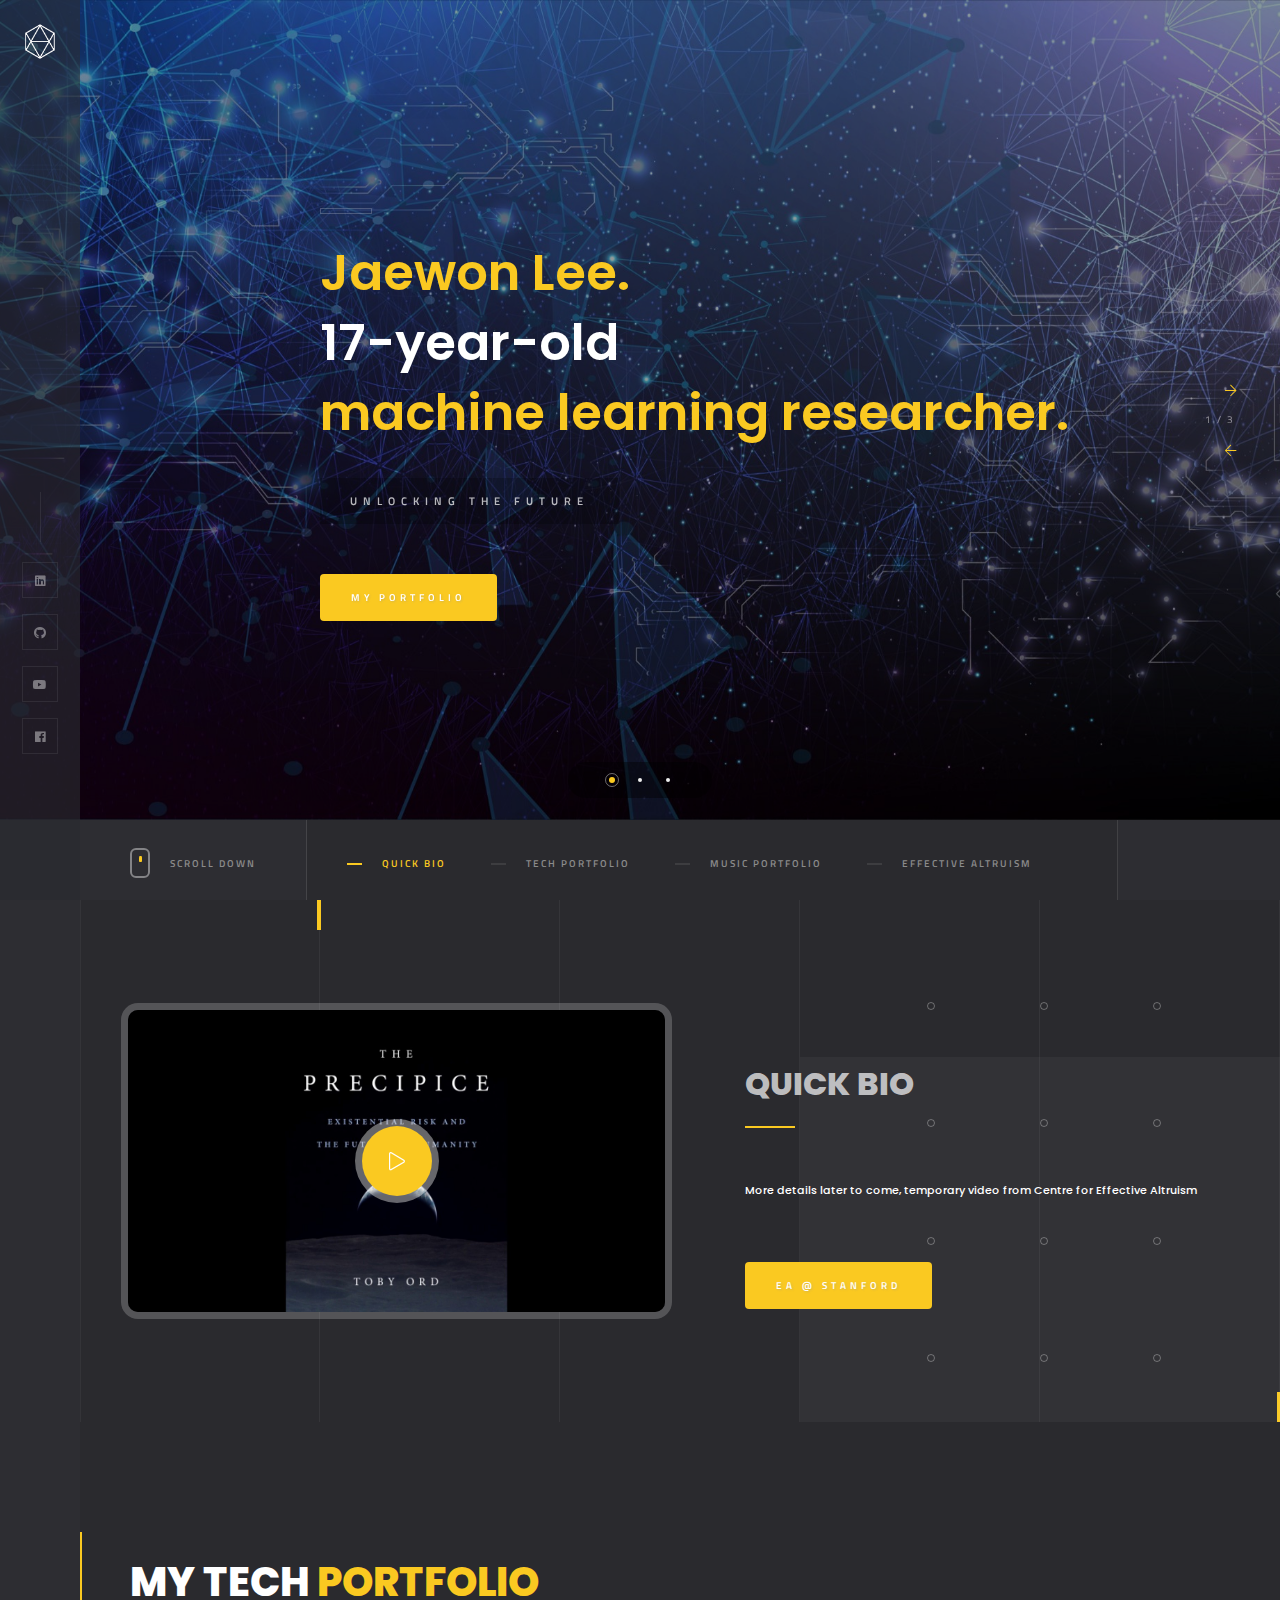
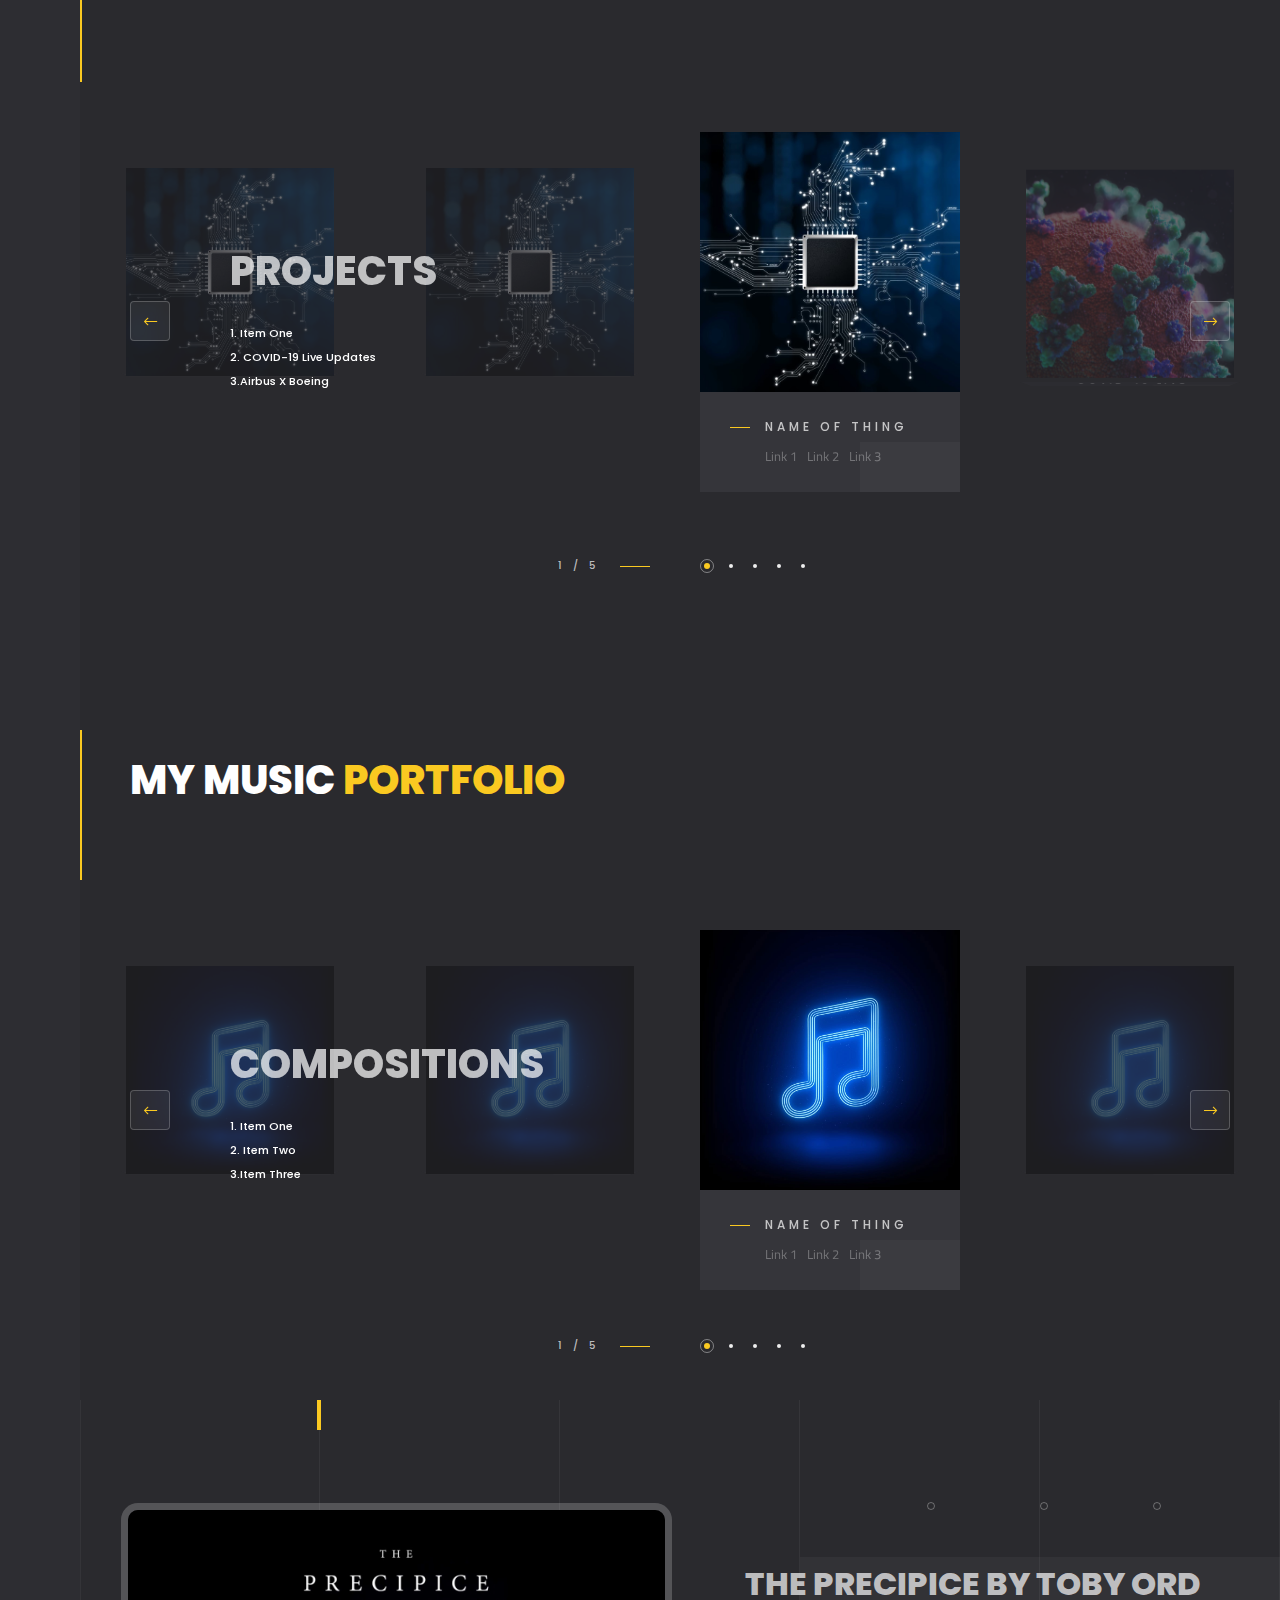
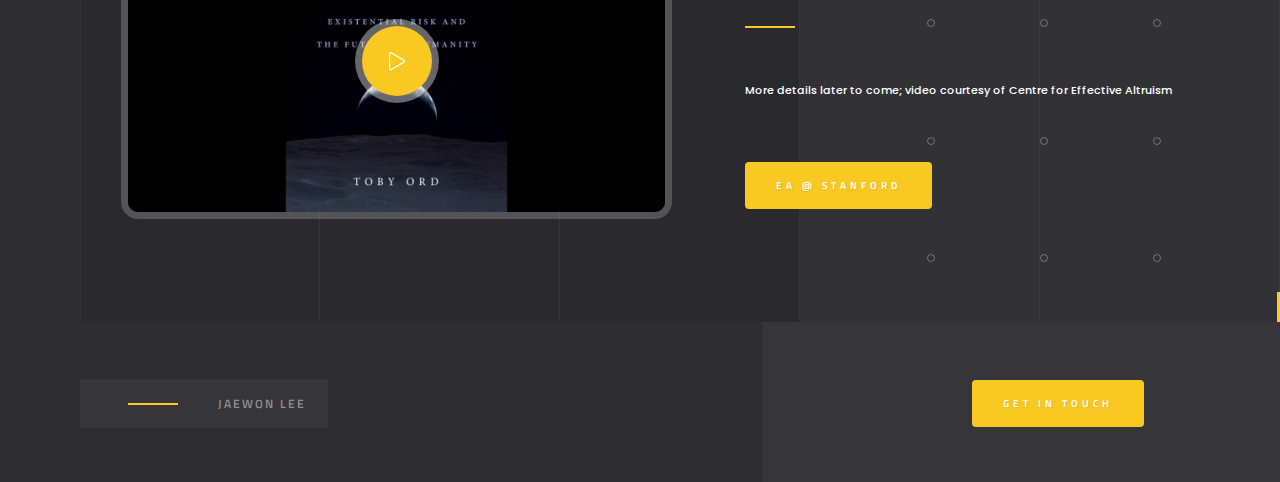
==== index.html @ a970dbee "todo" ====
<!-- todo: 
1. change href
2. organize sections
3. overhaul
-->

<!DOCTYPE HTML>
<html lang="en">

<head>
    <!--=============== Init  ===============-->
    <meta charset="UTF-8">
    <title> Jaewon Lee </title>
    <meta name="viewport"
        content="width=device-width, initial-scale=1.0, minimum-scale=1.0, maximum-scale=1.0, user-scalable=no">
    <meta name="robots" content="index, follow" />
    <meta name="keywords" content="" />
    <meta name="description" content="" />
    <!--=============== CSS  ===============-->
    <link type="text/css" rel="stylesheet" href="css/reset.css">
    <link type="text/css" rel="stylesheet" href="css/plugins.css">
    <link type="text/css" rel="stylesheet" href="css/style.css">
    <link type="text/css" rel="stylesheet" href="css/color.css">
    <!--=============== Favicon ===============-->
    <link rel="shortcut icon" href="images/favicon3.jpg">
</head>

<!--
<script type="text/javascript">
    function zoom() {
        document.body.style.zoom = "100%"
    }
</script>

<body onload="zoom()">
</body>
-->

<body>
    <!--loader-->
    <div class="loader-wrap">
        <div class="pin"></div>
    </div>
    <!--loader end-->
    <!-- Main  -->
    <div id="main">
        <!-- header-->
        <header class="main-header">
            <a class="logo-holder" href="index.html">
                <img src="images/logo.png" alt="">
            </a>

            <div class="header-social">
                <ul>
                    <li><a href="http://linkedin.com/in/joyjwlee" target="_blank"><i class="fab fa-linkedin"></i></a>
                    </li>
                    <li><a href="https://github.com/joyjwlee" target="_blank"><i class="fab fa-github"></i></a>
                    </li>
                    <li><a href="https://www.youtube.com/channel/UCq-hazDDgW7Ij4cKW0rawsw?view_as=subscriber"
                            target="_blank"><i class="fab fa-youtube"></i></a></li>
                    <li><a href="https://www.facebook.com/joyjwlee" target="_blank"><i class="fab fa-facebook"></i></a>
                    </li>

                </ul>
            </div>

        </header>
        <!--  header end -->

        <!-- wrapper-->
        <div id="wrapper">
            <!-- scroll-nav-wrap-->
            <div class="scroll-nav-wrap fl-wrap">
                <div class="scroll-down-wrap">
                    <div class="mousey">
                        <div class="scroller"></div>
                    </div>
                    <span>Scroll Down</span>
                </div>
                <nav class="scroll-nav scroll-init">
                    <ul>

                        <li><a class="scroll-link" href="#sec5">Quick Bio</a></li>
                        <li><a class="scroll-link" href="#sec6">Tech Portfolio</a></li>
                        <li><a class="scroll-link" href="#sec7">Music Portfolio</a></li>
                        <li><a class="scroll-link" href="#sec8">Effective Altruism</a></li>

                    </ul>
                </nav>
            </div>
            <!-- scroll-nav-wrap end-->
            <!-- hero-wrap-->
            <div class="hero-wrap" id="sec1" data-scrollax-parent="true">
                <!-- hero-inner-->
                <!-- fullscreen-slider-wrap-->
                <div class="slider-carousel-wrap full-height fullscreen-slider-wrap">
                    <div class="fullscreen-slider full-height cur_carousel-slider-container fl-wrap"
                        data-slick='{"autoplay": true, "autoplaySpeed": 4000 , "pauseOnHover": false}'>
                        <!-- fullscreen-slider-item-->
                        <div class="fullscreen-slider-item full-height fl-wrap">
                            <div class="bg par-elem" data-bg="images/bg/1.jpg"></div>
                            <div class="overlay"></div>
                            <div class="half-hero-wrap">
                                <h1><span>Jaewon Lee.</span><br>17-year-old<br><span>machine learning researcher.
                                    </span></h1>

                                <h4>Unlocking the future</h4>

                                <div class="clearfix"></div>
                                <a href="#sec6" class="custom-scroll-link btn float-btn flat-btn color-btn mar-top">My
                                    portfolio</a>
                            </div>
                        </div>
                        <!-- fullscreen-slider-item end-->
                        <!-- fullscreen-slider-item-->
                        <div class="fullscreen-slider-item full-height fl-wrap">
                            <div class="bg par-elem" data-bg="images/bg/2.jpg"></div>
                            <div class="overlay"></div>
                            <div class="half-hero-wrap">
                                <h1><span>Jaewon Lee.</span><br>17-year-old<br> <span>composer and arranger.</span></h1>
                                <h4>Originals and covers</h4>
                                <div class="clearfix"></div>

                                <a href="#sec7" class="custom-scroll-link btn float-btn flat-btn color-btn mar-top">See
                                    my compositions</a>
                            </div>
                        </div>
                        <!-- fullscreen-slider-item end-->
                        <!-- fullscreen-slider-item-->
                        <div class="fullscreen-slider-item full-height fl-wrap">
                            <div class="half-hero-wrap">
                                <h1><span>Jaewon Lee.</span><br>17-year-old<br><span>effective altruist.</span></h1>
                                <h4>The most good you can do</h4>

                                <div class="clearfix"></div>

                                <a href="#sec8"
                                    class="custom-scroll-link btn float-btn flat-btn color-btn mar-top">Watch a
                                    video</a>
                            </div>
                            <div class="bg par-elem" data-bg="images/bg/3.jpg"></div>
                            <div class="overlay"></div>
                        </div>
                        <!-- fullscreen-slider-item end-->
                    </div>
                    <div class="sp-cont   sp-cont-prev"><i class="fal fa-arrow-left"></i></div>
                    <div class="sp-cont   sp-cont-next"><i class="fal fa-arrow-right"></i></div>
                    <div class="fullscreenslider-counter"></div>
                </div>
                <!-- fullscreen-slider-wrap end-->

            </div>
            <!-- hero-wrap end-->
            <!-- Content-->
            <div class="content">
                <!-- section  -->
                <section class="dark-bg sinsec-dec sinsec-dec2" id="sec5">
                    <div class="container">
                        <div class="row">
                            <div class="col-md-6">
                                <div class="video-box fl-wrap">
                                    <img src="images/all/thumbnail.jpg" class="respimg" alt="">
                                    <a class="video-box-btn color-bg "
                                        href="https://www.youtube.com/watch?v=CrMIEz_mSJM" target="_blank"><i
                                            class="fal fa-play" aria-hidden="true"></i></a>

                                </div>
                            </div>
                            <div class="col-md-6">
                                <div class="video-promo-text fl-wrap mar-top">
                                    <h3>Quick Bio</h3>
                                    <p>More details later to come, temporary video from Centre for Effective Altruism
                                    </p>
                                    <a href="https://web.stanford.edu/group/ea/" target="_blank"
                                        class="btn float-btn flat-btn color-btn mar-top">EA @ Stanford</a>
                                </div>
                            </div>
                        </div>
                    </div>
                    <div class="half-bg-dec single-half-bg-dec" data-ran="12"></div>
                    <div class="sec-lines"></div>
                </section>
                <!-- section end -->

                <!--section -->
                <section class="dark-bg" id="sec6">
                    <!-- section-title -->
                    <div class="section-title fl-wrap">

                        <h2>My Tech<span> Portfolio</span></h2>

                    </div>
                    <div class="fet_pr-carousel-title">
                        <div class="fet_pr-carousel-title-item">
                            <h3><br><br><br>Projects</h3>
                            <p> 1. Item One <br> 2. COVID-19 Live Updates <br> 3.Airbus X Boeing </p>
                        </div>
                    </div>
                    <!--slider-carousel-wrap -->
                    <div class="slider-carousel-wrap fl-wrap">
                        <!--fet_pr-carousel -->
                        <div class="fet_pr-carousel cur_carousel-slider-container fl-wrap">
                            <!--slick-item -->
                            <div class="slick-item">
                                <div class="fet_pr-carousel-box">
                                    <div class="fet_pr-carousel-box-media fl-wrap">
                                        <img src="images/folio/web/slider/cpu.jpg" class="respimg" alt="">
                                    </div>
                                    <div class="fet_pr-carousel-box-text fl-wrap">
                                        <h3><a href="https://www.google.com/" target="_blank">Name of Thing</a></h3>

                                        <div class="fet_pr-carousel-cat"><a href="https://www.google.com/"
                                                target="_blank">Link 1</a> <a href="https://www.google.com/"
                                                target="_blank">Link 2</a> <a href="https://www.google.com/"
                                                target="_blank">Link 3</a></div>
                                    </div>
                                </div>
                            </div>
                            <!--slick-item end -->

                            <!--slick-item -->
                            <div class="slick-item">
                                <div class="fet_pr-carousel-box">
                                    <div class="fet_pr-carousel-box-media fl-wrap">
                                        <img src="images/folio/web/slider/virus.jpg" class="respimg" alt="">
                                    </div>
                                    <div class="fet_pr-carousel-box-text fl-wrap">
                                        <h3><a href="https://covid-19-live.ml/" target="_blank">COVID-19 Live
                                                Updates</a>
                                        </h3>

                                        <div class="fet_pr-carousel-cat"><a
                                                href="https://github.com/joyjwlee/covid-19-stats/"
                                                target="_blank">Source Code</a></div>
                                    </div>
                                </div>
                            </div>
                            <!--slick-item end -->

                            <!--slick-item -->
                            <div class="slick-item">
                                <div class="fet_pr-carousel-box">
                                    <div class="fet_pr-carousel-box-media fl-wrap">
                                        <img src="images/folio/web/slider/plane.jpg" class="respimg" alt="">
                                    </div>
                                    <div class="fet_pr-carousel-box-text fl-wrap">
                                        <h3><a href="https://www.airbusxboeing.ga/" target="_blank">Airbus X Boeing</a>
                                        </h3>

                                        <div class="fet_pr-carousel-cat"><a href="https://github.com/joyjwlee/j2"
                                                target="_blank">Source Code</a></div>
                                    </div>
                                </div>
                            </div>
                            <!--slick-item end -->

                            <!--slick-item -->
                            <div class="slick-item">
                                <div class="fet_pr-carousel-box">
                                    <div class="fet_pr-carousel-box-media fl-wrap">
                                        <img src="images/folio/web/slider/cpu.jpg" class="respimg" alt="">
                                    </div>
                                    <div class="fet_pr-carousel-box-text fl-wrap">
                                        <h3><a href="https://www.google.com/" target="_blank">Name of Thing</a></h3>

                                        <div class="fet_pr-carousel-cat"><a href="https://www.google.com/"
                                                target="_blank">Link 1</a> <a href="https://www.google.com/"
                                                target="_blank">Link 2</a> <a href="https://www.google.com/"
                                                target="_blank">Link 3</a></div>
                                    </div>
                                </div>
                            </div>
                            <!--slick-item end -->

                            <!--slick-item -->
                            <div class="slick-item">
                                <div class="fet_pr-carousel-box">
                                    <div class="fet_pr-carousel-box-media fl-wrap">
                                        <img src="images/folio/web/slider/cpu.jpg" class="respimg" alt="">
                                    </div>
                                    <div class="fet_pr-carousel-box-text fl-wrap">
                                        <h3><a href="https://www.google.com/" target="_blank">Name of Thing</a></h3>

                                        <div class="fet_pr-carousel-cat"><a href="https://www.google.com/"
                                                target="_blank">Link 1</a> <a href="https://www.google.com/"
                                                target="_blank">Link 2</a> <a href="https://www.google.com/"
                                                target="_blank">Link 3</a></div>
                                    </div>
                                </div>
                            </div>
                            <!--slick-item end -->
                        </div>
                        <!--fet_pr-carousel end -->
                        <div class="sp-cont sp-arr sp-cont-prev"><i class="fal fa-long-arrow-left"></i></div>
                        <div class="sp-cont sp-arr sp-cont-next"><i class="fal fa-long-arrow-right"></i></div>
                    </div>
                    <!--slider-carousel-wrap end-->
                    <div class="fet_pr-carousel-counter"></div>
                </section>
                <!-- section end -->

                <!--section -->
                <section class="dark-bg" id="sec7">
                    <!-- section-title -->
                    <div class="section-title fl-wrap">

                        <h2>My Music<span> Portfolio</span></h2>

                    </div>
                    <div class="fet_pr-carousel-title">
                        <div class="fet_pr-carousel-title-item">
                            <h3><br><br><br>Compositions</h3>
                            <p> 1. Item One <br> 2. Item Two <br> 3.Item Three </p>
                        </div>
                    </div>
                    <!--slider-carousel-wrap -->
                    <div class="slider-carousel-wrap fl-wrap">
                        <!--fet_pr-carousel -->
                        <div class="fet_pr-carousel cur_carousel-slider-container fl-wrap">
                            <!--slick-item -->
                            <div class="slick-item">
                                <div class="fet_pr-carousel-box">
                                    <div class="fet_pr-carousel-box-media fl-wrap">
                                        <img src="images/folio/web/slider/music.jpg" class="respimg" alt="">
                                    </div>
                                    <div class="fet_pr-carousel-box-text fl-wrap">
                                        <h3><a href="https://www.google.com/" target="_blank">Name of Thing</a></h3>

                                        <div class="fet_pr-carousel-cat"><a href="https://www.google.com/"
                                                target="_blank">Link 1</a> <a href="https://www.google.com/"
                                                target="_blank">Link 2</a> <a href="https://www.google.com/"
                                                target="_blank">Link 3</a></div>
                                    </div>
                                </div>
                            </div>
                            <!--slick-item end -->

                            <!--slick-item -->
                            <div class="slick-item">
                                <div class="fet_pr-carousel-box">
                                    <div class="fet_pr-carousel-box-media fl-wrap">
                                        <img src="images/folio/web/slider/music.jpg" class="respimg" alt="">
                                    </div>
                                    <div class="fet_pr-carousel-box-text fl-wrap">
                                        <h3><a href="https://www.google.com/" target="_blank">Name of Thing</a></h3>

                                        <div class="fet_pr-carousel-cat"><a href="https://www.google.com/"
                                                target="_blank">Link 1</a> <a href="https://www.google.com/"
                                                target="_blank">Link 2</a> <a href="https://www.google.com/"
                                                target="_blank">Link 3</a></div>
                                    </div>
                                </div>
                            </div>
                            <!--slick-item end -->

                            <!--slick-item -->
                            <div class="slick-item">
                                <div class="fet_pr-carousel-box">
                                    <div class="fet_pr-carousel-box-media fl-wrap">
                                        <img src="images/folio/web/slider/music.jpg" class="respimg" alt="">
                                    </div>
                                    <div class="fet_pr-carousel-box-text fl-wrap">
                                        <h3><a href="https://www.google.com/" target="_blank">Name of Thing</a></h3>

                                        <div class="fet_pr-carousel-cat"><a href="https://www.google.com/"
                                                target="_blank">Link 1</a> <a href="https://www.google.com/"
                                                target="_blank">Link 2</a> <a href="https://www.google.com/"
                                                target="_blank">Link 3</a></div>
                                    </div>
                                </div>
                            </div>
                            <!--slick-item end -->

                            <!--slick-item -->
                            <div class="slick-item">
                                <div class="fet_pr-carousel-box">
                                    <div class="fet_pr-carousel-box-media fl-wrap">
                                        <img src="images/folio/web/slider/music.jpg" class="respimg" alt="">
                                    </div>
                                    <div class="fet_pr-carousel-box-text fl-wrap">
                                        <h3><a href="https://www.google.com/" target="_blank">Name of Thing</a></h3>

                                        <div class="fet_pr-carousel-cat"><a href="https://www.google.com/"
                                                target="_blank">Link 1</a> <a href="https://www.google.com/"
                                                target="_blank">Link 2</a> <a href="https://www.google.com/"
                                                target="_blank">Link 3</a></div>
                                    </div>
                                </div>
                            </div>
                            <!--slick-item end -->

                            <!--slick-item -->
                            <div class="slick-item">
                                <div class="fet_pr-carousel-box">
                                    <div class="fet_pr-carousel-box-media fl-wrap">
                                        <img src="images/folio/web/slider/music.jpg" class="respimg" alt="">
                                    </div>
                                    <div class="fet_pr-carousel-box-text fl-wrap">
                                        <h3><a href="https://www.google.com/" target="_blank">Name of Thing</a></h3>

                                        <div class="fet_pr-carousel-cat"><a href="https://www.google.com/"
                                                target="_blank">Link 1</a> <a href="https://www.google.com/"
                                                target="_blank">Link 2</a> <a href="https://www.google.com/"
                                                target="_blank">Link 3</a></div>
                                    </div>
                                </div>
                            </div>
                            <!--slick-item end -->
                        </div>
                        <!--fet_pr-carousel end -->
                        <div class="sp-cont sp-arr sp-cont-prev"><i class="fal fa-long-arrow-left"></i></div>
                        <div class="sp-cont sp-arr sp-cont-next"><i class="fal fa-long-arrow-right"></i></div>
                    </div>
                    <!--slider-carousel-wrap end-->
                    <div class="fet_pr-carousel-counter"></div>
                </section>
                <!-- section end -->

                <!-- section  -->
                <section class="dark-bg sinsec-dec sinsec-dec2" id="sec8">
                    <div class="container">
                        <div class="row">
                            <div class="col-md-6">
                                <div class="video-box fl-wrap">
                                    <img src="images/all/thumbnail.jpg" class="respimg" alt="">
                                    <a class="video-box-btn color-bg "
                                        href="https://www.youtube.com/watch?v=CrMIEz_mSJM" target="_blank"><i
                                            class="fal fa-play" aria-hidden="true"></i></a>

                                </div>
                            </div>
                            <div class="col-md-6">
                                <div class="video-promo-text fl-wrap mar-top">
                                    <h3>The Precipice by Toby Ord</h3>
                                    <p>More details later to come; video courtesy of Centre for Effective Altruism</p>
                                    <a href="https://web.stanford.edu/group/ea/" target="_blank"
                                        class="btn float-btn flat-btn color-btn mar-top">EA @ Stanford</a>
                                </div>
                            </div>
                        </div>
                    </div>
                    <div class="half-bg-dec single-half-bg-dec" data-ran="12"></div>
                    <div class="sec-lines"></div>
                </section>
                <!-- section end -->


                <!-- section-->
                <section class="dark-bg2 small-padding order-wrap">
                    <div class="container">
                        <div class="row">
                            <div class="col-md-8">
                                <h3>Jaewon Lee</h3>
                            </div>
                            <div class="col-md-4"><a href="mailto:joyjwlee@gmail.com" class="btn flat-btn color-btn">Get
                                    In Touch</a> </div>
                        </div>
                    </div>
                </section>
                <!-- section end-->
            </div>
            <!-- Content end -->

            <!-- share-wrapper -->
            <div class="share-wrapper isShare">
                <div class="share-title"><span>Share</span></div>
                <div class="close-share soa"><span>Close</span><i class="fal fa-times"></i></div>
                <div class="share-inner soa">
                    <div class="share-container"></div>
                </div>
            </div>
            <!-- share-wrapper end -->
        </div>
        <!-- Main end -->
        <!--=============== scripts  ===============-->
        <script type="text/javascript" src="js/jquery.min.js"></script>
        <script type="text/javascript" src="js/plugins.js"></script>
        <script type="text/javascript" src="js/scripts.js"></script>
</body>

<!-- Mirrored from www.gracelynshi.com/ by HTTrack Website Copier/3.x [XR&CO'2014], Wed, 01 Jul 2020 01:32:41 GMT -->

</html>
---- css/style.css ----
@charset "utf-8";

/*======================================
 [ -Main Stylesheet-Solonick
++ Fonts ++
++ General Style ++
++ Loader++
++ Header ++
++ Navigation ++
++ Footer ++
++ Section ++
++ Portfolio ++
++ Contacts ++
++ Blog ++
++ 404 ++
++ Responsive ++

 
/*-------------Fonts---------------------------------------*/

@import url('https://fonts.googleapis.com/css?family=Montserrat:400,500,600,700,800,900|Poppins:400,500,600,700,800,900|Titillium+Web:400,600,700&amp;subset=cyrillic,cyrillic-ext,devanagari,latin-ext,vietnamese');

/*-------------General Style---------------------------------------*/

html {
	overflow-x: hidden !important;
	height: 100%;
}
body {
	margin: 0;
	padding: 0;
	font-weight: 400;
	font-size: 13px;
	height: 100%;
	text-align: center;
	background: #2D2D32;
	color: #000;
	font-family: 'Titillium Web', sans-serif;
}
@-o-viewport {
	width: device-width;
}
@-ms-viewport {
	width: device-width;
}
@viewport {
	width: device-width;
}
/* ---------Page preload--------------------------------------*/

.loader-wrap {
	position: fixed;
	width: 100%;
	height: 100%;
	z-index: 200;
	background: #2A2A2E;
	top: 0;
	overflow: hidden;
	left: 0;
	-webkit-transform: translate3d(0, 0, 0);
}
.pin {
	position: absolute;
	top: 50%;
	left: 30%;
	margin-left: 50px;
	width: 200px;
	height: 40px;
	text-transform: uppercase;
	letter-spacing: 10px;
	font-size: 12px;
	font-weight: 400;
	margin-top: -20px;
	color: rgba(255, 255, 255, 0.31);
	font-family: 'Poppins', sans-serif;
	text-align: left;
}
.pin:after {
	content: "Jaewon Lee : ";
	position: absolute;
	left: -100%;
	color: rgba(255, 255, 255, 0.51);
}
.pin:before {
	content: "Loading";
	position: absolute;
	overflow: hidden;
	max-width: 0;
	text-align: left;
	animation: pinanim 2.2s ease-out infinite;
}
@keyframes pinanim {
	0% {
		max-width: 0;
	}
	100% {
		max-width: 100%;
	}
}
@keyframes pinanim {
	0% {
		max-width: 0;
	}
	100% {
		max-width: 100%;
	}
}
/*--------------Typography--------------------------------------*/
p {
	font-size: 11px;
	line-height: 24px;
	padding-bottom: 10px;
	font-weight: 500;
	color: #878C9F;
	font-family: 'Poppins', sans-serif;
}
blockquote {
	float: left;
	padding: 10px 20px;
	margin: 0 0 20px;
	font-size: 17.5px;
	border-left: 15px solid #eee;
	position: relative;
}
blockquote:before {
	font-family: Font Awesome\ 5 Pro;
	content: "\f10e";
	position: absolute;
	color: #ccc;
	bottom: 3px;
	font-size: 43px;
	right: 6px;
	opacity: 0.4
}
blockquote p {
	font-family: Georgia, "Times New Roman", Times, serif;
	font-style: italic;
	color: #666;
}
.bold-title {
	margin: 15px 0;
	font-size: 24px;
	text-align: left;
	font-weight: 600;
}
/*--------------General--------------------------------------*/
#main {
	height: 100%;
	width: 100%;
	position: absolute;
	top: 0;
	left: 0;
	z-index: 2;
	opacity: 0;
}
.fl-wrap {
	float: left;
	width: 100%;
	position: relative;
}
.hero-section {
	padding: 250px 0 450px;
}
.content {
	float: left;
	width: 100%;
	position: relative;
	padding-left: 80px;
	z-index: 5;
}
.content.full-height {
	z-index: 6;
}
.container {
	max-width: 1224px;
	width: 92%;
	margin: 0 auto;
	position: relative;
	z-index: 5;
}
#wrapper {
	position: absolute;
	top: 0;
	left: 0;
	right: 0;
	bottom: 0;
	z-index: 3;
}
.single-page-wrap {
	padding-top: 80px;
}
.single-page-decor {
	position: fixed;
	top: 0;
	left: 80px;
	right: 0;
	height: 80px;
	z-index: 14;
	background: #2D2D32;
	-webkit-transform: translate3d(0, 0, 0);
}
.single-page-fixed-row {
	position: fixed;
	top: 0;
	left: 80px;
	right: 0;
	height: 80px;
	z-index: 14;
	-webkit-transform: translate3d(0, 0, 0);
}
.single-page-fixed-row-link {
	float: left;
	margin-left: 50px;
	text-align: left;
	top: 32px;
}
.single-page-fixed-row-link i {
	padding-right: 20px;
}
.single-page-fixed-row-link span {
	font-weight: 600;
	text-transform: uppercase;
	font-size: 10px;
	letter-spacing: 2px;
	color: #8B8B8B;
	position: relative;
}
.single-page-fixed-row-link span:before {
	content: '';
	position: absolute;
	left: 70%;
	right: -80px;
	top: -12px;
	bottom: -12px;
	background: rgba(255, 255, 255, 0.081);
	-webkit-transition: all 0.2s ease-in-out;
	transition: all 0.2s ease-in-out;
}
.single-page-fixed-row-link:hover span:before {
	left: 20%;
}
.respimg {
	width: 100%;
	height: auto;
}
.bg {
	position: absolute;
	top: 0;
	left: 0;
	width: 100%;
	height: 100%;
	z-index: 1;
	background-size: cover;
	background-attachment: scroll;
	background-position: center;
	background-repeat: repeat;
	background-origin: content-box;
}
.overlay {
	position: absolute;
	top: 0;
	left: 0;
	width: 100%;
	height: 100%;
	background: #000;
	opacity: 0.4;
	z-index: 3;
}
/* ------header------------------------------------------------------------ */
.main-header {
	position: fixed;
	top: 0;
	left: 0;
	width: 80px;
	height: 100%;
	z-index: 100;
	-webkit-transform: translate3d(0, 0, 0);
}
.main-header:before {
	content: '';
	position: absolute;
	top: 0;
	left: 0;
	width: 100%;
	height: 100%;
	background: #2C2D32;
	opacity: 0.6;
}
.logo-holder {
	float: left;
	width: 80px;
	height: 80px;
	line-height: 80px;
}
.logo-holder img {
	width: 30px;
	height: auto;
}
.nav-button {
	width: 28px;
	height: 50px;
	display: inline-block;
	cursor: pointer;
	position: relative;
	margin-top: 30px;
}
.nav-button span {
	width: 100%;
	float: left;
	margin-bottom: 6px;
	height: 2px;
	background: #fff;
	position: relative;
	-webkit-transition: all 0.2s ease-in-out;
	transition: all 0.2s ease-in-out;
}
.nav-button .ncs {
	width: 70%;
}
.nav-button .nbs,
.nav-button.cmenu:hover .nbs {
	width: 0;
}
.nav-button:hover .ncs,
.nav-button:hover .nbs {
	width: 100%;
}
.nav-button.cmenu .nos {
	-webkit-transform: rotate(-45deg);
	-moz-transform: rotate(-45deg);
	-o-transform: rotate(-45deg);
	-ms-transform: rotate(-45deg);
	transform: rotate(-45deg);
	margin-bottom: 0;
	top: 8.5px;
}
.nav-button.cmenu .ncs {
	-webkit-transform: rotate(45deg);
	-moz-transform: rotate(45deg);
	-o-transform: rotate(45deg);
	-ms-transform: rotate(45deg);
	transform: rotate(45deg);
	margin-bottom: 0;
	top: 6px;
	width: 100%;
}
.nav-button:hover .menu-button-text {
	color: #fff;
}
.menu-button-text {
	position: absolute;
	left: 0;
	width: 100%;
	bottom: -1px;
	color: rgba(255, 255, 255, 0.41);
	font-size: 10px;
	font-weight: 400;
	text-transform: uppercase;
	letter-spacing: 2px;
}
.nav-button.cmenu .menu-button-text {
	margin-top: 16px;
}
.header-social {
	position: absolute;
	bottom: 130px;
	width: 100%;
	left: 0;
}
.header-social:before {
	content: '';
	position: absolute;
	top: -70px;
	width: 1px;
	height: 50px;
	left: 50%;
	background: rgba(255, 255, 255, 0.08);
}
.header-social li {
	float: left;
	width: 100%;
	margin-bottom: 16px;
}
.header-social li a {
	display: inline-block;
	width: 36px;
	height: 36px;
	line-height: 36px;
	color: rgba(255, 255, 255, 0.41);
	font-size: 12px;
	border: 1px solid rgba(255, 255, 255, 0.08);
	-webkit-transition: all 300ms linear;
	transition: all 300ms linear;
}
.header-social li a:hover {
	border-radius: 100%;
	color: #fff;
}
.contact-btn {
	position: fixed;
	top: 0;
	right: 0;
	font-size: 18px;
	color: #fff;
	width: 80px;
	text-align: center;
	z-index: 52;
	cursor: pointer;
	height: 80px;
	line-height: 80px;
	-webkit-transform: translate3d(0, 0, 0);
}
#mc_embed_signup{background:#fff; clear:left; font:14px Helvetica,Arial,sans-serif; }

/*------ navigation  ------------------------------------------------*/

.header-logo {
	float: left;
	position: absolute;
	top: 110px;
	left: 170px;
}
.header-logo:before {
	content: '';
	position: absolute;
	right: -100px;
	left: 90px;
	top: -10px;
	bottom: -13px;
	background: rgba(255, 255, 255, 0.031);
	z-index: -1;
	-webkit-transition: all 300ms linear;
	transition: all 300ms linear;
}
.header-logo:hover:before {
	left: calc(100% + 100px);
}
.header-logo img {
	height: 18px;
	width: auto;
}
.nav-holder {
	position: fixed;
	top: 0;
	left: -1064px;
	bottom: 0;
	z-index: 99;
	width: 600px;
	background: #252425;
	overflow: auto;
	padding: 35px 30px 35px 160px;
	opacity: 0;
	-webkit-transform: translate3d(0, 0, 0);
}
.nav-holder:after {
	content: '';
	position: absolute;
	right: 0;
	bottom: 0;
	width: 60%;
	height: 100px;
	background: rgba(255, 255, 255, 0.031);
	z-index: -1;
}
.nav-title {
	position: absolute;
	bottom: 0;
	left: 120px;
	z-index: 2;
	right: 0;
}
.nav-title span {
	float: left;
	position: relative;
	opacity: 0.2;
	top: 150px;
	min-height: 200px;
	text-transform: uppercase;
	font-weight: bold;
	font-size: 94px;
	color: #fff;
	letter-spacing: 4px;
	-webkit-transform: rotate(-90deg);
	-moz-transform: rotate(-90deg);
	-o-transform: rotate(-90deg);
	-ms-transform: rotate(-90deg);
	transform: rotate(-90deg);
	-webkit-transform-origin: left top;
	-ms-transform-origin: left top;
	-moz-transform-origin: left top;
	-o-transform-origin: left top;
	transform-origin: left top;
}
.nav-inner-wrap {
	float: left;
	width: 350px;
	position: relative;
	z-index: 10;
	top: 180px;
}
.nav-overlay {
	position: fixed;
	top: 0;
	left: 0;
	bottom: 0;
	z-index: 98;
	width: 100%;
	background: rgba(37, 36, 37, 0.71);
	cursor: none;
	display: none;
	-webkit-transform: translate3d(0, 0, 0);
}
.nav-overlay .tooltip {
	width: 150px;
	height: 50px;
	line-height: 50px;
	font-weight: 600;
	color: #fff;
	text-transform: uppercase;
	letter-spacing: 2px;
	z-index: 100;
	font-size: 10px;
	display: none;
}
.nav-overlay:hover .tooltip {
	display: block;
	position: fixed;
	overflow: hidden;
}
nav.nav-inner {
	float: left;
	overflow: hidden;
	width: 100%;
	position: relative;
	background: #252425;
	z-index: 20;
}
.sliding-menu ul {
	margin: 0;
	float: left;
	width: 100%;
	overflow: hidden;
}
.sliding-menu li {
	margin: 0;
	position: relative;
	float: left;
	width: 100%;
}
.sliding-menu a {
	float: left;
	width: 100%;
	padding: 0 10px;
	height: 40px;
	line-height: 40px;
	position: relative;
	font-weight: 600;
	font-size: 12px;
	text-align: left;
	color: #fff;
	text-transform: uppercase;
	letter-spacing: 3px;
}
.sliding-menu a:after {
	content: '';
	position: absolute;
	top: 0;
	left: -10px;
	width: 0;
	-webkit-transition: all 300ms linear;
	transition: all 300ms linear;
	height: 100%;
	background: rgba(255, 255, 255, 0.071);
}
.sliding-menu a:hover:after {
	width: 100%;
}
.sliding-menu a i {
	float: left;
	width: 35px;
	color: #74829C;
	position: relative;
	top: 3px;
}
.sliding-menu a.back:before {
	font-family: Font Awesome\ 5 Pro;
	content: '\f104';
	color: #fff;
}
.submen-dec:before {
	font-family: Font Awesome\ 5 Pro;
	content: '\f105';
	position: absolute;
	right: 25px;
	width: 10px;
	height: 10px;
	top: 14px;
	z-index: 20;
}
.subcribe-form {
	margin-top: 28px;
}
.subcribe-form input.enteremail {
	float: left;
	width: 65%;
	border: none;
	background: rgba(255, 255, 255, 0.11);
	padding: 15px 20px;
	position: relative;
	z-index: 1;
	color: #fff;
}
.subcribe-form input.enteremail::-webkit-input-placeholder {
	color: #fff;
	font-weight: 400;
	font-size: 12px;
}
.subcribe-form .subscribe-button {
	position: absolute;
	top: 0;
	right: 0;
	width: 35%;
	z-index: 2;
	padding: 15px 0;
	color: #fff;
	border-top-right-radius: 4px;
	border-bottom-right-radius: 4px;
	border: none;
	cursor: pointer;
}
.subcribe-form .subscribe-button i {
	padding-right: 10px;
}
.subscribe-message {
	margin-top: 10px;
	text-align: left;
	color: #fff;
	float:left;
	width:100%;
}
.nav-footer {
	margin-top: 40px;
	padding-top: 30px;
	border-top: 1px dotted rgba(255, 255, 255, 0.09);
}
.scroll-nav-wrap {
	position: absolute;
	bottom: 0;
	height: 80px;
	left: 80px;
	right: 0;
	background: #2D2D32;
	z-index: 5;
	width: 100%;
}
.scroll-nav {
	float: left;
	padding: 23px 40px 0;
	height: 100%;
	border-right: 1px solid rgba(255, 255, 255, 0.11);
	background: #2A2A2E;
}
.scroll-nav li {
	float: left;
	margin-right: 10px;
}
.scroll-nav li a {
	float: left;
	padding: 13px 35px;
	color: #8B8B8B;
	font-weight: 600;
	font-size: 10px;
	text-transform: uppercase;
	letter-spacing: 2px;
	position: relative;
	-webkit-transition: all 300ms linear;
	transition: all 300ms linear;
}
.scroll-nav li a:after,
.scroll-nav li a:before,
.fsp-filter .gallery-filters a:before,
.fsp-filter .gallery-filters a:after {
	content: '';
	position: absolute;
	top: 50%;
	left: 0;
	width: 15px;
	height: 2px;
	margin-top: -1px;
}
.scroll-nav li a:before,
.fsp-filter .gallery-filters a:before {
	background: rgba(255, 255, 255, 0.091);
	z-index: 1;
}
.scroll-nav li a:after,
.fsp-filter .gallery-filters a:after {
	width: 0;
	z-index: 2;
	-webkit-transition: all 300ms linear;
	transition: all 300ms linear;
}
.scroll-nav a.act-scrlink:after,
.fsp-filter .gallery-filters a.gallery-filter-active:after {
	width: 15px;
}
.full-height {
	height: 100%;
}
/* ------footer------------------------------------------------------------ */

.main-footer {
	position: fixed;
	background: #2A2A2E;
	z-index: 2;
	left: 80px;
	bottom: 0;
	right: 0;
	z-index: 2;
	overflow: hidden;
	-webkit-transform: translate3d(0, 0, 0);
}
.height-emulator {
	z-index: 1;
}
.footer-inner {
	z-index: 3;
	padding: 110px 0 70px;
}
.partcile-dec {
	position: absolute;
	top: 0;
	left: -20%;
	width: 140%;
	height: 100%;
	z-index: -1;
}
.subfooter {
	background: #2D2D32;
	height: 80px;
	z-index: 3;
	padding: 0 90px;
}
.policy-box {
	color: rgba(255, 255, 255, 0.71);
	float: left;
	padding-top: 36px;
	font-family: 'Poppins', sans-serif;
	text-transform: uppercase;
	font-weight: 500;
	font-size: 10px;
	letter-spacing: 2px;
}
.to-top {
	position: absolute;
	top: -45px;
	right: 0;
	width: 40px;
	height: 90px;
	color: #fff;
	overflow: hidden;
	font-size: 24px;
	border: 1px solid rgba(255, 255, 255, 0.08);
	background: #2A2A2E;
}
.to-top-letter {
	position: relative;
	float: left;
	width: 100%;
	height: 30px;
	left: -40px;
	line-height: 10px;
	font-size: 11px;
	color: #292929;
	text-transform: uppercase;
	font-weight: 700;
	-webkit-transition: all .2s ease-in-out;
	transition: all .2s ease-in-out;
}
.to-top-letter:first-child {
	padding-top: 22px;
	-webkit-transition-delay: 0.4s;
	transition-delay: 0.4s;
}
.to-top-letter:nth-child(2) {
	padding-top: 10px;
	-webkit-transition-delay: 0.3s;
	transition-delay: 0.3s;
}
.to-top-letter:nth-child(3) {
	-webkit-transition-delay: 0.2s;
	transition-delay: 0.2s;
}
.to-top i {
	position: absolute;
	width: 100%;
	height: 100%;
	left: 0;
	z-index: 2;
	top: 0;
	line-height: 90px;
	-webkit-transition: all .2s ease-in-out;
	transition: all .2s ease-in-out;
}
.to-top:hover i {
	left: -40px;
}
.to-top:hover .to-top-letter {
	left: 0;
}
.footer-socilal {
	margin-top: 30px;
}
.footer-socilal li,
.order-wrap li {
	float: left;
	position: relative;
	margin-right: 20px;
}
.footer-socilal li a,
.order-wrap li a {
	float: left;
	width: 36px;
	height: 36px;
	line-height: 36px;
	color: rgba(255, 255, 255, 0.41);
	font-size: 12px;
	border: 1px solid rgba(255, 255, 255, 0.08);
	-webkit-transition: all 200ms linear;
	transition: all 200ms linear;
}
.footer-socilal li a:hover,
.order-wrap li a:hover {
	border-radius: 100%;
	color: #fff;
}
.footer-box p {
	text-align: left;
	color: rgba(255, 255, 255, 0.71);
	font-weight: 400;
}
.footer-header {
	text-align: left;
	color: #fff;
	font-size: 12px;
	font-weight: 600;
	margin-bottom: 20px;
	padding-bottom: 20px;
	text-transform: uppercase;
	letter-spacing: 2px;
	border-bottom: 1px dotted rgba(255, 255, 255, 0.11);
}
.footer-header span {
	padding-right: 10px;
}
.footer-contacts {
	margin-top: 20px;
	padding-top: 20px;
	border-top: 1px dotted rgba(255, 255, 255, 0.11);
}
.footer-contacts li {
	float: left;
	width: 100%;
	padding: 8px 0;
	text-transform: uppercase;
	letter-spacing: 2px;
	font-size: 11px;
	font-weight: 600;
}
.footer-contacts li a {
	float: left;
	text-align: left;
	color: #fff;
}
.footer-contacts li span {
	float: left;
	text-align: left;
	color: #999;
	padding-right: 12px;
}
.footer-contacts li:hover span {
	color: #fff;
}
.footer-contacts li i {
	float: left;
	padding-right: 12px;
	position: relative;
	top: 2px;
}
.footer-title span {
	position: absolute;
	left: -120px;
	opacity: 0.2;
	margin-top: 66%;
	text-transform: uppercase;
	font-weight: 900;
	font-size: 64px;
	letter-spacing: 6px;
	-webkit-transform: rotate(-90deg);
	-moz-transform: rotate(-90deg);
	-o-transform: rotate(-90deg);
	-ms-transform: rotate(-90deg);
	transform: rotate(-90deg);
	color: #fff;
}
.footer-title span:before {
	content: "";
	position: absolute;
	bottom: -20px;
	left: 50%;
	width: 100px;
	height: 1px;
	background: #fff;
	margin-left: -50px;
}

#twitts-container img,
p.interact,
#twitts-container div.user {
	display: none;
}
#twitts-container {
	text-align: left;
}
#twitts-container a {
	color: #fff;
}
#twitts-container p.tweet {
	font-size: 11px;
	color: rgba(255, 255, 255, 0.71);
	float: left;
	padding: 10px 18px;
	background: rgba(255, 255, 255, 0.031);
	border-radius: 4px;
	overflow: hidden;
	font-weight: 400;
	margin-bottom: 10px;
	box-shadow: 0px 0px 28px 1px rgba(51, 51, 51, 0.41);
}
#twitts-container ul li:hover p.tweet{
	background: rgba(255, 255, 255, 0.071);
}
#twitts-container ul li {
	float: left;
	width: 100%;
	margin-bottom: 15px;
	position: relative;
	padding-left: 12px;
	border-bottom: 1px dotted rgba(255, 255, 255, 0.151);
}
#twitts-container ul li:before {
	font-family: Font Awesome\ 5 Pro;
	content: '\f142';
	position: absolute;
	top: 45%;
	left: 0;
	height: 20px;
	margin-top: -20px;
	z-index: 1;
	font-size: 16px;
	font-weight: 300;
}
#twitts-container .timePosted a {
	color: rgba(255, 255, 255, 0.51);
	position: relative;
	float: left;
	margin-bottom: 10px;
	padding-left: 24px;
	font-weight: 500;
	font-size: 11px;
}
#twitts-container .timePosted a:hover {
	color: #fff;
}
#twitts-container .timePosted a:before {
	font-family: Font Awesome\ 5 Pro;
	content: "\f017";
	position: absolute;
	top: 0;
	left: 0;
	font-weight: 300;
	opacity: 1;
	font-size: 14px;
}
#twitts-container .timePosted a:after {
	top: -10px;
	left: 22px;
	border: solid transparent;
	content: " ";
	height: 0;
	width: 0;
	position: absolute;
	pointer-events: none;
}
#twitts-container .timePosted a:after {
	border-color: transparent;
	border-top-color: rgba(255, 255, 255, 0.041);
	border-width: 7px;
	margin-left: 7px;
}
.follow-twiit-button {
	position: absolute;
	width: 36px;
	height: 36px;
	background: rgba(255, 255, 255, 0.91);
	line-height: 36px;
	border-radius: 100%;
	z-index: 20;
	bottom: 40px;
	right: -15px;
	font-size: 12px;
	box-shadow: 0px 0px 0px 4px rgba(255, 255, 255, 0.1);
}
.follow-twiit-button span {
	position: absolute;
	right: 0;
	background: #fff;
	line-height: 0;
	padding: 16px 0;
	min-width: 150px;
	border-radius: 6px;
	color: #fff;
	visibility: hidden;
	opacity: 0;
	top: -30px;
	box-shadow: 0px 6px 15px -2px rgba(56, 137, 253, 0.81);
	-webkit-transition: all 300ms linear;
	transition: all 300ms linear;
}
.follow-twiit-button:hover span {
	opacity: 1;
	top: -40px;
	visibility: visible;
}
/*------Button ------------------------------------------------*/

.btn {
	padding: 15px 30px;
	position: relative;
	margin-top: 10px;
	font-size: 10px;
	font-weight: 600;
	letter-spacing: 4px;
	-webkit-transition: all 200ms linear;
	transition: all 200ms linear;
	text-transform: uppercase;
	border-radius: 4px;
	text-shadow: 1px 1px 2px rgba(150, 150, 150, 0.36);
}
.trsp-btn {
	border: 1px solid rgba(255, 255, 255, 0.09);
	color: #fff;
}
.trsp-btn:before,
.flat-btn:before {
	background: rgba(255, 255, 255, 0.29);
}
.flat-btn {
	border: 1px solid #000;
	color: #fff;
	background: #292929;
}
.float-btn {
	float: left;
}
.color-btn {
	color: #fff;
	border-color: transparent
}
.btn.color-btn:before {
	background: #fff;
}
.btn:before {
	content: '';
	position: absolute;
	top: 50%;
	left: 20px;
	height: 1px;
	width: 0;
	-webkit-transition: all 200ms linear;
	-moz-transition: all 200ms linear;
	-o-transition: all 200ms linear;
	-ms-transition: all 200ms linear;
	transition: all 200ms linear;
}
.btn:hover:before {
	width: 30px;
}
.btn:hover {
	padding-left: 60px;
}
.mar-top {
	margin-top: 50px;
}
.mar-top-sm {
	margin-top: 20px;
}
.mar-bottom {
	margin-bottom: 50px;
}
/*--------------hero--------------------------------------*/
.impulse-wrap {
	position: absolute;
	top: 0;
	left: 0;
	width: 100%;
	height: 100%;
	z-index: 4;
	-webkit-perspective: 1000;
}
.impulse-wrap .section-entry {
	-webkit-transform: translateZ(40px);
	transform: translateZ(40px);
}
.mm-parallax {
	position: absolute;
	top: 0;
	left: 0;
	right: 0;
	bottom: 0;
	transform-style: preserve-3d;
}
.hero-wrap {
	float: left;
	width: 100%;
	height: 100%;
	padding-bottom: 80px;
	overflow: hidden;
	position: relative;
	z-index: 4;
	background: #2A2A2E;
}
.slideshow-container {
	position: absolute;
	top: 0;
	left: 0;
	width: 100%;
	height: 100%;
	z-index: -1;
}
.fs-carousel-wrap {
	background: #2A2A2E;
}
.fs-carousel-item {
	float: left;
	position: relative;
	margin: 0 3px;
	overflow: hidden;
}
.fs-carousel-title {
	top: 36%;
	padding: 0 50px;
	z-index: 10;
}
.fs-carousel-title h3 {
	text-align: left;
	color: #fff;
	font-size: 34px;
	font-weight: 600;
	float: left;
	width: 100%;
}
.fs-carousel-title .btn {
	margin-top: 30px;
}
.fs-carousel-title h3 a {
	color: #fff;
}
.fs-carousel-titlecat {
	margin-bottom: 30px;
	background: rgba(0, 0, 0, 0.41);
	float: left;
	padding: 15px 30px;
}
.fs-carousel-titlecat a {
	float: left;
	text-transform: uppercase;
	letter-spacing: 2px;
	font-size: 10px;
	font-weight: 600;
	margin-right: 18px;
}
.fs-carousel-titlecat a:hover {
	color: rgba(255, 255, 255, 0.71);
}
.fs-carousel-link {
	float: left;
	color: #fff;
	position: relative;
	margin-top: 20px;
	letter-spacing: 2px;
	font-size: 11px;
	font-weight: 600;
	text-transform: uppercase;
}
.fs-carousel-link:after {
	font-family: Font Awesome\ 5 Pro;
	content: '\f324';
	position: absolute;
	bottom: -15px;
	right: -40px;
	font-weight: 300;
	color: rgba(255, 255, 255, 0.71);
	font-size: 12px;
}
.fs-carousel-link:before {
	content: '';
	position: absolute;
	bottom: -10px;
	left: 0;
	height: 1px;
	width: 100%;
	border-bottom: 1px dotted rgba(255, 255, 255, 0.41);
}
.fs-carousel-link:hover:after {
	right: -50px;
}
.fs-carousel-item .bg,
.fs-carousel-link:after {
	-webkit-transition: all .5s ease-in-out;
	transition: all .5s ease-in-out;
}
.bg.hov-rot {
	-webkit-transform: scale(1.1);
	-moz-transform: scale(1.1);
	transform: scale(1.1);
}
.fs-carousel-wrap {
	padding-left: 80px;
}
.carousle-item-number {
	position: absolute;
	bottom: -30px;
	font-size: 79px;
	color: rgba(255, 255, 255, 0.41);
	left: 20px;
	z-index: 3;
	font-weight: bold;
	font-family: 'Poppins', sans-serif;
}
.half-bg {
	float: right;
	width: 65%;
	position: relative;
	height: 100%;
	overflow: hidden;
	z-index: 2;
}
.impulse-wrap .half-bg {
	overflow: hidden;
	position: absolute;
	right: 0;
	top: 10%;
	height: 80%;
	width: 65%;
}
.half-slider-wrap {
	z-index: 10;
}
.half-slider-img-wrap {
	position: absolute;
	top: 0;
	right: 0;
	width: 65%;
	height: 100%;
	z-index: 1;
}
.half-slider-img-item {
	float: left;
	width: 100%;
	height: 100%;
	overflow: hidden;
	position: relative;
}
.half-bg-dec {
	position: absolute;
	top: 10%;
	left: 5.5%;
	width: 20%;
	height: 80%;
	padding-left: 80px;
}
.half-bg-dec.single-half-bg-dec {
	left: inherit;
	right: 5.5%;
	width: 35%;
	height: 90%;
	top: 9%;
}
.half-bg-dec-item {
	float: left;
	width: 33.3%;
	height: 25%;
	position: relative;
}
.half-bg-dec-item:before {
	content: '';
	position: absolute;
	top: 50%;
	left: 50%;
	width: 8px;
	height: 8px;
	margin: -4px 0 0 -4px;
	border-radius: 100%;
	border: 1px solid rgba(255, 255, 255, 0.31);
	box-sizing: border-box;
	-webkit-transition: all 500ms linear;

	transition: all 500ms linear;
	z-index: 3;
}
.half-bg-dec-item.half-bg-dec-vis:before {
	background: #fff;
}
.hero-inner {
	overflow: hidden;
}
.half-hero-wrap {
	position: absolute;
	left: 25%;
	z-index: 10;
	top: 29%;
}
.half-hero-wrap h1:before {
	content: '';
	position: absolute;
	top: -30px;
	left: 0;
	width: 50px;
	height: 4px;
	border: 1px solid rgba(255, 255, 255, 0.21);
}
.half-hero-wrap h1 {
	color: #fff;
	font-family: 'Poppins', sans-serif;
	font-size: 50px;
	text-align: left;
	font-weight: 600;
	line-height: 70px;
	padding-bottom: 30px;
	position: relative;
}
.half-hero-wrap h4 {
	padding: 15px 30px;
	background: rgba(0, 0, 0, 0.21);
	text-align: left;
	font-size: 11px;
	float: left;
	text-transform: uppercase;
	color: rgba(255, 255, 255, 0.71);
	letter-spacing: 6px;
	font-weight: 600;
}
.hero-line-dec {
	position: absolute;
	bottom: 50px;
	left: 35%;
	width: 60px;
	height: 1px;
	background: rgba(255, 255, 255, 0.41);
	z-index: 26;
	margin-left: -30px;
}
.hero-line-dec.imp-her-line {
	bottom: 130px;
}
.pattern-bg {
	position: absolute;
	bottom: 0;
	width: 50%;
	height: 30%;
	z-index: 3;
	right: 0;
	background: url(../images/pattern.png) repeat;
	opacity: 0.2;
}
.hero-decor-let {
	position: absolute;
	color: #fff;
	font-size: 10px;
	right: 53px;
	letter-spacing:10px;
	top: 43%;
	z-index: 20;
	font-weight: 500;
	text-transform:uppercase;
	-webkit-transform: rotate(90deg);
	transform: rotate(90deg);
	white-space:nowrap;
}
.hero-decor-let div{
	position:absolute;
	top:0;
	left:0;
}
.hero-decor-let span {
	color: rgba(255, 255, 255, 0.51);
}
.hero-decor-numb {
	position: absolute;
	z-index: 20;
	left: 40%;
	top: 40px;
	padding-left: 80px;
	cursor: pointer;
	overflow: hidden;
}
.hero-decor-numb:before {
	content: '';
	position: absolute;
	top: 50%;
	left: 20px;
	width: 20px;
	height: 1px;
}
.hero-decor-numb-tooltip {
	position: absolute;
	left: 80px;
	top: -40px;
	opacity: 0;
	visibility: hidden;
}
.hero-decor-numb span {
	float: left;
	margin-right: 60px;
	position: relative;
	top: 0;
}
.hero-decor-numb span,
.hero-decor-numb-tooltip {
	-webkit-transition: all 200ms linear;
	transition: all 200ms linear;
	color: rgba(255, 255, 255, 0.51);
	letter-spacing: 10px;
	font-size: 10px;
	text-transform: uppercase;
}
.hero-decor-numb:hover span {
	top: 50px;
	opacity: 0;
	visibility: hidden;
}
.hero-decor-numb:hover .hero-decor-numb-tooltip {
	top: 0;
	opacity: 1;
	visibility: visible;
}
.scroll-down-wrap {
	float: left;
	height: 100%;
	position: relative;
	margin-left: 50px;
	padding-right: 50px;
	padding-top: 28px;
	border-right: 1px solid rgba(255, 255, 255, 0.11);
}
.scroll-down-wrap span {
	float: left;
	margin-left: 20px;
	position: relative;
	top: 8px;
	color: #fff;
	font-weight: 600;
	text-transform: uppercase;
	font-size: 10px;
	letter-spacing: 2px;
	color: #8B8B8B;
}
.mousey {
	float: left;
	width: 20px;
	height: 30px;
	border-radius: 6px;
	padding: 0 6px;
	border: 2px solid rgba(255, 255, 255, 0.41);
	box-sizing: border-box;
}
.scroller {
	position: relative;
	left: 50%;
	top: 6px;
	margin-left: -1.5px;
	width: 3px;
	height: 6px;
	border-radius: 25%;
	background-color: #fff;
	animation-name: scroll;
	animation-duration: 2.2s;
	animation-timing-function: cubic-bezier(.15, .41, .69, .94);
	animation-iteration-count: infinite;
}
@keyframes scroll {
	0% {
		opacity: 0;
	}
	10% {
		transform: translateY(0);
		opacity: 1;
	}
	100% {
		transform: translateY(10px);
		opacity: 0;
	}
}
.sp-cont {
	position: absolute;
	z-index: 50;
	top: 50%;
	width: 40px;
	height: 40px;
	line-height: 40px;
	cursor: pointer;
	margin-top: -20px;
}
.sp-arr {
	font-size: 15px;
	border: 1px solid rgba(255, 255, 255, 0.21);
	background: rgba(255, 255, 255, 0.071);
	border-radius: 4px;
	-webkit-transition: all 200ms linear;
	transition: all 200ms linear;
}
.sp-arr:hover {
	border-radius: 100%;
	background: rgba(255, 255, 255, 0.21);
}
.sp-cont-prev {
	left: 50px;
}
.sp-cont-next {
	right: 50px;
}
.fet_pr-carousel .slick-dots {
	position: absolute;
	z-index: 10;
	width: 50%;
	bottom: -66px;
	right: 0;
	padding-left: 20px;
}
.fet_pr-carousel .slick-dots li {
	float: left;
	position: relative;
	margin-right: 10px;
}
.slick-dots li button {
	position: relative;
	width: 14px;
	height: 14px;
	text-indent: -9999px;
	line-height: 14px;
	border: none;
	cursor: pointer;
	position: relative;
	background: none;
	border-radius: 100%;
	border: 1px solid transparent;
}
.slick-dots li.slick-active button {
	border-color: rgba(255, 255, 255, 0.41);
}
.slick-dots li button:before {
	content: '';
	position: absolute;
	top: 4px;
	left: 4px;
	bottom: 4px;
	right: 4px;
	border-radius: 100%;
	background: #eee;
	-webkit-transition: all 200ms linear;
	transition: all 200ms linear;
}
.slick-dots li.slick-active button:before {
	-webkit-transform: scale(1.5);
	-moz-transform: scale(1.5);
	transform: scale(1.5);
}
.hero-start-link {
	position: absolute;
	z-index: 9;
	right: 60%;
	bottom: -130px;
	margin-right: 100px;
	text-transform: uppercase;
	color: rgba(255, 255, 255, 0.41);
	letter-spacing: 4px;
	font-size: 10px;
	font-weight: 500;
}
.hero-start-link i,
.hero-start-button i {
	padding-left: 20px;
	font-size: 14px;
}
.hero-start-link span {
	position: relative;
}
.hero-start-link span:before {
	content: "Let's Start";
	position: absolute;
	overflow: hidden;
	max-width: 0;
	white-space: nowrap;
	font-weight: 500;
	text-align: left;
	-webkit-transition: all 0.4s ease-in-out;
	transition: all 0.4s ease-in-out;
}
.hero-start-link:hover span:before {
	max-width: 100%;
}
.hero-start-button-wrap {
	position: absolute;
	bottom: 0;
	z-index: 9;
	left: 0;
	width: 100%;
}
.hero-start-button {
	float: left;
	padding: 15px 45px;
	background: #2A2A2E;
	font-weight: 600;
	text-transform: uppercase;
	font-size: 10px;
	letter-spacing: 2px;
	color: #8B8B8B;
	position: relative;
}
.hero-start-button:before {
	content: '';
	position: absolute;
	left: 40%;
	right: 35px;
	top: 10px;
	bottom: 10px;
	background: rgba(255, 255, 255, 0.081);
	-webkit-transition: all 0.2s ease-in-out;
	transition: all 0.2s ease-in-out;
}
.hero-start-button:hover:before {
	left: 67%;
}
.promo-link {
	position: absolute;
	bottom: 40px;
	left: 50px;
	padding: 16px 55px 16px 70px;
	color: #fff;
	letter-spacing: 2px;
	border-radius: 2px;
	font-size: 10px;
	text-transform: uppercase;
	font-weight: 600;
	box-shadow: 0px 0px 0px 7px rgba(255, 255, 255, 0.4);
	z-index: 10;
}
.promo-link i {
	position: absolute;
	left: 10px;
	top: 50%;
	height: 34px;
	width: 34px;
	line-height: 34px;
	color: #fff;
	font-size: 10px;
	border-radius: 100%;
	margin-top: -17px;
	background: #2D2D32;
	padding-left: 6px
}
.promo-link:hover i {
	background: #878C9F;
	color: #fff;
}
.single-media-container img {
	border-radius: 6px;
}
.single-slider img {
	width: 100%;
	height: auto;
	position: relative;
}
.single-slider .slick-dots,
.fullscreen-slider .slick-dots {
	bottom: 50px;
	position: relative;
	display: inline-block;
	padding: 0;
	margin: 0;
}
.single-slider .slick-dots:before,
.fullscreen-slider .slick-dots:before {
	content: '';
	position: absolute;
	left: -30px;
	right: -30px;
	bottom: -8px;
	top: -8px;
	border-radius: 25px;
	background: rgba(0, 0, 0, 0.4);
}
.single-slider .slick-dots li,
.fullscreen-slider .slick-dots li {
	display: inline-block;
	margin: 0 7px;
}
.single-slider-wrap .sp-cont {
	position: absolute;
	z-index: 10;
	width: 40px;
	height: 40px;
	top: 50%;
	margin-top: -20px;
	background: #2D2D32;
	border-radius: 4px;
	line-height: 40px;
	color: #fff;
}
.single-slider-wrap .sp-cont.sp-cont-prev {
	left: 30px;
}
.single-slider-wrap .sp-cont.sp-cont-next {
	right: 30px;
}
.fullscreen-slider-wrap .sp-cont {
	position: absolute;
	z-index: 10;
	width: 40px;
	height: 40px;
	top: 50%;
	margin-top: -20px;
	line-height: 40px;
	right: 30px;
	left: inherit;
}
.fullscreen-slider-wrap .sp-cont.sp-cont-next {
	margin-top: -80px;
}
.fullscreenslider-counter {
	position: absolute;
	z-index: 20;
	width: 60px;
	height: 40px;
	top: 50%;
	margin-top: -50px;
	line-height: 40px;
	right: 30px;
	color: rgba(255, 255, 255, 0.51);
	letter-spacing: 2px;
	font-size: 10px;
}
/*------section ------------------------------------------------*/
section {
	position: relative;
	float: left;
	width: 100%;
	padding: 110px 0;
	background: #fff;
	overflow: hidden;
}
section.no-hidden {
	overflow: inherit;
}
section.parallax-section {
	padding: 120px 0;
}
.small-padding {
	padding: 70px 0;
}
.dark-bg {
	background: #2A2A2E;
}
.dark-bg2 {
	background: #2D2D32;
}
.gray-bg {
	background: #FAFAFA;
}
section.parallax-section .bg {
	height: 120%;
	top: 0;
}
section.parallax-section.parallax-sec-half-right,
section.parallax-section.parallax-sec-half-left {
	padding: 120px 0 170px;
}
section.parallax-section.parallax-sec-half-right:before,
section.parallax-section.parallax-sec-half-left:before {
	content: '';
	position: absolute;
	bottom: 0;
	height: 80px;
	background: #fff;
	z-index: 4;
	width: 60%;
}
section.parallax-section.parallax-sec-half-right:after {
	content: '';
	position: absolute;
	bottom: 150px;
	right: 60%;
	height: 1px;
	background: rgba(255, 255, 255, 0.31);
	z-index: 14;
	width: 70px;
	margin-right: -35px;
}
section.parallax-section.sing-dark-bg:before {
	background: #2A2A2E;
}
section.parallax-section.parallax-sec-half-right:before {
	right: 0;
}
section.parallax-section.parallax-sec-half-left:before {
	left: 0;
}
section.parallax-section.parallax-sec-half-right .bg,
section.parallax-section.parallax-sec-half-right .overlay {
	left: inherit;
	right: 0;
	width: 60%;
}
section.parallax-section.parallax-sec-half-left .bg,
section.parallax-section.parallax-sec-half-left .overlay {
	left: 0;
	width: 60%;
}
.sec-half .pattern-bg {
	height: 40%;
}
.fw-parallax .section-title h2 {
	color: #fff;
}
.horizonral-subtitle {
	position: absolute;
	left: -290px;
	top: 20%;
}
.horizonral-subtitle span {
	position: absolute;
	left: 0;
	text-transform: uppercase;
	font-weight: 900;
	font-size: 84px;
	letter-spacing: 6px;
	-webkit-transform: rotate(-90deg);
	transform: rotate(-90deg);
	color: rgba(255, 255, 255, 0.11);
	top: 0;
	white-space: nowrap;
}
section.parallax-section.parallax-sec-half-left .horizonral-subtitle {
	left: inherit;
	right: 70px;
}
section.parallax-section.parallax-sec-half-left .horizonral-subtitle span {
	-webkit-transform: rotate(90deg);
	transform: rotate(90deg);
}
.section-title {
	padding: 20px 0 20px 50px;
	margin-bottom: 50px;
	text-align: left;
}
.section-title h2 {
	font-size: 40px;
	font-family: 'Poppins', sans-serif;
	text-transform: uppercase;
	font-weight: 800;
	color: rgb(50, 58, 69);
	position: relative;
	padding-bottom: 30px;
}
section.parallax-section.parallax-sec-half-left .section-title {
	text-align: right;
}
section.parallax-section.parallax-sec-half-left .section-title p {
	float: right;
}
section.parallax-section .section-title {
	padding-left: 0;
}
section.dark-bg .section-title h2 {
	color: #fff;
	padding-bottom: 50px;
}
section.parallax-section .section-title h2:before {
	content: '';
	position: absolute;
	left: 0;
	top: -50px;
	left: 0;
	width: 50px;
	height: 6px;
	background: rgba(255, 255, 255, 0.071);
	border: 1px solid rgba(255, 255, 255, 0.11);
}
section.parallax-section .section-title h2:after {
	content: '';
	position: absolute;
	bottom: 30px;
	left: 0;
	width: 50px;
	height: 1px;
	border-bottom: 1px dotted rgba(255, 255, 255, 0.21);
}
section.parallax-section.parallax-sec-half-left .section-title h2:before,
section.parallax-section.parallax-sec-half-left .section-title h2:after {
	left: inherit;
	right: 0;
}
section.parallax-section .section-title p {
	color: rgba(255, 255, 255, 0.71);
	max-width: 550px;
}
section .section-title p {
	max-width: 550px;
}
section.parallax-section .section-title:before {
	display: none;
}
.section-title h3 {
	position: relative;
	padding-bottom: 30px;
    text-align: left;
    font-weight: 600;
    font-size: 14px;
    position: relative;
	color: #999;
}
.section-title h3:before {
	content: '';
	position: absolute;
	bottom: 12px;
	left: 0;
	width: 50px;
	height: 1px;
	border-bottom: 1px dotted #666;
}
.section-subtitle {
	position: absolute;
	font-family: 'Poppins', sans-serif;
	text-transform: uppercase;
	font-weight: 900;
	top: 50px;
	left: 40px;
	color: #ccc;
	right: 0;
	opacity: 0.15;
	text-align: left;
}
.section-subtitle.right-pos {
	right: 80px;
	text-align: right;
}
.section-title:before {
	content: '';
	position: absolute;
	top: 0;
	left: -2px;
	width: 4px;
	height: 100%;
}
.pr-title {
	padding: 0 20px 0 30px;
}
.pr-title:before {
	content: '';
	position: absolute;
	top: -10px;
	left: -2px;
	bottom: -10px;
	width: 4px;
}
.pr-title h3 {
	float: left;
	font-size: 24px;
	text-align: left;
	font-weight: 700;
	font-family: 'Poppins', sans-serif;
	position: relative;
}
.pr-title span {
	float: left;
	width: 100%;
	padding-top: 10px;
	color: #999;
    font-size: 11px;
    line-height: 24px;
    padding-bottom: 10px;
    font-weight: 500;
    color: #878C9F;
    font-family: 'Poppins', sans-serif;
	text-align:left;
}
.sec-lines {
	position: absolute;
	top: 0;
	left: 0;
	width: 100%;
	height: 100%;
	z-index: 0;
	opacity: 1;
}
.line-item {
	float: left;
	width: 20%;
	height: 100%;
	box-sizing: border-box;
	border-right: 1px solid rgba(153, 153, 153, 0.1);
	height: 100%;
	position: relative;
}
.line-item:first-child:before {
	content: '';
	position: absolute;
	top: 0;
	right: -2px;
	width: 4px;
	height: 30px;
	animation: scroll3 8s ease-out infinite;
}
.line-item:last-child:before {
	content: '';
	position: absolute;
	bottom: 0;
	right: -2px;
	width: 4px;
	height: 30px;
	animation: scroll2 6s ease-out infinite;
}
.sec-lines .container {
	width:100%;
}
@keyframes scroll3 {
	0% {
		opacity: 1;
		top: 0
	}
	50% {
		top: 50%
	}
	100% {
		top: 100%;
		opacity: 0.5;
	}
}
@keyframes scroll2 {
	0% {
		opacity: 1;
		bottom: 0
	}
	50% {
		bottom: 50%
	}
	100% {
		bottom: 100%;
		opacity: 0.5;
	}
}
.line-item:first-child {
	border-left: 1px solid rgba(153, 153, 153, 0.09);
}
/*------about ------------------------------------------------*/
.collage-image {
	padding: 0 0 0 20px;
}
.collage-image img {
	position: relative;
	z-index: 2;
}
.collage-image-title {
	position: absolute;
	top: 80px;
	left: -20px;
	font-size: 12px;
	text-transform: uppercase;
	z-index: 3;
	color: rgba(255, 255, 255, 0.71);
	font-weight: 500;
	background: #2D2D32;
	padding: 15px 85px 15px 55px;
	letter-spacing: 15px;
}
.collage-image:before {
	content: '';
	position: absolute;
	top: 50px;
	left: -50px;
	right: 0;
	bottom: 50px;
	z-index: 1;
}
.main-about {
	padding-left: 30px;
}
.main-about h2 {
	text-align: left;
	font-weight: 700;
	font-size: 34px;
	color: #292929;
	font-family: 'Poppins', sans-serif;
	padding-bottom: 30px;
	position: relative;
}
.main-about h2 span {
	font-family: Georgia, "Times New Roman", Times, serif;
	font-style: italic;
	color: #666;
}
.main-about h2:before {
	content: '';
	position: absolute;
	bottom: 15px;
	left: 0;
	width: 50px;
	height: 2px;
}
.main-about h2 a {
	color: #999;
}
.main-about p,
.main-about h5 {
	text-align: left;
}
.main-about h5 {
    text-align: left;
    font-weight: 600;
    font-size: 16px;
    position: relative;
    color: #999;
	line-height:16px;
    position: relative;
	padding-bottom: 16px;
}
.main-about .features-box-container {
	margin: 10px 0 10px;
}
.main-about .pr-list ul {
	margin-top: 0 !important;
}
.main-about .pr-list {
	margin-top: 20px;
	margin-bottom: 20px;
}
.about-wrap {
	padding: 25px 30px;
	background: #FCFCFC;
	border: 1px solid #eee;
}
.about-wrap p {
	text-align: left;
}
.about-wrap h3 {
	text-align: left;
	font-size: 24px;
	font-weight: 700;
	padding-bottom: 15px;
}
.about-wrap h5 {
	text-align: left;
	padding-bottom: 20px;
	color: #666;
	letter-spacing: 2px;
	text-transform: uppercase;
	font-family: 'Poppins', sans-serif;
	font-size: 11px;
	font-weight: 600;
}
.pr-tags {

	padding: 22px 20px;
	border: 1px solid #eee;
	background: #f9f9f9;
}
.pr-tags span,
.pr-tags ul,
.pr-tags ul li {
	float: left;
}
.pr-tags span {
	font-family: 'Montserrat', sans-serif;
	text-align: left;
	padding-right: 20px;
	font-weight: 800;
	position: relative;
	top: 6px;
	border-right: 1px solid #ccc;
}
.pr-tags ul {
	padding-left: 20px;
}
.pr-tags ul li {
	margin-right: 10px;
	padding-top: 3px;
}
.pr-tags ul li a {
	color: #666;
	letter-spacing: 2px;
	text-transform: uppercase;
	font-family: 'Poppins', sans-serif;
	font-size: 10px;
	font-weight: 500;
}
.pr-tags ul li a:hover {
	color: #000;
}
/*------features------------------------------------------------*/

.features-box-container {
	margin-top: 80px;
}
.no-margin {
	margin-top: 0;
}
.features-box {
	padding: 15px 20px 15px 100px;
	position: relative;
}
.features-box a {
	float: left;
	width: 100%;
	margin-top: 20px;
	text-transform: uppercase;
	letter-spacing: 2px;
	font-weight: 800;
	font-size: 11px;
	position: relative;
	text-align: left;
	color: #666;
}
.features-box .time-line-icon {
	position: absolute;
	left: 40px;
	top: 20px;
}
.time-line-icon {
	position: relative;
}
.time-line-icon i {
	font-size: 34px;
}
.time-line-icon i:after {
	content: '';
	position: absolute;
	top: 50%;
	left: 50%;
	width: 100px;
	height: 46px;
	margin: -23px 0 0 -50px;
	opacity: 0.2;
	background: url(../images/clouds.png) no-repeat center;
	z-index: -1;
}
.features-box h3 {
	text-align: left;
	font-weight: 600;
	font-size: 18px;
	padding-bottom: 18px;
	position: relative;
	color: #999;
}
.features-box h3:before {
	content: '';
	position: absolute;
	bottom: 4px;
	left: 0;
	width: 30px;
	height: 2px;
}
.features-box p {
	text-align: left;
}
.features-box ul li {
	float: left;
	width: 100%;
	text-align: left;
	margin-top: 20px;
}
.features-box ul li a {
	color: #666;
}
/* --------- Skills --------------------------------------*/

.skill-container {
	margin-bottom: 50px;
}
.piechart-holder,
.custom-skillbar-holder {
	float: left;
	width: 100%;
	position: relative;
}
.piechart-holder h4 {
	font-size: 12px;
	padding: 12px 35px;
	border: 1px solid #eee;
	display: inline-block;
	background: #fff;
	min-width: 150px;
	font-weight: 600;
	color: #666;
}
.chart {
	position: relative;
	display: inline-block;
	width: 150px;
	height: 150px;
	border-radius: 100%;
	margin-bottom: 18px;
	text-align: center;
	background: #fff;
}
.chart canvas {
	position: absolute;
	top: 0;
	left: 0;
}
.piechart {
	position: relative;
	padding-bottom: 14px;
	float: left;
	width: 33.3%;
}
.percent {
	display: inline-block;
	font-size: 12px;
	line-height: 152px;
	z-index: 2;
	font-family: 'Poppins', sans-serif;
	font-weight: 700;
	color: #666;
}
.percent:after {
	content: '%';
	margin-left: 0.1em;
	font-size: 12px;
}
.angular {
	margin-top: 100px;
}
.angular .chart {
	margin-top: 0;
}
.skill-bar-percent {
	float: right;
	font-size: 12px;
	margin-top: 13px;
	padding-bottom: 6px;
	font-family: 'Poppins', sans-serif;
	font-weight: 700;
	color: #666;
	margin-right: 5%;
}
.skillbar-box {
	float: left;
	width: 100%;
	position: relative;
	margin-bottom: 50px;
}
.skillbar-bg {
	position: relative;
	display: block;
	float: left;
	width: 95%;
	height: 10px;
	overflow: hidden;
	background: #292929;
	border-radius: 2px;
}
.fw-skills .skillbar-bg {
	width: 100%;
}
.fw-skills .skill-bar-percent {
	margin-right: 0;
}
.custom-skillbar-title span {
	float: left;
	font-size: 13px;
	margin-top: 12px;
	padding-bottom: 6px;
	font-weight: 600;
	min-width:100px;
	text-align:left;
}
.custom-skillbar {
	height: 10px;
	width: 0px;
}
.bg-parallax-module {
	position: absolute;
	width: 150px;
	height: 70px;
	background: #ccc;
	opacity: 0.15;
	z-index: 1;
	-webkit-transition: all .8s ease-in-out;
	transition: all .8s ease-in-out;
}
/* ------facts------------------------------------------------------------ */

.facts-holder {
	z-index: 10;
}
.inline-facts-wrap {
	float: left;
	padding: 0 20px;
	position: relative;
	margin-right: 80px;
	text-align: left;
}
.inline-facts-wrap .num {
	font-size: 44px;
	font-weight: 700;
	color: #fff;
}
.inline-facts-wrap h6 {
	position: relative;
	margin-top: 6px;
	color: rgba(255, 255, 255, 0.51);
	font-size: 10px;
	font-weight: 500;
	letter-spacing: 2px;
	text-transform: uppercase;
	padding: 12px 30px;
	background: rgba(51, 51, 51, 0.31);
}
.inline-facts-wrap h6:before {
	content: '';
	position: absolute;
	top: 50%;
	left: -40px;
	width: 20px;
	height: 2px;
	margin-top: -1px;
}

/* ------Portfolio------------------------------------------------------------ */

.fsp-filter {
	position: fixed;
	left: 80px;
	top: 0;
	height: 80px;
	z-index: 15;
	-webkit-transform: translate3d(0, 0, 0);
}
.fsp-filter .filter-title {
	float: left;
	height: 100%;
	position: relative;
	margin-left: 50px;
	padding-right: 50px;
	padding-top: 28px;
	border-right: 1px solid rgba(255, 255, 255, 0.11);
}
.fsp-filter .filter-title span {
	float: left;
	margin-left: 20px;
	position: relative;
	top: 8px;
	color: #fff;
	font-weight: 600;
	text-transform: uppercase;
	font-size: 10px;
	letter-spacing: 2px;
	color: #8B8B8B;
}
.fsp-filter .filter-title i {
	float: left;
	color: #8B8B8B;
	position: relative;
	top: 8px;
}
.fsp-filter .gallery-filters {
	float: left;
	margin-left: 40px;
	position: relative;
	top: 22px;
}
.fsp-filter .gallery-filters a {
	float: left;
	padding: 13px 35px;
	color: #8B8B8B;
	font-weight: 600;
	font-size: 10px;
	text-transform: uppercase;
	letter-spacing: 2px;
	position: relative;
	-webkit-transition: all 300ms linear;
	transition: all 300ms linear;
}
.gallery-items {
	float: left;
	width: 100%;
	position: relative;
}
.grid-item-holder {
	float: left;
	width: 100%;
	height: auto;
	position: relative;
	overflow: hidden;
}
.spad .gallery-item {
	padding: 6px;
}
.min-pad .gallery-item {
	padding: 2px;
}
.hid-port-info .grid-item-holder {
	overflow: hidden;
}
.grid-big-pad .gallery-item {
	padding: 12px;
}
.gallery-item,
.grid-sizer {
	width: 33.3%;
	position: relative;
	float: left;
	overflow: hidden;
}
.gallery-item-second,
.grid-sizer-second {
	width: 66.6%;
}
.four-column .gallery-item {
	width: 25%;
}
.four-column .gallery-item.gallery-item-second {
	width: 50%;
}
.gallery-item img,
.grid-sizer img {
	width: 100%;
	height: auto;
	position: relative;
	z-index: 1;
	background: #292929;
	-webkit-transition: all 2000ms cubic-bezier(.19, 1, .22, 1) 0ms;
	-webkit-transform: translateZ(0);
	transition: all 2000ms cubic-bezier(.19, 1, .22, 1) 0ms;
}
.gallery-item:hover img {
	opacity: 0.7;
}
.fsp-filter .folio-counter {
	float: left;
	position: relative;
	font-weight: 600;
	text-transform: uppercase;
	font-size: 11px;
	letter-spacing: 2px;
	color: #8B8B8B;
	height: 80px;
	line-height: 80px;
	padding-top: 3px;
	border-left: 1px solid rgba(255, 255, 255, 0.11);
	padding-left: 30px;
	font-family: 'Poppins', sans-serif;
}
.fsp-filter .folio-counter div {
	float: left;
	margin-right: 20px;
	position: relative;
	width: 20px;
}
.fsp-filter .folio-counter div:first-child:before {
	content: '';
	position: absolute;
	top: 50%;
	right: -13px;
	width: 10px;
	height: 1px;
	background: rgba(255, 255, 255, 0.31);
}
.fsp-filter .all-album:before {
	display: none;
}
.box-item {
	float: left;
	width: 100%;
	position: relative;
	overflow: hidden;
}
.box-item img {
	width: 100%;
	height: auto;
	position: relative;
}
.vertical-gallery .box-item {
	margin-bottom: 10px;
}
.box-item.hd-box {
	position: absolute;
	width: 100%;
	height: 100%;
	left: -100%;
	top: 0;
	padding: 20px;
	z-index: 10;
}
.hd-box-wrap {
	position: absolute;
	bottom: 0;
	left: 0;
	width: 100%;
	padding: 20px 20px 10px;
	background: #35353A;
}
.vis-box-det .box-item.hd-box {
	left: 0;
	padding: 0;
	height: 100%;
	float: left;
	position: relative;
}
.vis-box-det .hd-box-wrap {
	position: relative;
	float: left;
}
.hd-box-wrap:before {
	content: '';
	position: absolute;
	bottom: 0;
	right: 0;
	width: 100px;
	height: 50px;
	z-index: 1;
	background: rgba(255, 255, 255, 0.061);
}
.hd-box-wrap h2,
.album-cover-title h3 {
	text-align: left;
	position: relative;
	color: #fff;
	font-size: 11px;
	text-transform: uppercase;
	font-weight: 500;
	font-family: 'Poppins', sans-serif;
	letter-spacing: 2px;
	padding-left: 35px;
}
.hd-box-wrap h2:before,
.album-cover-title h3:before {
	content: "";
	position: absolute;
	top: 50%;
	left: 0;
	width: 20px;
	height: 1px;
	background: #fff;
	z-index: 2;
}
.hd-box-wrap h2,
.hd-box-wrap h2:before,
.inline-filter .gallery-filters a:before,
.inline-transparent-filter a:before,
.album-cover-title h3:before,
.album-cover-title h3 {
	-webkit-transition: all 200ms linear;
	transition: all 200ms linear;
}
.hd-box-wrap h2:hover,
.album-cover-title h3:hover {
	padding-left: 55px;
}
.hd-box-wrap h2:hover:before,
.album-cover-title h3:hover:before {
	width: 30px;
}
.hd-box-wrap h2 a {
	color: rgba(255, 255, 255, 0.51);
}
.hd-box-wrap p {
	text-align: left;
	width: 100%;
	font-size: 10px;
	color: #fff;
	float: left;
	margin-top: 10px;
	padding-left: 35px;
}
.hd-box-wrap p a {
	padding-right: 6px;
}
.white-det .hd-box-wrap {
	background: #f9f9f9;
}
.white-det .hd-box-wrap h2 a {
	color: #292929;
	font-weight: 600;
	font-size: 12px;
}
.white-det .hd-box-wrap h2:before {
	height: 2px;
	margin-top: -1px;
}
.white-det .hd-box-wrap p a {
	color: #888;
}
.white-det .hd-box-wrap:before {
	background: rgba(153, 153, 153, 0.061);
}
.three-ver-columns .hd-box-wrap p {
	font-size: 11px;
}
.hd-box-wrap p a {
	color: rgba(255, 255, 255, 0.71);
}
.album-cover-title {
	position: absolute;
	z-index: 5;
	bottom: -100px;
	left: 0;
	width: 100%;
	padding: 30px 60px 30px 40px;
	background: #35353A;
}
.grid-item-holder:hover .album-cover-title {
	bottom: 0;
}
.album-cover-title h3 a {
	color: rgba(255, 255, 255, 0.51);
}
.album-cover-title h3:after {
	content: '';
	position: absolute;
	top: -8px;
	bottom: -8px;
	left: 50px;
	right: 30px;
	z-index: -1;
	background: rgba(255, 255, 255, 0.051);
}
.album-cover-datils {
	position: absolute;
	right: -60px;
	width: 60px;
	z-index: 6;
	background: #35353A;
	top: 0;
	height: 100%;
	padding-top: 30px;
}
.album-cover-datils ul {
	position: relative;
	float: left;
	width: 100%;
}
.album-cover-datils ul:before {
	content: '';
	position: absolute;
	width: 40px;
	height: 1px;
	left: 50%;
	margin-left: -20px;
	background: rgba(255, 255, 255, 0.11);
	bottom: -10px;
}
.grid-item-holder:hover .album-cover-datils {
	right: 0;
}
.album-cover-datils li {
	float: left;
	width: 100%;
	margin-bottom: 15px;
	position: relative;
	text-align: center;
	height: 30px;
	line-height: 30px;
	cursor: pointer;
}
.album-cover-datils li:hover i {
	color: #888;
}
.album-cover-datils li span {
	visibility: hidden;
	opacity: 0;
	position: absolute;
	left: -120px;
	width: 130px;
	height: 32px;
	line-height: 32px;
	top: 50%;
	margin-top: -10px;
	color: rgba(255, 255, 255, 0.61);
	font-size: 10px;
	text-transform: uppercase;
	letter-spacing: 2px;
	background: #2A2A2E;
}
.album-cover-datils li:hover span {
	opacity: 1;
	visibility: visible;
	margin-top: -16px;
}
.album-preview {
	width: 60px;
	height: 60px;
	position: absolute;
	line-height: 60px;
	color: #fff;
	z-index: 10;
	top: 0;
	left: -60px;
	cursor: pointer;
}
.grid-item-holder:hover .album-preview {
	left: 0;
}
.album-preview:before {
	content: '';
	position: absolute;
	width: 40px;
	height: 40px;
	top: 50%;
	left: 50%;
	margin: -20px 0 0 -20px;
	z-index: 1;
	border-radius: 100%;
	background: rgba(255, 255, 255, 0.21)
}
.album-preview:hover {
	color: #666;
}
@keyframes pulse {
	50% {
		box-shadow: 0 0 0 2px rgba(255, 255, 255, .1), 0 0 0 5px rgba(255, 255, 255, .2), 0 0 0 10px rgba(238, 238, 238, 0.3);
	}
}
.album-preview:hover:before {
	animation: pulse 1.1s infinite ease-in-out;
}
.preview-sound {
	display: none;
}
.album-cover-datils,
.album-cover-datils li span,
.album-cover-title,
.album-preview {
	-webkit-transition: all 300ms linear;
	transition: all 300ms linear;
}
.inline-filter .filter-button,
.inline-filter .gallery-filters,
.inline-filter .gallery-filters a {
	float: left;
}
.inline-filter .gallery-filters a {
	padding: 15px 20px 15px;
	position: relative;
	color: #666;
}
.inline-filter .filter-button,
.inline-filter .gallery-filters a {
	text-transform: uppercase;
	font-size: 10px;
	font-weight: 600;
	letter-spacing: 2px;
	font-family: 'Poppins', sans-serif;
}
.inline-filter .gallery-filters a:before {
	content: '';
	position: absolute;
	bottom: -2px;
	height: 2px;
	width: 0;
	left: 20px;
}
.inline-filter .gallery-filters a:hover {
	color: #000;
}
.inline-filter .gallery-filters a.gallery-filter-active:before {
	width: 30px;
}
.inline-filter .filter-button {
	color: #fff;
	background: #35353A;
	padding: 15px 30px;
	margin-right: 20px;
}
.inline-filter .filter-button i {
	margin-right: 12px;
}
.filter-mob-button {
	display: none;
}
.inline-filter .folio-counter {
	float: left;
	position: relative;
	font-weight: 600;
	text-transform: uppercase;
	font-size: 11px;
	letter-spacing: 2px;
	color: #666;
	margin-left: 30px;
	font-family: 'Poppins', sans-serif;
	padding: 15px 30px;
}
.inline-filter .folio-counter div {
	float: left;
	margin-right: 20px;
	position: relative;
	width: 12px;
}
.all-album:before {
	content: "/";
	position: absolute;
	left: -12px;
	top: 1px;
	color: #ccc;
	font-weight: 200;
}
.inline-filter .folio-counter:before {
	content: '';
	position: absolute;
	top: 50%;
	left: -20px;
	height: 2px;
	width: 20px;
	margin-top: -1px;
}
.paralax-sec-separator {
	height: 1px;
}
.paralax-sec-separator:before,
.paralax-sec-separator:after {
	content: '';
	position: absolute;
	top: 0;
	left: 50%;
	width: 20%;
	margin-left: -10%;
	height: 100%;
	border-top: 1px solid #eee;
}
.dark-bg .paralax-sec-separator:before,
.dark-bg .paralax-sec-separator:after {
	border-color: rgba(153, 153, 153, 0.1);
}
.paralax-sec-separator:after {
	left: 0;
	margin-left: 0;
}
.parallax-item {
	margin: 70px 0;
	padding: 20px 0;
}
.parallax-item img {
	width: 100%;
	height: auto;
	position: relative;
	z-index: 4;
	transform: translateZ(0);
}
.parallax-item-number {
	position: absolute;
	bottom: 32px;
	z-index: -1;
	font-size: 74px;
	font-weight: bold;
	line-height: 0;
	color: #D5D5D5;
	text-transform: uppercase;
	font-family: 'Poppins', sans-serif;
}
.dark-bg .parallax-item-number {
	color: #414145;
}
.rg-num {
	right: 0;
}
.lf-num {
	left: 0;
}
.parallax-text {
	position: absolute;
	bottom: 40%;
	z-index: 10;
}
.parallax-text.right-pos {
	right: 50%;
	margin-right: -200px;
}
.parallax-text.left-pos {
	margin-left: -200px;
	left: 50%;
}
.parallax-text h3 {
	font-size: 24px;
	font-weight: bold;
	text-transform: uppercase;
	font-family: 'Poppins', sans-serif;
	position: relative;
	text-align: left;
}
.parallax-text.right-pos h3 {
	text-align: right;
	float: right;
}
.parallax-text.left-pos h3 {
	text-align: left;
	float: left;
}
.parallax-text h3:before {
	content: '';
	position: absolute;
	top: 50%;
	margin-top: -1px;
	width: 60px;
	height: 2px;
	background: #292929;
}
.parallax-text.left-pos h3:before {
	left: -80px;
}
.parallax-text.right-pos h3:before {
	right: -80px;
}
.parallax-text h3:after {
	content: '';
	position: absolute;
	top: -5px;
	bottom: -10px;
	left: 100px;
	right: -100px;
	background: #fff;
	opacity: 0.3;
	z-index: 1;
}
.dark-bg .parallax-text h3:after {
	background: #292929;
	opacity: 0.5;
}
.parallax-text.left-pos h3:after {
	left: 100px;
	right: -100px;
}
.parallax-text.right-pos h3:after {
	left: -100px;
	right: 100px;
}
.parallax-text h3 a {
	position: relative;
	z-index: 10;
	color: rgba(51, 51, 51, 0.81);
}
.dark-bg .parallax-text h3 a {
	color: #fff;
}
.parallax-text h4 {
	text-align: left;
	color: #fff;
	text-transform: uppercase;
	float: left;
	width: 100%;
	margin: 20px 0;
	font-size: 10px;
	letter-spacing: 2px;
	position: relative;
}
.parallax-text h4 span {
	position: relative;
	float: left;
	padding: 15px 30px;
}
.parallax-text h4 span:before {
	content: '';
	position: absolute;
	top: 0;
	left: 0;
	width: 100%;
	height: 100%;
	background: #35353A;
	z-index: -1;
}
.parallax-text.left-pos h4 span {
	float: left;
}
.parallax-text.right-pos h4 span {
	float: right;
}
.parallax-text.right-pos .btn {
	float: right;
}
.album-thumbnails {
	position: absolute;
	top: 0;
	left: 0;
	width: 100%;
	height: 100%;
	z-index: 2;
}
.album-thumbnails div {
	position: absolute;
	width: 18%;
	left: 0;
	top: 0;
	opacity: 0.7;
}
.album-thumbnails div video {
	width: 100%;
	height: auto;
}
.parallax-header {
	margin-bottom: 20px;
	background: #35353A;
	padding: 15px 20px;
	float: left;
	position: relative;
	z-index: 20;
}
.right-parallax-header {
	float: right;
}
.parallax-header span,
.parallax-header a {
	float: left;
	margin-right: 20px;
	text-transform: uppercase;
	color: #fff;
	font-size: 10px;
	letter-spacing: 2px;
}
.content-nav {
	float: left;
	position: relative;
	width: 100%;
	padding: 0 30px;
	margin-top: 100px;
	background: #2D2D32;
}
.content-nav.blog-nav {
	margin-top: 50px;
}
.content-nav li {
	width: 33.3%;
	float: left;
	border-left: 1px solid rgba(255, 255, 255, 0.21);
	padding: 15px 0;
	overflow: hidden;
}
.content-nav li:first-child {
	border: none;
}
.content-nav li:first-child:before,
.content-nav li:last-child:before {
	content: '';
	position: absolute;
	top: 25%;
	left: 20px;
	width: 20%;
	height: 50%;
	z-index: 1;
	background: rgba(255, 255, 255, 0.11);
}
.content-nav li:last-child:before {
	left: inherit;
	right: 20px;
}
.content-nav li:hover:before {
	width: 50px;
}
.content-nav li a.ln,
.content-nav li a.rn {
	color: #fff;
	padding-top: 6px;
	font-size: 14px;
	position: relative;
	z-index: 2;
	width: 100%;
}
.content-nav li a.ln i,
.content-nav li a.rn i,
.customNavigation a i,
.content-nav li a span.tooltip,
.content-nav li:before,
.single-page-fixed-row-link i,
.sarr-contr,
.hidden-info-pagination i {
	-webkit-transition: all 300ms linear;
	transition: all 300ms linear;
}
.content-nav li a.ln:hover i,
.content-nav li a.rn:hover i,
.customNavigation a:hover i,
.single-page-fixed-row-link:hover i,
.sarr-contr:hover,
.hidden-info-pagination:hover i {
	-webkit-transform: rotateX(360deg);
	transform: rotateX(360deg);
}
.content-nav li a.ln {
	float: left;
	text-align: left;
}
.content-nav li a.rn {
	float: right;
	text-align: right;
}
.content-nav li a.ln span.tooltip,
.content-nav li a.rn span.tooltip {
	position: absolute;
	top: -10px;
	font-size: 10px;
	text-transform: uppercase;
	min-width: 150px;
	letter-spacing: 2px;
	visibility: hidden;
	font-weight: 500;
	opacity: 0;
	color: #fff;
	margin-top: 0;
	z-index: 20;
}
.content-nav li a.ln span.tooltip {
	left: 50px;
	margin-left: 20px;
	text-align: left;
}
.content-nav li a.rn span.tooltip {
	right: 50px;
	margin-right: 20px;
	text-align: right;
}
.content-nav li a:hover span.tooltip {
	top: 50%;
	opacity: 1;
	visibility: visible;
	margin-top: -4px;
}
.cur-page {
	font-size: 10px;
	text-transform: uppercase;
	letter-spacing: 2px;
	font-weight: 500;
	padding-top: 16px;
	float: left;
	width: 100%;
}
.cur-page span {
	color: rgba(255, 255, 255, 0.71);
	position: relative;
	top: -6px;
}
.single-project-title {
	margin: 40px 0;
	padding: 0 50px 0 120px;
}
.single-project-title-style-2 {
	position: absolute;
	bottom: -60px;
	margin: 0;
	padding: 0;
	z-index: 10;
	width: 100%;
}
.single-project-title-style-2:before {
	content: '';
	position: absolute;
	top: -15px;
	left: 50%;
	width: 50px;
	margin-left: -25px;
	height: 1px;
	background: #ccc;
}
.single-project-title h2 {
	float: left;
	text-align: left;
	font-size: 44px;
	font-weight: bold;
	height: 54px;
	line-height: 54px;
	font-family: 'Poppins', sans-serif;
	position: relative;
	color: rgba(255, 255, 255, 0.21);
}
.single-project-title-style-2 h2 {
	float: none;
	display: inline-block;
	color: #999;
	text-align: center;
	font-size: 12px;
	font-weight: 600;
	height: auto;
	text-transform:uppercase;
	letter-spacing:2px;
	font-family: 'Titillium Web', sans-serif;
	line-height: inherit;
}
.single-project-title-style-2 h2:before {
	display: none;
}
.single-project-title h2:before {
	content: '';
	position: absolute;
	left: -70px;
	height: 3px;
	width: 40px;
	top: 50%;
	margin-top: -1.5px;
	border: 1px solid rgba(255, 255, 255, 0.11);
}
.show-case-slider-wrap {
	position: relative;
	z-index: 6;
	float: left;
	width: 100%;
	height: 500px;
	padding: 50px 0;
	margin-bottom: 70px
}
.show-case-slider-wrap-style2 {
	margin-bottom: 0;
	padding: 0;
}
.show-case-wrapper {
	overflow: hidden;
}
.show-case-item img {
	width: auto;
	height: 100% !important;
	position: relative;
	z-index: 1;
}
.show-case-item {
	position: relative;
	padding: 0 20px;
	float: left;
	width:auto;
	height: 420px !important;
      display: -webkit-box;
      display: -ms-flexbox;
      display: -webkit-flex;
      display: flex;
      -webkit-box-pack: center;
      -ms-flex-pack: center;
      -webkit-justify-content: center;
      justify-content: center;
      -webkit-box-align: center;
      -ms-flex-align: center;
      -webkit-align-items: center;
      align-items: center;
}
.show-case-slider-wrap-style2 .show-case-item {
	padding: 0;
	height: 500px !important;
}
.show-case-slider-wrap .slick-dots {
	position: absolute;
	bottom: -80px;
	right: 40%;
	margin-right: 60px;
	z-index: 50;
}
.show-case-slider-wrap-style2 .slick-dots {
	bottom: 50px;
	right: inherit;
	margin-right: 0;
	position: relative;
	display: inline-block;
}
.show-case-slider-wrap .slick-dots li {
	float: left;
	margin-right: 10px;
}
.show-case-slider-wrap-style2 .slick-dots:before {
	content: '';
	position: absolute;
	left: -30px;
	right: -30px;
	bottom: -10px;
	top: -10px;
	border-radius: 25px;
	background: rgba(0, 0, 0, 0.4)
}
.show-case-slider-wrap-style2 .slick-dots li {
	float: none;
	display: inline-block;
	margin: 0 5px;
	position: relative;
	z-index: 2;
}
.sarr-contr {
	position: absolute;
	top: 0;
	left: 110px;
	z-index: 100;
}
.sarr-contr.sp-cont-next {
	margin-left: 50px;
}
.show-case-slider-wrap-style2 .sarr-contr {
	top: 50%;
	width: 40px;
	height: 40px;
	margin-top: -20px;
	background: rgba(0, 0, 0, 0.6);
	border-radius: 4px;
	color: #fff;
	font-size: 12px;
}
.show-case-slider-wrap-style2 .sarr-contr:hover {
	-webkit-transform: rotateX(0deg);
	transform: rotateX(0deg);
}
.show-case-slider-wrap-style2 .sarr-contr.sp-cont-next {
	margin-left: 0;
	left: inherit;
	right: 50px;
}
.show-case-slider-wrap-style2 .sarr-contr.sp-cont-prev {
	margin-left: 0;
	left: 50px;
}
.sinsec-dec:before {
	content: '';
	position: absolute;
	right: 0;
	width: 40%;
	height: 90%;
	bottom: 0;
	z-index: 2;
	background: rgba(255, 255, 255, 0.04);
}
.sinsec-dec.sinsec-dec2:before {
	height: 70%;
}
.details-wrap h4,
.details-wrap p,
.details-wrap h3 {
	text-align: left;
}
.details-wrap h3 {
	margin-bottom: 30px;
	font-size: 30px;
	font-family: 'Poppins', sans-serif;
	font-weight: 800;
	color: rgb(50, 58, 69);
	position: relative;
}
.details-wrap h3:before {
	content: '';
	position: absolute;
	left: -50px;
	width: 30px;
	height: 2px;
	top: 50%;
	margin-top: -1px;
}
.details-wrap h4 {
	font-size: 18px;
	color: #666;
	margin: 22px 0;
	font-weight: 600;
}
.pr-list {
	margin-top: 50px;
}
.pr-list.mu-det {
	padding: 15px 20px;
	background: #f9f9f9;
	border: 1px solid #eee;
}
.pr-list.mu-det ul {
	margin-top: 10px;
}
.pr-list li {
	float: left;
	text-align: left;
	width: 100%;
	margin-bottom: 12px;
	font-weight: 700;
	text-transform: uppercase;
	font-size: 11px;
	color: #999;
	font-family: 'Poppins', sans-serif;
}
.pr-list li span {
	float: left;
	font-weight: 500px;
	color: #999;
	min-width: 120px;
}
.pr-list-det {
	padding: 35px 35px;
	border: 1px solid #eee;
	background: #f9f9f9;
	text-align: left;
}
.pr-list-det h5 {
	padding-bottom: 15px;
	font-size: 15px;
	font-weight: 700;
}
.pr-list-det p {
	font-size: 12px;
	font-family: Georgia, "Times New Roman", Times, serif;
	font-style: italic;
	text-align: left;
}
.show-info {
	position: absolute;
	bottom: 0px;
	right: 0;
	width: 80%;
	z-index: 15;
}
.show-info span {
	text-transform: uppercase;
	font-size: 10px;
	color: #fff;
	cursor: pointer;
	letter-spacing: 2px;
	float: right;
	font-weight: 600;
	background: #2D2D32;
	padding: 10px 40px;
}
.tooltip-info {
	height: auto;
	line-height: 20px;
	padding: 15px 30px;
	font-size: 11px;
	color: #fff;
	text-align: center;
	text-indent: 0px;
	position: absolute;
	background: #35353A;
	bottom: 0;
	opacity: 0;
	right: 0;
	margin-bottom: 32px;
	visibility: hidden;
	pointer-events: none;
	text-align: left;
	z-index: 16;
	-webkit-transition: all 300ms linear;
	transition: all 300ms linear;
}
.tooltip-info:before {
	content: '';
	position: absolute;
	bottom: 0;
	right: 0;
	width: 40%;
	height: 70%;
	background: rgba(255, 255, 255, 0.021);
}
.tooltip-info p {
	font-size: 12px;
	color: #888;
	font-family: 'Poppins', sans-serif;
}
.tooltip-info h5 {
	font-size: 16px;
	margin-top: 12px;
	padding: 5px 0;
	position: relative;
	font-weight: 500;
	text-transform: uppercase;
	font-size: 12px;
	letter-spacing: 2px;
	color: #8B8B8B;
	font-family: 'Poppins', sans-serif;
}
.show-info:hover .tooltip-info {
	visibility: visible;
	opacity: 1;
	bottom: 0;
}
.fet_pr-carousel {
	z-index: 2;
}
.fet_pr-carousel .slick-item {
	opacity: 0.3;
	-webkit-transform: scale(0.8);
	-moz-transform: scale(0.8);
	transform: scale(0.8);
	padding: 0 20px;
}
.fet_pr-carousel .slick-item.slick-current {
	opacity: 1;
	-webkit-transform: scale(1.0);
	-moz-transform: scale(1.0);
	transform: scale(1.0);
}
.fet_pr-carousel-title {
	position: absolute;
	left: 100px;
	width: 50%;
	z-index: 11;
	top: 30%;
}
.fet_pr-carousel-title-item {
	max-width: 500px;
	margin: 0 auto;
}
.fet_pr-carousel-title-item h3 {
	font-size: 40px;
	font-family: 'Poppins', sans-serif;
	text-transform: uppercase;
	font-weight: 800;
	color: rgba(255, 255, 255, 0.71);
	position: relative;
	text-align: left;
	padding-bottom: 20px;
}
.fet_pr-carousel-title-item p {
	color: #fff;
	text-align: left;
}
.fet_pr-carousel-box-media {
	overflow: hidden;
	z-index: 2;
}
.fet_pr-carousel-box-text {
	background: #35353A;
	padding: 26px 30px;
	transform-style: preserve-3d;
	z-index: 1;
	-webkit-transform: perspective(1200px) rotateX(-90deg) translateZ(-51px);
	-moz-transform: perspective(1200px) rotateX(-90deg) translateZ(-51px);
	transform: perspective(1200px) rotateX(-90deg) translateZ(-51px);
}
.fet_pr-carousel .slick-item.slick-current .fet_pr-carousel-box-text {
	-webkit-transform: perspective(1200px) rotateX(0deg) translateZ(0px);
	-moz-transform: perspective(1200px) rotateX(0deg) translateZ(0px);
	transform: perspective(1200px) rotateX(0deg) translateZ(0px);
	transition-delay: 0.3s;
}
.fet_pr-carousel-box-media-zoom {
	position: absolute;
	top: 0;
	right: -70px;
	width: 70px;
	height: 60px;
	line-height: 60px;
	color: #fff;
	background: #35353A;
	z-index: 5;
}
.fullscreen-slider-item .fet_pr-carousel-box-media-zoom {
	width: 80px;
	height: 80px;
	line-height: 80px;
	right: -80px;
}
.fullscreen-slider-item {
	overflow: hidden;
}
.fet_pr-carousel-box-media-zoom:hover{
	color: #fff;
}
.fet_pr-carousel .slick-item.slick-current .fet_pr-carousel-box-media-zoom {
	transition-delay: 0.3s;
	right: 0;
}
.gallery-item:hover .fet_pr-carousel-box-media-zoom,
.show-case-wrapper:hover .fet_pr-carousel-box-media-zoom,
.fullscreen-slider-item:hover .fet_pr-carousel-box-media-zoom,
.box-item:hover .fet_pr-carousel-box-media-zoom {
	right: 0;
}
.gallery-item .fet_pr-carousel-box-media-zoom {
	z-index: 100;
}
.fet_pr-carousel-box-text h3 {
	text-align: left;
	position: relative;
	color: #fff;
	font-size: 12px;
	text-transform: uppercase;
	font-weight: 500;
	font-family: 'Poppins', sans-serif;
	letter-spacing: 4px;
	padding-left: 35px;
}
.fet_pr-carousel-box-media-zoom,
.fet_pr-carousel-box-text,
.fet_pr-carousel .slick-item {
	-webkit-transition: all 400ms linear;
	transition: all 400ms linear;
}
.fet_pr-carousel-box-text h3:before,
.fet_pr-carousel-box-text h3,
.gallery-item .fet_pr-carousel-box-media-zoom {
	-webkit-transition: all 200ms linear;
	transition: all 200ms linear;
}
.fet_pr-carousel-box-text h3:hover {
	padding-left: 60px;
}
.fet_pr-carousel-box-text h3:hover:before {
	width: 35px;
}
.fet_pr-carousel-box-text h3:before {
	content: '';
	position: absolute;
	top: 50%;
	left: 0;
	width: 20px;
	height: 1px;
}
.fet_pr-carousel-box-text:before {
	content: '';
	position: absolute;
	bottom: 0;
	right: 0;
	width: 100px;
	height: 50px;
	z-index: -1;
	background: rgba(255, 255, 255, 0.031);
}
.fet_pr-carousel-box-text h3 a {
	color: rgba(255, 255, 255, 0.71);
}
.fet_pr-carousel-cat {
	margin-top: 10px;
	padding-left: 35px;
	color: #fff;
}
.fet_pr-carousel-cat a {
	float: left;
	margin-right: 10px;
	color: rgba(255, 255, 255, 0.31);
}
.fet_pr-carousel-counter {
	position: absolute;
	right: 50%;
	z-index: 50;
	bottom: 46px;
	color: #fff;
	margin-right: 80px;
	font-size: 10px;
	color: rgba(255, 255, 255, 0.71);
	font-weight: 500;
	font-family: 'Poppins', sans-serif;
	letter-spacing: 4px;
}
.fet_pr-carousel-counter.show-case-slider-counter {
	right: inherit;
	left: 110px;
	bottom: -30px;
}
.fet_pr-carousel-counter:before {
	content: '';
	position: absolute;
	top: 50%;
	right: -50px;
	width: 30px;
	height: 1px;
}
.half-slider-wrap .slick-dots,
.fs-carousel-wrap .slick-dots {
	width: 20px;
	bottom: 50%;
	right: 50px;
	z-index: 20;
	position: absolute;
}
.half-slider-wrap .slick-dots:before,
.fs-carousel-wrap .slick-dots:before {
	content: '';
	position: absolute;
	left: -8px;
	right: -8px;
	bottom: -30px;
	top: -30px;
	border-radius: 25px;
	background: rgba(0, 0, 0, 0.4);
}
.half-slider-wrap .sarr-contr,
.fs-carousel-wrap .sarr-contr {
	top: inherit;
	left: inherit;
	right: 50px;
	bottom: 30px;
}
.half-slider-wrap .sarr-contr.sp-cont-prev,
.fs-carousel-wrap .sarr-contr.sp-cont-prev {
	margin-right: 70px;
}
.slider-nav-counter,
.fs-carousel-wrap .slider-nav-counter {
	position: absolute;
	right: 89px;
	bottom: 43px;
	z-index: 30;
	color: rgba(255, 255, 255, 0.51);
	letter-spacing: 2px;
	font-size: 10px;
	text-transform: uppercase;
}
.half-slider-item,
.fs-carousel-item {
	cursor: move;
}
/*-------------accordion---------------------------------------*/

.accordion {
	float: left;
	width: 100%;
	position: relative;
}
.accordion a.toggle {
	border: 1px solid #eee;
	padding: 18px 50px 18px 30px;
	float: left;
	width: 100%;
	position: relative;
	background: #f9f9f9;
	border-radius: 4px;
	box-sizing: border-box;
	text-align: left;
	font-weight: 600;
	text-transform: uppercase;
	font-size: 10px;
	letter-spacing: 4px;
	-webkit-transition: all 300ms linear;
	transition: all 300ms linear;
	margin-bottom: 15px;
}
.accordion a.toggle span {
	position: absolute;
	right: -1px;
	top: -1px;
	bottom: -1px;
	width: 60px;
	border-top-right-radius: 4px;
	border-bottom-right-radius: 4px;
}
.accordion a.toggle span:before,
.accordion a.toggle span:after {
	content: '';
	position: absolute;
	background: #fff;
	top: 50%;
	left: 50%;
	-webkit-transition: all 300ms linear;
	transition: all 300ms linear;
}
.accordion a.toggle span:before {
	width: 10px;
	height: 2px;
	margin-top: -1px;
	margin-left: -5px;
}
.accordion a.toggle span:after {
	width: 2px;
	height: 10px;
	margin-top: -5px;
	margin-left: -1px;
}
.accordion a.toggle.act-accordion {
	color: #fff;
	background: #35353A;
	border-color: transparent;
}
.accordion a.toggle.act-accordion span:after {
	height: 0;
}
.accordion-inner {
	display: none;
	float: left;
	width: 100%;
	position: relative;
	padding: 15px 30px;
	background: #fff;
	margin: 0 0 15px;
	text-align: left;
	border: 1px solid #eee;
}
.accordion-inner.visible {
	display: block;
}
/*------ Video ------------------------------------------------*/

.media-container {
	position: absolute;
	top: 0;
	left: 0;
	width: 100%;
	height: 100%;
	overflow: hidden;
	z-index: 1;
}
.hero-content .media-container {
	height: 110%;
}
.video-mask {
	position: absolute;
	top: 0;
	left: 0;
	width: 100%;
	height: 100%;
	z-index: 1;
}
.mob-bg {
	display: none;
}
.video-holder {
	position: absolute;
	width: 100%;
	height: 100% !important;
	display: block;
	overflow: hidden !important;
	top: 0;
	left: 0;
	padding: 0 !important;
}
.video-holder iframe {
	position: absolute;
	top: -75px;
	left: 50%;
	width: 100%;
	height: 100%;
	display: block;
	overflow: hidden;
}
.background-youtube {
	position: absolute;
	top: -25% !important;
}
.video-container {
	position: absolute;
	top: 50%;
	left: 50%;
	-webkit-transform: translate(-50%, -50%);
	-moz-transform: translate(-50%, -50%);
	-o-transform: translate(-50%, -50%);
	-ms-transform: translate(-50%, -50%);
	transform: translate(-50%, -50%);
	line-height: 0;
	z-index: -1;
}
.video-container video {
	width: 100%;
}
.resp-video {
	position: relative;
	padding-bottom: 56.25%;
	padding-top: 30px;
	height: 0;
	overflow: hidden;
	margin-bottom: 20px;
}
.resp-video iframe,
.resp-video object,
.resp-video embed {
	position: absolute;
	top: 0;
	left: 0;
	width: 100%;
	height: 100%;
}
.blog-media video {
	width: 100%;
	height: auto;
}
.blog-media img {
	width:100%;
	height:auto;
}
.video-box {
	overflow: hidden;
	border-radius: 10px;
	-webkit-transform: translate3d(0, 0, 0);
	box-shadow: 0px 0px 0px 7px rgba(255, 255, 255, 0.2);
}
.video-box-btn {
	position: absolute;
	width: 70px;
	height: 70px;
	line-height: 70px;
	margin: -35px 0 0 -35px;
	background: #fff;
	color: #fff;
	z-index: 20;
	left: 50%;
	top: 50%;
	box-shadow: 0px 0px 0px 7px rgba(255, 255, 255, 0.4);
	border-radius: 100%;
	-webkit-transition: all 300ms linear;
	-moz-transition: all 300ms linear;
	-o-transition: all 300ms linear;
	-ms-transition: all 300ms linear;
	transition: all 300ms linear;
}
.video-box-btn i {
	transform: scale(1.4);
}
.video-box-btn:hover {
	transform: scale(1.1);
}
.video-promo-text {
	padding-left: 50px;
	margin-top: 50px;
}
.video-promo-text h3 {
	float: left;
	width: 100%;
	text-align: left;
	position: relative;
	font-size: 32px;
	font-family: 'Poppins', sans-serif;
	text-transform: uppercase;
	font-weight: 800;
	color: rgba(255, 255, 255, 0.71);
	padding-bottom: 40px;
	margin-bottom: 30px;
}
.video-promo-text h3:before {
	content: '';
	position: absolute;
	bottom: 20px;
	left: 0;
	width: 50px;
	height: 2px;
}
.video-promo-text p {
	text-align: left;
	color: #fff;
}
/*------  Process / services ------------------------------------------------*/

.features-box-container.single-serv {
	margin-top: 0;
}
.features-box-container.single-serv .features-box {
	margin-bottom: 30px;
}
.process-wrap {
	margin-top:30px;
}
.process-wrap li {
	float: left;
	width: 33.3%;
	position: relative;
	padding: 15px 30px 35px 0;
}
.process-wrap li .process-details,
.serv-wrap .process-details {
	text-align: left;
	float: left;
	width: 100%;
	padding: 35px 40px 30px 40px;
	background: #f9f9f9;
	border: 1px solid #eee;
	position: relative;
}
.process-wrap li .process-details a,
.serv-wrap .process-details ul li {
	float: left;
	margin-top: 20px;
	text-transform: uppercase;
	letter-spacing: 4px;
	font-weight: 800;
	font-size: 11px;
	position: relative;
}
.serv-wrap .process-details ul li {
	margin-top: 10px;
	margin-right: 10px;
}
.process-wrap li h4,
.serv-wrap h4 {
	float: left;
	text-align: left;
	font-weight: 600;
	font-size: 18px;
	position: relative;
	color: #666;
	margin-bottom: 36px;
	padding-left: 80px;
}
.process-wrap li .process-details h6,
.serv-wrap .process-details h6 {
	font-family: Georgia, "Times New Roman", Times, serif;
	font-style: italic;
	color: #999;
	text-align: left;
	padding-bottom: 20px;
}
.process-wrap li h4:before,
.serv-wrap h4:before {
	content: '';
	position: absolute;
	left: 50%;
	right: -50px;
	bottom: -4px;
	top: -2px;
	background: #ccc;
	opacity: 0.2;
	z-index: -1;
}
.process-wrap li .time-line-icon,
.serv-wrap .time-line-icon {
	position: absolute;
	top: 10px;
	left: 5px;
}
.process-wrap li:before,
.serv-wrap:before {
	content: '';
	position: absolute;
	bottom: 10px;
	left: 110px;
	right: 20%;
	border-bottom: 1px dotted #ccc;
}
.process-wrap li:after,
.serv-wrap:after {
	font-family: Font Awesome\ 5 Pro;
	content: '\f101';
	position: absolute;
	bottom: 2px;
	right: 40px;
	color: #999;
	font-size: 16px;
}
.process-wrap li:last-child:after {
	color: #666;
	content: '\f00c';
}
.process-numder {
	position: absolute;
	bottom: -20px;
	left: 20px;
	z-index: 11;
	color: #f2f2f2;
	font-size: 60px;
	font-family: 'Poppins', sans-serif;
	font-weight: bold;
}
.srv-link-text {
	margin-top:10px;
}
.srv-link-text h4 {
	float: left;
	text-align: left;
    font-weight: 600;
    font-size: 18px;
    color: #666;
	position: relative;
	top: 15px;
	margin-right: 100px;
}
.serv-wrap {
	padding: 15px 30px 35px 0;
}
.serv-wrap .process-details .serv-img {
	position: absolute;
	top: -35px;
	right: 30px;
	width: 80px;
	height: 80px;
	border-radius: 100%;
	z-index: 10;
}
.serv-wrap .process-details .serv-img img {
	width: 80px;
	height: 80px;
	position: relative;
	z-index: 2;
	border-radius: 100%;
}
.serv-zoom {
	position: absolute;
	width: 50px;
	height: 50px;
	border-radius: 100%;
	top: 50%;
	left: 50%;
	margin: -25px 0 0 -25px;
	z-index: 10;
	text-align: center;
	line-height: 50px;
	background: rgba(51, 51, 51, 0.41);
	-webkit-transition: all 300ms ease-out;
	transition: all 300ms ease-out;
	opacity: 0;
	visibility: hidden;
}
.serv-wrap .process-details .serv-img:hover .serv-zoom {
	visibility: visible;
	opacity: 1;
}
.serv-wrap .serv-img:before {
	content: '';
	position: absolute;
	top: -8px;
	left: -8px;
	bottom: -8px;
	right: -8px;
	z-index: 1;
	border-radius: 100%;
	background: #fff;
	border: 1px solid #eee;
}
.serv-carousel .slick-list {
	padding: 0 !important;
}
.serv-carousel-item {
	float: left;
	width: 100%;
	margin: 0;
}
.hidden-info-wrap-bg {
	position: absolute;
	top: 0;
	left: 0;
	width: 30%;
}
.hidden-info-wrap {
	float: right;
	width: 70%;
	bottom: 0;
	background: #2A2A2E;
	z-index: 20;
	padding: 70px 0;
	min-height: 100vh;
}
.hidden-info-title {
	margin-bottom: 70px;
	color: #fff;
	text-align: left;
	font-size: 14px;
	letter-spacing: 4px;
	color: #888;
	text-transform: uppercase;
	padding-left: 150px;
}
.hidden-works-item {
	padding: 25px 150px;
	position: relative;
}
.serv-works-item {
	padding: 40px 150px;
}
.hidden-works-item:before {
	content: '';
	position: absolute;
	top: 0;
	left: 0;
	width: 100%;
	height: 100%;
	background: rgba(255, 255, 255, 0.03);
	opacity: 0;
	-webkit-transition: all 300ms linear;
	transition: all 300ms linear;
}
.hidden-works-item:hover:before,
.hidden-works-item.act-index:before,
.hidden-works-item.act-index .serv-icon {
	opacity: 1;
}
.hidden-works-item-media {
	float: left;
	width: 20%;
	position: relative;
}
.hidden-works-item-media span,
.serv-number {
	width: 50px;
	height: 50px;
	line-height: 50px;
	position: absolute;
	left: -90px;
	top: 50%;
	margin-top: -25px;
	color: rgba(255, 255, 255, 0.41);
	font-size: 18px;
	font-family: 'Poppins', sans-serif;
	font-weight: 700;
}
.hidden-works-item-media-img {
	overflow: hidden;
}
.hidden-works-item-media-img a {
	position: absolute;
	top: 50%;
	left: 50%;
	width: 50px;
	height: 50px;
	line-height: 50px;
	background: rgba(51, 51, 51, 0.81);
	border-radius: 100%;
	z-index: 5;
	margin: -25px 0 0 -25px;
	-webkit-transition: all 300ms linear;
	transition: all 300ms linear;
	-webkit-transform: scale(0);
	transform: scale(0);
	visibility: hidden;
}
.hidden-works-item:hover .hidden-works-item-media-img a {
	-webkit-transform: scale(1.0);
	transform: scale(1.0);
	visibility: visible;
}
.hidden-works-item-media img {
	width: 100%;
	height: auto;
}
.hidden-works-item:after {
	content: '';
	position: absolute;
	bottom: 0;
	right: 100px;
	left: calc(20% + 190px);
	height: 1px;
	border-bottom: 1px dotted rgba(255, 255, 255, 0.11);
}
.hidden-works-item-text {
	float: left;
	width: 80%;
	position: relative;
	padding-left: 100px;
}
.serv-works-item .hidden-works-item-text {
	padding-left: 0;
	width: 100%;
}
.hidden-works-item-text h3 {
	text-align: left;
	font-size: 24px;
	font-family: 'Poppins', sans-serif;
	font-weight: 600;
	padding-top: 20px;
	margin-bottom: 12px;
	color: #fff;
	position: relative;
}
.serv-works-item .hidden-works-item-text h3 {
	padding-top: 0;
}
.serv-works-item .hidden-works-item-text h3:before {
	content: '';
	position: absolute;
	bottom: 0;
	left: 0;
	width: 50px;
	height: 2px;
}
.serv-works-item .hidden-works-item-text h3 {
	padding-bottom: 12px;
	margin-bottom: 22px;
}
.serv-icon {
	position: absolute;
	right: 10%;
	bottom: 0px;
	font-size: 98px;
	color: rgba(255, 255, 255, 0.11);
	z-index: 1;
	-webkit-transition: all 500ms linear;
	transition: all 500ms linear;
	opacity: 0;
}
.hidden-works-item-text p {
	float: left;
	max-width: 500px;
	color: #888;
	text-align: left;
	margin-top: 20px;
}
.hidden-works-item-text h3 a {
	color: #fff;
}
.hidden-works-item-text ul li {
	float: left;
	margin-right: 20px;
}
.hidden-works-item-text ul li a {
	color: #888;
	font-size: 10px;
	letter-spacing: 2px;
	text-align: left;
	text-transform: uppercase;
}
.serv-price {
	margin: 20px 0;
	color: #fff;
	text-align: left;
	float: left;
	padding: 10px 50px;
	border: 1px solid rgba(255, 255, 255, 0.21);
}
.hidden-works-item-dec {
	position: absolute;
	right: 100px;
	width: 50px;
	height: 50px;
	line-height: 50px;
	top: 50%;
	margin-top: -25px;
	opacity: 1;
	color: rgba(255, 255, 255, 0.41);
	-webkit-transition: all 500ms linear;
	transition: all 500ms linear;
}
.hidden-info-pagination {
	float: left;
	margin-top: 70px;
	padding-left: 150px;
	position: relative;
}
.hidden-info-pagination span {
	font-weight: 600;
	text-transform: uppercase;
	font-size: 10px;
	letter-spacing: 2px;
	color: #8B8B8B;
	position: relative;
}
.hidden-info-pagination:hover span:before {
	left: 20%;
}
.hidden-info-pagination i {
	margin-left: 30px;
}
.hidden-info-pagination span:before {
	content: '';
	position: absolute;
	left: 70%;
	right: -80px;
	top: -12px;
	bottom: -12px;
	background: rgba(255, 255, 255, 0.081);
	-webkit-transition: all 0.2s ease-in-out;
	transition: all 0.2s ease-in-out;
}
.bg-ser {
	position: absolute;
	top: 0;
	left: 0;
	width: 100%;
	height: 100%;
	z-index: 1;
	overflow: hidden;
}
.bg-ser .bg {
	opacity: 0;
	will-change: opacity, transform;
	-webkit-transform: scale(1);
	transform: scale(1);
	-webkit-transition: all 1200ms linear;
	transition: all 1200ms linear;
}
.bg-ser .bg.active {
	opacity: 1;
	left: 0;
	-webkit-transform: scale(1.05);
	transform: scale(1.05);
}
/*------ price tables------------------------------------------------*/
.price-item {
	float: left;
	width: 33.3%;
	position: relative;
	-webkit-transition: all 300ms ease-out;
	transition: all 300ms ease-out;
	-ms-transition: all 300ms ease-out;
	z-index: 1;
}
.price-item:hover,
.best-price {
	box-shadow: 0px 0px 90px 0px rgba(0, 0, 0, 0.07);
	z-index: 2;
}
.best-price {
	top: -30px;
	transform: scale(1.05);
}
.price-item:hover {
	z-index: 3;
}
.price-head {
	float: left;
	width: 100%;
	padding: 22px 20px;
	position: relative;
	background: #35353A;
}
.price-head h3 {
	color: #fff;
	position: relative;
	z-index: 2;
	font-size: 10px;
	text-transform: uppercase;
	letter-spacing: 2px;
	font-weight: 500;
	border: 1px dotted rgba(255, 255, 255, 0.21);
	display: inline-table;
	padding: 10px 50px;
	border-radius: 4px;
	background: rgba(255, 255, 255, 0.071);
	overflow: hidden;
}
.price-num {
	padding: 30px 15px 20px;
}
.price-num span.curen {
	position: relative;
	top: -32px;
	padding-right: 7px;
	font-weight: 400;
	font-size: 17px;
}
.price-num-desc {
	font-family: Georgia, "Times New Roman", Times, serif;
	font-style: italic;
	color: #bcbcbc;
	display: block;
	margin-top: 6px;
}
.price-num-item {
	font-size: 65px;
	position: relative;
	font-weight: 600;
}
.price-desc {
	padding: 20px 0 50px;
}
.price-desc ul li {
	float: left;
	width: 100%;
	padding: 18px 0;
	color: #666;
	font-weight: 500;
	font-size: 14px;
	border-bottom: 1px solid #eee;
}
.price-desc ul li:nth-child(2n+1) {
	background: #fbfbfb;
}
.price-desc ul li:first-child {
	border-top: 1px solid #eee;
}
.price-link {
	display: inline-table;
	padding: 15px 20px;
	color: #fff;
	border-radius: 4px;
	margin-top: 30px;
	font-weight: 500;
}
.price-content {
	background: #fff;
	border: 1px solid #eee;
}
.recomm-price {
	margin-top: 40px;
	font-weight: 600;
	color: #ccc;
}
.recomm-price i {
	width: 40px;
	height: 40px;
	line-height: 40px;
	color: #5ECFB1;
	font-size: 16px;
	border-radius: 100%;
	border: 2px solid #ccc;
	margin-bottom: 10px;
}
.pricing-wrap {
	margin: 110px 0 0;
}
/*-------------price tables---------------------------------------*/
.team-box {
	float: left;
	width: 33.3%;
	position: relative;
	padding: 10px 20px;
	background:#fff;
	margin-bottom: 20px;
}
.team-photo {
	overflow: hidden;
	position: relative;
	border-top-left-radius: 6px;
	border-top-right-radius: 6px;
}
.team-photo .overlay {
	opacity: 0;
	z-index: 2;
	background: #000;
	-webkit-transition: all 500ms ease-out;
	transition: all 500ms ease-out;
	-ms-transition: all 500ms ease-out;
}
.team-box .team-photo a {
	position: absolute;
	top: -50%;
	left: 0;
	width: 100%;
	height: 22px;
	line-height: 22px;
	color: #fff;
	text-align: center;
	letter-spacing: 10px;
	text-transform: uppercase;
	font-size: 10px;
	margin-top: -11px;
	z-index: 15;
	visibility: hidden;
	opacity: 0;
}
.hero-text .start-button-wrap a,
.team-photo a {
	-webkit-transition: all 300ms ease-out;
	transition: all 300ms ease-out;
	-ms-transition: all 300ms ease-out;
}
.team-box:hover .team-photo .overlay {
	opacity: 0.5;
}
.team-box:hover .team-photo a {
	top: 50%;
	opacity: 1;
	visibility: visible;
}
.section-team .team-photo {
	margin-bottom: 0;
	border-bottom-left-radius: 0;
	border-bottom-right-radius: 0;
}
.team-info {
	float: left;
	width: 100%;
	text-align: left;
	padding: 25px 30px;
	border: 1px solid #eee;
	border-top: none;
}
.section-team .team-info {
	border: 1px solid #eee;
	padding: 25px 30px;
	background: #fff;
	border-top: none;
	border-bottom-left-radius: 6px;
	border-bottom-right-radius: 6px;
}
.team-info h3,
.team-info h4 {
	float: left;
	width: 100%;
	padding-bottom: 10px;
	font-weight: 600;
	font-size: 16px;
}
.team-info h4 {
	font-size: 10px;
	color: #666;
	font-family: 'Poppins', sans-serif;
	font-weight: bold;
	text-transform: uppercase;
}
.team-social {
	float: left;
	width: 100%;
	border-top: 1px solid #eee;
	padding-top: 20px;
	margin-top: 10px;
}
.team-single-social {
	padding-top: 30px;
	border-top: 1px solid #eee;
}
.team-social li,
.team-single-social li {
	float: left;
	margin-right: 14px;
}
.team-single-social li a {
	color:#666;
}
.team-single-social span {
	float: left;
	margin-right: 30px;
	position: relative;
	top: 13px;
	font-size: 10px;
	text-transform: uppercase;
	letter-spacing: 2px;
}
.team-single-social li a {
	background: #fff;
	border: 1px solid #eee;
	width: 40px;
	height: 40px;
	line-height: 40px;
	border-radius: 4px;
	float: left;
}
.team-social li a:hover {
	color: #999;
}
/* ---------Resume  --------------------------------------*/
.custom-inner-holder {
	float: left;
	margin-top: 40px;
	width: 100%;
	padding-bottom:80px;
	border-bottom:1px solid #eee;
	margin-bottom:20px !important;
 
 
}
.custom-inner {
	float: left;
	width: 100%;
	position: relative;
	margin-bottom: 50px;
}
.custom-inner:last-child {
	margin-bottom: 0;
}
.custom-inner-header h3 {
	float: left;
	padding-bottom: 12px;
	font-weight: 600;
	font-size: 14px;
	text-align: left;
	font-family: 'Poppins', sans-serif;
}
.custom-inner-header {
	float: left;
	width: 100%;
	position: relative;
	padding: 30px 10px 30px 80px;
	border: 1px solid #eee;
	background: #f9f9f9;
}
.ci-num {
	float: left;
	margin-top: 70px;
	position: relative;
	width: 100%;
	margin-left: -40px;
}
.ci-num span {
	position: absolute;
	left: 0;
	opacity: 0.2;
	text-transform: uppercase;
	font-weight: 900;
	font-size: 44px;
	letter-spacing: 6px;
	-webkit-transform: rotate(-90deg);
	-moz-transform: rotate(-90deg);
	-o-transform: rotate(-90deg);
	-ms-transform: rotate(-90deg);
	transform: rotate(-90deg);
	color: #666;
	font-family: 'Poppins', sans-serif;
}
.custom-inner-header:after {
	font-family: Font Awesome\ 5 Pro;
	font-style: normal;
	font-weight: normal;
	text-decoration: inherit;
	position: absolute;
	color: #666;
	bottom: 10px;
	font-size: 70px;
	right: 10px;
	opacity: 0.08;
}
.custom-inner-header.educ:after {
	content: "\f19d";
}
.custom-inner-header.workres:after {
	content: "\f0b1";
}
.custom-inner-header:before {
	content: '';
	position: absolute;
	top: 50%;
	left: -26px;
	width: 10px;
	height: 4px;
	margin-top: -2px;
}
.custom-inner-header span {
	font-size: 13px;
	text-transform: uppercase;
	width: 100%;
	color: #666;
	text-align: left;
	float: left;
	font-weight: 600;
}
.custom-inner-header i {
	width: 40px;
	height: 40px;
	line-height: 40px;
	position: absolute;
	border-radius: 4px;
	top: 50%;
	left: 15px;
	color: #fff;
	font-size: 12px;
	-webkit-box-reflect: below 0px -webkit-gradient(linear, left top, left bottom, from(transparent), color-stop(50%, transparent), to(rgba(250, 250, 250, 0.2)));
	margin-top: -20px;
}
.custom-inner-content {
	padding: 35px 30px 45px;
	background: #f9f9f9;
	border: 1px solid #eee;
}
.cus-inner-head-link {
	position: absolute;
	right: 0;
	bottom: 0;
	color: #fff;
	padding: 14px 40px;
	text-transform: uppercase;
	font-weight: 600;
	letter-spacing: 2px;
	font-size: 10px;
	border-top-left-radius:6px;
	text-shadow: 1px 1px 2px rgba(150, 150, 150, 0.36);
}
.cus-inner-head-link:hover {
	color:#666;
}
.custom-inner h4 {
	float: left;
	width: 100%;
	padding-bottom: 20px;
	font-weight: 600;
    font-size: 14px;
    text-align: left;
    font-family: 'Poppins', sans-serif;
}
.custom-inner p {
	text-align: left;
}
.custom-inner ul {
	float: left;
	width: 100%;
	padding: 10px 0 10px 13px;
	list-style: decimal;
}
.custom-inner ul li {
	float: left;
	width: 100%;
	padding: 5px 0 5px 10px;
	text-align: left;
	font-weight: 800;
	color: #666;
}
.custom-inner .content-nav ul {
	position: relative;
	left: 0;
	padding: 0;
	list-style: none;
}
.custom-inner .content-nav ul li {
	float: left;
	width: 50%;
	padding: 0;
}
.custom-inner .btn {
	margin-top: 20px;
}
/* --------- clients - terstimonials--------------------------------------*/
.client-list li {
	float: left;
	width: 20%;
	position: relative;
	overflow: hidden;
	padding: 2px;
	margin: 0;
}
.client-list li a {
	float: left;
	width: 100%;
	padding: 40px 50px;
	-webkit-transition: all 400ms linear;
	transition: all 400ms linear;
}
.client-list-white {
	float: left;
	width: 100%;
}
.client-list-white li a {
	backgrou nd: #f9f9f9;
}
.client-list-white li a:hover {
	background: #fff;
}
.client-list li img {
	width: 100%;
	height: auto;
}
.text-carousel .text-carousel-item {
	padding: 30px 65px;
	background: #fff;
	border: 1px solid #eee;
	border-radius: 4px;
	margin: 0 10px;
	float: left;
	width: 100%;
	position: relative;
	margin-top: 70px;
}
.text-carousel .text-carousel-item:before,
.text-carousel .text-carousel-item:after,
.pr-list-det:before,
.pr-list-det:after {
	font-family: Font Awesome\ 5 Pro;
	font-style: normal;
	font-weight: normal;
	text-decoration: inherit;
	position: absolute;
	color: #ccc;
	opacity: 0.4;
	font-size: 34px;
}
.text-carousel-item:before,
.pr-list-det:before {
	content: "\f10e";
	top: 20px;
	left: 15px;
}
.text-carousel-item:after,
.pr-list-det:after {
	content: "\f10e";
	bottom: 20px;
	right: 15px;
}
.text-carousel .slick-item {
	padding: 0 20px;
}
.text-carousel .slick-center .text-carousel-item {
	background: #f9f9f9;
}
.text-carousel .slick-dots,
.serv-carousel .slick-dots {
	margin-top: 40px;
}
.text-carousel .slick-dots li,
.serv-carousel .slick-dots li {
	display: inline-block;
	margin: 0 8px;
}
.text-carousel .slick-dots li button:before,
.serv-carousel .slick-dots li button:before {
	background: #ccc;
}
.text-carousel .slick-dots li.slick-active button,
.serv-carousel .slick-dots li.slick-active button {
	border-color: #ccc;
}
.text-carousel-controls {
	top: 40px;
}
.text-carousel-controls .container {
	width:100%;
}
.text-carousel-controls .sp-cont,
.serv-carousel-wrap .sp-cont {
	float: left;
	margin-right: 40px;
	position: relative;
	left: 0;
	right: 0;
	font-size: 16px;
	height: 30px;
	width: 70px;
	border: 1px solid #eee;
	line-height: 30px;
	border-radius: 2px;
	margin-bottom: 40px;
	background:#f9f9f9;
}
.text-carousel-controls .sp-cont:hover,
.serv-carousel-wrap .sp-cont:hover{
	background:#fff;
}
.slider-carousel-wrap {
	z-index: 10;
}
.text-carousel-wrap {
	margin: 0 0 50px 0;
	padding: 0 50px;
}
.text-carousel-item p {
	font-size: 13px;
	font-family: Georgia, "Times New Roman", Times, serif;
	font-style: italic;
	text-align: left;
}
.text-carousel-item a.testim-link {
	float: left;
	margin-top: 20px;
	text-transform: uppercase;
	letter-spacing: 4px;
	font-weight: 800;
	font-size: 11px;
	position: relative;
}
.text-carousel-item a.testim-link:before,
.features-box a:before {
	content: '';
	position: absolute;
	bottom: -10px;
	left: 0;
	width: 100%;
	height: 1px;
	border-bottom: 1px dotted #ccc;
}
.listing-rating {
	float: left;
	width: 100%;
	margin-bottom: 12px;
}
.listing-rating i {
	float: left;
	margin-right: 10px;
	font-size: 11px;
}
.popup-avatar {
	position: absolute;
	right: 70px;
	z-index: 10;
	width: 80px;
	height: 80px;
	z-index: 20;
	border-radius: 100%;
	-webkit-transition: all 400ms linear;
	transition: all 400ms linear;
	opacity: 0;
	top: -120px;
	visibility: hidden;
}
.text-carousel .slick-center .popup-avatar,
.pr-list-det .popup-avatar {
	opacity: 1;
	top: -40px;
	visibility: visible;
}
.popup-avatar:before {
	content: '';
	position: absolute;
	border-radius: 100%;
	left: -8px;
	bottom: -8px;
	right: -8px;
	top: -8px;
	border: 1px solid #eee;
	z-index: 1;
	background: #fff;
}
.popup-avatar img {
	width: 80px;
	height: 80px;
	border-radius: 100%;
	position: relative;
	z-index: 2;
}
.review-owner {
	margin: 0 0 15px 0;
	float: left;
	margin-top: 20px;
	text-transform: uppercase;
	font-weight: 800;
	font-size: 11px;
	text-align: left;
	color: #666;
	font-family: 'Poppins', sans-serif;
}
.review-owner span {
	color: #999;
}
/* ------order-wrap------------------------------------------------------------ */
.order-wrap h3 {
	float: left;
	padding-left: 90px;
	position: relative;
	color: #fff;
	font-weight: 600;
	text-transform: uppercase;
	font-size: 12px;
	letter-spacing: 2px;
	color: #8B8B8B;
	top: 2px;
}
.order-wrap h3:before {
	content: '';
	position: absolute;
	top: 50%;
	left: 0;
	width: 50px;
	height: 2px;
	margin-top: -1px;
}
.order-wrap:before {
	content: "";
	position: absolute;
	top: 0;
	right: 0;
	bottom: 0;
	width: 43.2%;
	background: rgba(255, 255, 255, 0.041)
}
.order-wrap h3:after {
	content: "";
	position: absolute;
	top: -15px;
	left: -70px;
	bottom: -15px;
	width: 270px;
	background: rgba(255, 255, 255, 0.041)
}
/* ------countdown------------------------------------------------------------ */
.cs-wrap {
	overflow: hidden;
	position: fixed;
	left: 0;
	top: 0;
	width: 100%;
	height: 100%;
	background: #2A2A2E;
	-webkit-transform: translate3d(0, 0, 0);
}
.cs-wrap .hero-wrap {
	background: none;
	overflow: hidden;
}
.cs-wrap .half-hero-wrap {
	top: 23%;
}
.countdown {
	top: -20px;
}
.countdown-item {
	float: left;
	margin-right: 80px;
	position: relative;
	position: relative;
	text-align: left;
}
.countdown-item span {
	color: #fff;
	font-size: 54px;
	font-weight: 700;
}
.countdown-item p {
	position: relative;
	padding-top: 7px;
	color: rgba(255, 255, 255, 0.51);
	font-size: 10px;
	font-weight: 500;
	letter-spacing: 2px;
	text-transform: uppercase;
}
.cs-wrap .subcribe-form {
	width: 350px;
	float: left;
	position: relative;
}
/* ------share------------------------------------------------------------ */
.show-share {
	position: absolute;
	left: 0;
	bottom: 0;
	width: 80px;
	height: 80px;
	z-index: 100;
	color: #fff;
	font-size: 22px;
	line-height: 80px;
	background: #3C3C3C;
	cursor: pointer;
}
.contact-btn i,
.show-share i {
	-webkit-box-reflect: below 0px -webkit-gradient(linear, left top, left bottom, from(transparent), color-stop(50%, transparent), to(rgba(250, 250, 250, 0.4)));
}
.show-share.clshbt i:before {
	content: "\f00d"
}
.show-share span,
.contact-btn span {
	position: absolute;
	height: 50px;
	line-height: 50px;
	left: 0;
	top: -50px;
	padding: 0 30px;
	font-size: 10px;
	text-transform: uppercase;
	letter-spacing: 2px;
	min-width: 150px;
	background: #2D2D32;
	margin-top: -20px;
	opacity: 0;
	visibility: hidden;
	-webkit-transition: all 300ms linear;
	transition: all 300ms linear;
}
.contact-btn span {
	left: inherit;
	right: 0;
	top: 80px;
	margin-top: 10px;
}
.show-share:hover span,
.contact-btn:hover span {
	margin-top: 0;
	opacity: 1;
	visibility: visible;
}
.share-wrapper {
	position: fixed;
	top: 0;
	left: 80px;
	right: 0;
	height: 100%;
	z-index: 100;
	display: none;
	-webkit-transform: translate3d(0, 0, 0);
}
.share-wrapper:before {
	content: '';
	position: absolute;
	top: 0;
	left: 0;
	width: 0;
	height: 100%;
	z-index: 1;
	opacity: 1;
	background: #252425;
	-webkit-transition: all 300ms linear;
	transition: all 300ms linear;
}
.share-wrapper:after {
	content: '';
	position: absolute;
	top: 0;
	right: 0;
	width: 0;
	height: 100%;
	z-index: 1;
	opacity: 0.4;
	background: #252425;
	-webkit-transition: all 300ms linear;
	transition: all 300ms linear;
}
.share-wrapper.invis-share:after {
	width: 20%;
}
.share-wrapper.invis-share:before {
	width: 80%
}
.soa {
	margin-top: -50px;
	opacity: 0;
	-webkit-transition: all 300ms linear;
	transition: all 300ms linear;
}
.soavis {
	margin-top: 0;
	opacity: 1;
}
.share-title {
	position: absolute;
	top: 70%;
	left: 100px;
	z-index: 2;
}
.share-title span {
	float: left;
	position: relative;
	opacity: 0.2;
	min-height: 300px;
	text-transform: uppercase;
	font-weight: 900;
	font-size: 124px;
	-webkit-transform: rotate(-90deg);
	-moz-transform: rotate(-90deg);
	-o-transform: rotate(-90deg);
	-ms-transform: rotate(-90deg);
	transform: rotate(-90deg);
	-webkit-transform-origin: left top;
	-ms-transform-origin: left top;
	-moz-transform-origin: left top;
	-o-transform-origin: left top;
	transform-origin: left top;
	color: #fff;
}
.share-inner {
	position: absolute;
	top: 0;
	left: 0;
	padding-left: 350px;
	width: 100%;
	height: 100%;
	z-index: 3;
}
.share-inner:before {
	content: '';
	position: absolute;
	bottom: 0;
	right: 20%;
	width: 50%;
	height: 18%;
	background: rgba(255, 255, 255, 0.05)
}
.close-share {
	position: absolute;
	right: 20%;
	top: 80px;
	margin-right: -50px;
	z-index: 10;
	cursor: pointer;
	padding: 10px 90px;
	border: 1px solid rgba(255, 255, 255, 0.21);
}
.close-share i {
	font-size: 26px;
	color: #fff;
}
.close-share span {
	color: rgba(255, 255, 255, 0.91);
	font-weight: 600;
	text-transform: uppercase;
	font-size: 10px;
	letter-spacing: 4px;
	position: relative;
	float: left;
	padding-right: 30px;
	top: 6px;
}
.share-container {
	margin-top: 50px;
	z-index: 100;
	float: left;
	width: 200px;
	position: relative;
	top: 30%;
}
.share-container .share-icon {
	float: left;
	width: 100%;
	margin-bottom: 60px;
	position: relative;
	text-align: left;
	-webkit-transition: all .2s ease-in-out;
	transition: all .2s ease-in-out;
}
.share-icon:after {
	position: absolute;
	bottom: -40px;
	left: 0;
	width: 100%;
	color: rgba(255, 255, 255, 0.91);
	font-weight: 600;
	text-transform: uppercase;
	font-size: 12px;
	letter-spacing: 4px;
	-webkit-transition: all .4s ease-in-out;
	transition: all .4s ease-in-out;
}
.share-container .share-icon:hover:after {
	color: rgba(255, 255, 255, 0.41);
	text-decoration: underline;
}
.share-icon-digg:after {
	content: "digg";
}
.share-icon-email:after {
	content: "email";
}
.share-icon-flickr:after {
	content: "flickr";
}
.share-icon-foursquare:after {
	content: "foursquare";
}
.share-icon-rss:after {
	content: "rss";
}
.share-icon-facebook:after {
	content: "facebook";
}
.share-icon-twitter:after {
	content: "twitter";
}
.share-icon-tumblr:after {
	content: "tumblr";
}
.share-icon-linkedin:after {
	content: "linkedin";
}
.share-icon-vimeo:after {
	content: "vimeo";
}
.share-icon-instagram:after {
	content: "instagram";
}
.share-icon-pinterest:after {
	content: "pinterest";
}
.share-icon-googleplus:after {
	content: "googleplus";
}
.share-icon-in1:after {
	content: "in1";
}
.share-icon-stumbleupon:after {
	content: "stumbleupon";
}
/*-------------Map contacts---------------------------------------*/
.map-container {
	float: left;
	width: 100%;
	position: relative;
	overflow: hidden;
}
.fw-map-container #singleMap {
	width: 100%;
	position: relative;
	height: 400px;
	float: left;
}
.fw-map-container.ful-height-map,
.fw-map-container.ful-height-map #singleMap {
	height: 100%;
}
.big-single-map.fw-map-container #singleMap {
	height: 500px;
}
.box-widget #singleMap {
	margin-bottom: 10px;
}
.fw-map-container {
	z-index: 8;
}
.custom-form {
	float: left;
	width: 100%;
	position: relative;
}
.custom-form .selectbox {
	color: #292929;
	border-radius: 4px;
	margin-bottom: 20px;
	z-index: 100;
	border: 1px solid #eee;
	background: #fff;
	color: #888DA0;
	font-weight: 600;
	font-size: 12px;
	position: relative;
}
.custom-form .sel-dec .selectbox .select:before {
	font-family: Font Awesome\ 5 Pro;
	content: '\f142';
	position: absolute;
	top: 50px;
	left: 10px;
	height: 20px;
	line-height: 20px;
	margin-top: -10px;
	z-index: 22;
	font-size: 16px;
	font-weight: 300;
	color: #ccc;
}
.custom-form .selectbox .trigger .arrow {
	border-top: 5px solid #666;
	right: 20px;
}
.custom-form textarea,
.custom-form input[type="text"],
.custom-form input[type=email],
.custom-form input[type=password] {
	float: left;
	border: none;
	border: 1px solid #eee;
	background: #fff;
	width: 100%;
	padding: 15px 20px 15px 55px;
	color: #666;
	font-size: 12px;
	-webkit-appearance: none;
}
.custom-form input::-webkit-input-placeholder,
.custom-form textarea::-webkit-input-placeholder {
	color: #888DA0;
	font-weight: 600;
	font-size: 12px;
	position: relative;
}
.custom-form input:-moz-placeholder,
.custom-form textarea:-moz-placeholder {
	color: #888DA0;
	font-weight: 600;
	font-size: 13px
}
.custom-form textarea {
	height: 200px;
	resize: none;
	padding: 25px 20px;
	-webkit-appearance: none;
}
.custom-form input {
	margin-bottom: 20px;
}
.custom-form label {
	float: left;
	position: relative;
	width: 100%;
	text-align: left;
	font-weight: 500;
	color: #666;
}
.custom-form label i {
	padding-right: 12px;
	font-size: 16px;
	position: absolute;
	top: 16px;
	left: 20px;
	text-align: center;
}
.custom-form button {
	padding: 20px 35px;
	outline: none;
	border: none;
	cursor: pointer;
	-webkit-appearance: none;
}
#message {
	text-align:left;
	float:left;
	width:100%;
	padding-bottom:20px;
	color:#000;
}
#message h1 {
	font-size:16px;
	padding-bottom:10px;
}
#message p strong {
	font-weight:800px;
	color:#000;
}
.verify-text {
	margin: 30px 0 30px;
	text-align: left;
	color: #666;
	font-size: 13px;
	float: left;
	font-weight: 600;
}
.custom-form .verify-wrap .selectbox {
	float: left;
	width: inherit;
	margin: 10px 0 0 20px;
	line-height: 10px;
	top: 6px;
}
.custom-form .verify-wrap .selectbox .text {
	top: 0px;
}
.verify-wrap {
	float: left;
}
.verify-wrap label {
	width: inherit;
	position: relative;
	top: 11px;
	margin-right: 30px;
}
.no-padding {
	padding: 0;
}
/*------Blog------------------------------------------------*/

.blog-filters span {
	float: left;
	margin-right: 35px;
	position: relative;
	top: 18px;
	text-transform: uppercase;
	font-size: 10px;
	color: #8B8B8B;
	font-weight: 600;
	letter-spacing: 2px;
}
.blog-btn-filter {
	float: left;
	margin-right: 15px;
	position: relative;
	top: 6px;
}
.blog-btn-filter ul {
	display: none;
	position: absolute;
	top: 50px;
	padding: 15px 20px;
	background: #292929;
}
.blog-btn-filter ul li {
	float: left;
	min-width: 150px;
	width: 100%;
	padding: 10px 0;
	text-align: left;
}
.blog-btn-filter ul li a {
	color: #fff;
}
.blog-btn {
	float: left;
	padding: 10px 30px;
	border: 1px solid rgba(255, 255, 255, 0.11);
	border-radius: 4px;
	position: relative;
	cursor: pointer;
	text-transform: uppercase;
	font-size: 10px;
	color: #fff;
	letter-spacing: 2px;
}
.blog-btn i {
	float: right;
	margin-left: 25px;
	position: relative;
	top: 2px;
	font-size: 12px;
	color: #999;
}
.cat-list {
	float: left;
	width: 100%;
	list-style: none;
	margin: 2px 0 6px;
}
.cat-list li {
	float: left;
	font-family: Georgia, "Times New Roman", Times, serif;
	font-style: italic;
	color: #666;
	margin-right: 18px;
	position: relative;
}
.cat-list li:before {
	content: '/';
	position: absolute;
	right: -12px;
	top: -1pxpx;
	color: #000;
}
.cat-list li:last-child:before {
	display: none;
}
.cat-list li a {
	color: #999;
}
.blog-filters {
	float: left;
	margin-left: 50px;
	top: 18px;
	position: relative;
}
.blog-search {
	float: left;
	margin-left: 50px;
	width: 350px;
}
.searh-inner input {
	background: rgba(255, 255, 255, 0.091);
	font-size: 12px;
	height: 45px;
	padding: 0 20px;
	width: 70%;
	color: rgba(255, 255, 255, 0.691);
	border: none;
}
.searh-inner input:-moz-placeholder,
.searh-inner input::-webkit-input-placeholder {
	color: #fff;
	font-weight: 600;
	font-size: 12px
}
.search-submit {
	width: 30%;
	height: 45px;
	float: right;
	background: none;
	color: #fff;
	font-weight: bold;
	border: none;
	font-size: 10px;
	cursor: pointer;
}
.fwpost-container {
	padding-left: 30px;
}
.post p {
	text-align: left;
}
.fw-post {
	margin-bottom: 30px;
	padding-bottom: 30px;
}
.masonry-post {
	padding-right: 30px;
	padding-bottom: 40px;
}
.fw-post h2,
.masonry-post h2 {
	float: left;
	width: 100%;
	text-align: left;
	font-weight: bold;
	font-size: 30px;
	margin-bottom: 40px;
	position: relative;
	font-family: 'Poppins', sans-serif;
	text-transform: uppercase;
}
.masonry-post h2 {
	font-size: 20px;
	margin-bottom: 20px;
}
.fw-post.single-post h2 {
	font-size: 40px;
}
.fw-post h2:before {
	content: '';
	position: absolute;
	bottom: -15px;
	left: 0;
	width: 50px;
	height: 2px;
	z-index: 1;
}
.blog-text {
	padding: 25px 30px;
	border: 1px solid #eee;
	background: #fff;
}
.blog-text h3 {
	text-align: left;
	color: #666;
	float: left;
	width: 100%;
	font-weight: 800;
	font-size: 16px;
	padding-bottom: 15px;
}
.blog-text h3 a {
	color: #666;
}
.masonry-post .blog-text {
	padding-bottom: 30px;
	border-bottom: 1px solid #eee;
}
.post-counter {
	float: right;
	position: relative;
	top: 20px;
	padding: 10px 15px;
	background: #f9f9f9;
	border: 1px solid #eee;
}
.post-counter.single-post-counter {
	float: left;
	top: 10px;
	margin-bottom: 20px;
}
.post-counter li {
	float: left;
	margin-right: 15px;
}
.post-counter li i,
.post-counter li span {
	float: left;
}
.post-counter li span {
	margin-left: 6px;
	font-style: italic;
	font-size: 11px;
}
.widget-wrap {
	margin-bottom: 40px;
	padding: 25px 30px;
	background: #f9f9f9;
	border: 1px solid #eee;
}
.widget-title span {
	text-align: left;
	font-size: 27px;
	text-transform: uppercase;
	float: left;
	font-weight: bold;
	position: absolute;
	top: 4px;
	right: 20px;
	color: #ccc;
	opacity: 0.7;
}
.widget-title {
	text-align: left;
	font-size: 15px;
	padding: 15px 20px;
	background: #fff;
	border: 1px solid #eee;
	font-weight: bold;
	margin-bottom: 20px;
	float: left;
	width: 100%;
	color: #666;
	position: relative;
}
.about-widget img {
	width: 100%;
	height: auto;
	margin-bottom: 30px;
}
.about-widget h5 {
	float: left;
	margin-bottom: 20px;
	font-weight: 800;
	font-size: 16px;
	text-align: left;
	color: #666;
	position: relative;
	padding-left: 40px;
}
.about-widget h5 a {
	position: relative;
	z-index: 2;
	color: #666;
}
.about-widget h5:after {
	content: '';
	position: absolute;
	top: 50%;
	left: 0;
	width: 30px;
	height: 2px;
	margin-top: -1px;
}
.about-widget h5:before {
	content: '';
	position: absolute;
	top: -2px;
	left: 40%;
	right: -30px;
	bottom: -2px;
	background: #ccc;
	z-index: 1;
	opacity: 0.3;
}
.about-widget p {
	text-align: left;
}
.about-widget-social {
	margin-top: 20px;
}
.about-widget-social span {
	float: left;
	text-transform: uppercase;
	letter-spacing: 4px;
	font-weight: 800;
	font-size: 11px;
	position: relative;
	margin-right: 12px;
}
.about-widget-social span:before {
	content: '';
	position: absolute;
	bottom: -10px;
	left: 0;
	width: 100%;
	height: 1px;
	border-bottom: 1px dotted #ccc;
}
.about-widget-social li {
	float: left;
	margin-right: 5px;
}
.about-widget-social li a {
	float: left;
	margin-left: 8px;
	font-family: Georgia, "Times New Roman", Times, serif;
	font-style: italic;
	color: #999;
	font-size: 12px;
	position: relative;
	top: 2px;
}
.about-widget-social li a:hover {
	color: #666;
}
.widget-posts li {
	padding: 15px 10px;
	border-right: 1px solid #eee;
	margin-bottom: 8px;
	background: #f9f9f9;
}
.widget-posts-img {
	float: left;
	width: 30%;
}
.widget-comments-img img {
	border-radius: 100%;
}
.widget-posts-descr {
	float: left;
	width: 70%;
	padding-left: 20px;
	text-align: left;
}
.widget-posts-descr a {
	float: left;
	text-transform: uppercase;
	font-weight: 800;
	font-size: 10px;
	text-align: left;
	color: #666;
	font-family: 'Poppins', sans-serif;
}
.widget-posts-date {
	float: left;
	width: 100%;
	margin-top: 10px;
	color: #999;
	font-size: 12px;
}
.widget-wrap .tagcloud li {
	float: left;
	margin-bottom: 4px;
}
.widget-wrap .tagcloud li a {
	float: left;
	text-align: center;
	padding: 15px 30px;
	margin-right: 2px;
	color: #fff;
	background: #35353A;
	font-weight: 800;
}
.widget-wrap .tagcloud li a:hover {
	color: #ccc;
}
.jr-insta-thumb {
	float: left;
	width: 100%;
}
.jr-insta-thumb a {
	float: left;
	width: 33.3%;
	padding: 5px;
	overflow: hidden;
	-webkit-transition: all 0.3s ease-in-out;
	transition: all 0.3s ease-in-out;
}
.jr-insta-thumb a img {
	width: 100%;
	height: auto;
}
.jr-insta-thumb a:hover {
	opacity: 0.6;
}
.cat-item li {
	float: left;
	width: 100%;
	padding-bottom: 8px;
	margin-bottom: 15px;
	text-align: left;
	position: relative;
}
.cat-item li:before {
	content: '';
	position: absolute;
	bottom: 6px;
	width: 100px;
	height: 1px;
	background: #eee;
	left: 50%;
	margin-left: -25px;
}
.cat-item li a {
	float: left;
	font-size: 12px;
	color: #292929;
	font-weight: 800;
}
.cat-item li span {
	float: right;
}
.cat-item a,
.tagcloud li a {
	font-size: 10px;
	-webkit-transition: all 200ms linear;
	-moz-transition: all 200ms linear;
	-o-transition: all 200ms linear;
	-ms-transition: all 200ms linear;
	transition: all 200ms linear;
}
.post-author {
	margin-bottom: 40px;
	margin-top: 10px;
	float: left;
	background: #f9f9f9;
	border: 1px solid #eee;
	padding: 30px 35px;
}
.author-img {
	float: left;
	width: 15%;
}
.author-content {
	float: left;
	width: 85%;
	padding-left: 10px;
}
.author-img img {
	border-radius: 100%;
	float: left;
	width: 80px;
	height: 80px;
}
.author-content h5 {
	text-align: left;
	color: #666;
	float: left;
	width: 100%;
	font-weight: 800;
	font-size: 16px;
	padding-bottom: 15px;
}
.author-content p {
	margin-bottom: 8px;
	float: left;
	width: 100%;
	text-align: left;
}
#comments {
	text-align: left;
	padding-top: 10px;
	float: left;
	width: 100%;
	margin-top: 30px;
}
#comments.single-post-comm {
	margin-top: 0;
	padding-top: 0;
}
#comments-title,
#reply-title {
	border-bottom: 1px solid #eee;
	padding-bottom: 30px;
	margin-bottom: 5px;
	padding-left: 20px;
	font-size: 13px;
	text-transform: uppercase;
	font-weight: bold;
	color: #666;
}
.comment {
	float: left;
	padding-left: 20px;
}
.comment-body {
	position: relative;
	margin-left: 80px;
	padding-top: 30px;
}
.comment-author {
	position: absolute;
	top: 30px;
	left: -76px;
}
.comment-author img {
	border-radius: 100%;
}
.comment .children {
	margin-left: 70px;
}
.fn {
	display: block;
	margin-bottom: 10px;
}
.comment-meta,
.comment-meta a {
	font-family: Georgia, "Times New Roman", Times, serif;
	font-style: italic;
	font-size: 12px;
	letter-spacing: 1px;
	color: #494949;
	padding-bottom: 10px;
}
#respond {
	margin-top: 40px;
}
#reply-title {
	padding-bottom: 30px;
	margin-bottom: 5px;
}
.add-comment {
	margin-top: 40px;
	padding-left: 20px;
	margin-bottom: 50px;
}
.add-comment button {
	margin-top: 30px;
	border: none;
	outline: none;
	-webkit-appearance: none;
	cursor: pointer;
}
.no-fixbar {
	position: relative !important
}
.blog-media {
	margin-bottom: 20px;
}
.blog-media.nomar-bottom {
	margin-bottom: 0;
}
.post-container .content-nav,
.team-nav {
	margin-top: 30px;
}
/*------404------------------------------------------------*/
.error-wrap {
	padding: 40px 0;
}
.error-wrap h2 {
	font-size: 134px;
	color: #fff;
	font-weight: 900;
	font-family: 'Montserrat', sans-serif;
	letter-spacing: 10px;
}
.error-wrap p {
	color: rgba(255, 255, 255, 0.91);
	font-size: 12px;
}
.error-wrap form {
	margin: 30px auto 20px;
	max-width: 550px;
	overflow: hidden;
	border-radius: 6px;
	position: relative;
	box-shadow: 0px 0px 0px 7px rgba(255, 255, 255, 0.2);
}
.error-wrap form input {
	float: left;
	width: 100%;
	border: none;
	background: #fff;
	height: 50px;
	padding: 0 100px 0 20px;
	z-index: 1;
}
.error-wrap form .search-submit {
	position: absolute;
	top: 0;
	right: 0;
	width: 100px;
	height: 50px;
	line-height: 50px;
	z-index: 2;
	color: #fff;
	border: none;
	cursor: pointer;
}
.error-wrap form .search-submit:hover {
	background: #292929;
}
.error-wrap a.btn {
	display: inline-table;
	margin-top: 10px;
}
.scroll-nav-wrap-btn {
	display: none;
}
@media only screen and (max-width: 1220px) {
	.filter-title {
		display: none;
	}
}
@media only screen and (max-width: 1064px) {
	.main-header {
		width: 100%;
		height: 80px;
	}
	.main-header:before {
		opacity: 1;
	}
	.content {
		padding-left: 0;
	}
	.hero-wrap {
		padding-top: 80px;
		padding-bottom: 0;
	}
	.scroll-nav-wrap .scroll-down-wrap, .header-social, .height-emulator,  .footer-title, .nav-title, .single-page-decor, .single-page-fixed-row, .album-thumbnails  , .contact-btn , .single-page-fixed-row.blog-single-page-fixed-row  .scroll-down-wrap , .ci-num , .bg-parallax-module{
		display: none;
	}
	.custom-inner img   , .parallax-text{
    	transform: translateY(0px) !important;
	}
	.single-page-fixed-row.blog-single-page-fixed-row {
		display:block;
		position:relative;
		float:left;
		width:100%;
		left:0;
		height:auto;
		background:#fff;
	}
	.blog-filters {
		margin-left:0;
		padding:30px;
		margin-top:40px;
		background: #2D2D32;
	}
	.blog-search {
		margin-left:0;
		margin-top:40px;
		z-index:1;
		position:relative;
	}
	.blog-btn-filter {
		z-index:2;
	}
	.scroll-nav-wrap {
		left: 0;
	}
	.half-slider-wrap .sarr-contr {
		bottom: 120px;
	}
	.slider-nav-counter {
	    bottom: 133px;
	}
	.scroll-nav {
		padding: 23px 20px 0;
	}
	.scroll-nav li {
		margin-right: 0;
	}
	.logo-holder {
		float: left;
		width: 80px;
		height: 80px;
		line-height: 80px;
	}
	.logo-holder img {
		width: 30px;
		height: auto;
	}
	.nav-button {
		float: right;
		margin-right: 140px;
		margin-top: 24px;
	}
	.show-share {
		left: calc(100% - 80px);
	}
	.menu-button-text {
		bottom: 10px;
	}
	.inline-facts-wrap {
		margin-right: 0;
		width: 50%;
	}
	.collage-image,
	.footer-box {
		margin-bottom: 50px;
	}
	.process-wrap li {
		width: 50%;
	}
	.piechart {
		width: 50% !important;
	}
	.piechart-holder h4,
	.hidden-info-wrap {
		float: left;
		width: 100%;
	}
	.skillbar-bg {
		width: 100%;
	}
	.skill-bar-percent {
		margin-right: 0;
	}
	.main-footer {
		position: relative;
		float: left;
		width: 100%;
		left: 0;
		overflow: hidden;
	}
	.footer-inner {
		padding: 50px 0 20px;
	}
	.share-wrapper {
		left: 0;
	}
	.nav-overlay,
	.share-wrapper,
	.nav-holder {
		top: 80px;

	}
	.main-about,
	.video-promo-text,
	.custom-inner-holder,
	.fs-carousel-wrap {
		padding-left: 0;
	}
	.hero-decor-numb {
		left: 20%;
	}
	.half-bg-dec {
		left: 0;
		width: 30%;
		padding-left: 20px;
	}
	.half-hero-wrap {
		left: 0;
		padding: 0 100px;
		top:20%;
	}
	.half-hero-wrap h1 {
		font-size: 30px;
		line-height: 50px;
	}
	.client-list li a {
		padding: 15px 30px;
	}
	.fet_pr-carousel-title {
		position: relative;
		float: left;
		width: 100%;
		margin-bottom: 50px;
		left: 0;
	}
	.fet_pr-carousel-title-item {
		max-width: 92%;
	}
	.order-wrap .btn {
		float: left;
		margin-top: 50px;
	}
	.pr-title {
		margin-bottom: 40px;
	}
	.order-wrap h3 {
		width: 100%;
		text-align: left;
	}
	.hidden-info-wrap-bg {
		display: none;
	}
	.filter-title {
		display: none;
	}
	.fsp-filter {
		position: relative;
		float: left;
		left: 0;
		width: 100%;
		background: #35353A;
		height: auto;
		padding: 15px 0;
	}
	.gallery-item {
		width: 33.3% !important;
	}
	.subfooter {
		padding: 0;
	}
	.parallax-text {
		position: relative;
		bottom: 0;
		right: 0 !important;
		left: 0 !important;
		margin-left: 0 !important;
		margin-right: 0 !important;
		float: left;
		width: 100%;
		text-align: left;
		margin-top:30px;
	}
	.parallax-text h3,
	.parallax-text h4,
	.parallax-text h4 span {
		float: left !important;
		text-align: left !important;
	}
	.parallax-text .btn,
	.right-parallax-header {
		float: left !important;
	}
	.pr-list-det {
		margin-top: 70px;
	}
	.buy-album {
		margin-bottom: 50px;
	}
	.mob-bg {
		display:block;
	}
	.order-wrap li {
		margin-top:50px;
	}
	.share-container {
		top:20%;
	}
	.text-carousel-wrap {
    	padding: 0;
	}
	.skill-wrap {
		margin:20px 0 !important;
	}
	.parallax-text {
		padding:0 10px;
	}
	.parallax-item {
		margin: 20px 0;
	}
	.lf-num {
		left:inherit;
		right:0;
	}	
}
@media only screen and (max-width: 768px) {
	section.parallax-section.parallax-sec-half-left .bg,
	section.parallax-section.parallax-sec-half-left .overlay,
	section.parallax-section.parallax-sec-half-right .bg,
	section.parallax-section.parallax-sec-half-right .overlay,
	section.parallax-section.parallax-sec-half-right:before,
	section.parallax-section.parallax-sec-half-left:before {
		width: 70%;
	}
	.piechart,
	.process-wrap li,
	.half-bg,
	.share-wrapper:before {
		width: 100% !important;
	}
	.nav-holder {
		padding: 15px 30px 15px 20px;
	}
	.header-logo {
		left: 30px;
	}
	.half-slider-img-wrap,
	.nav-holder,
	.hidden-works-item-media,
	.hidden-works-item-text {
		width: 100%;
	}
	.hidden-works-item-text {
		padding-left: 0;
	}
	.hidden-works-item {
		padding: 25px 50px;
	}
	.hidden-info-pagination {
		padding-left: 50px;
	}
	.half-bg-dec,
	.share-wrapper:after,
	.share-title,
	.filter-button,
	.scroll-nav-wrap {
		display: none;
	}
	.share-container {
		top: 150px;
	}
	.close-share {
		padding: 10px 30px;
		right: 50px;
		margin-right: 0;
	}
	.share-container .share-icon {
		margin-bottom: 40px;
	}
	.client-list li {
		width: 33.3%;
	}
	.hero-decor-numb {
		left: 80px;
	}
	.nav-inner-wrap {
		width: 92%;
		margin-left: 4%;
	}
	.impulse-wrap .half-bg {
		height: 100%;
	}
	.share-inner {
		padding: 0 50px;
	}
	.hero-start-link {
		position: absolute;
		z-index: 9;
		right: 20%;
		bottom: -140px;
		margin-right: 0;
		text-transform: uppercase;
		color: #999;
	}
	section.parallax-section.parallax-sec-half-right:after {
		right: 80%;
	}
	section.parallax-section.parallax-sec-half-left:after {
		left: 80%;
	}
	.price-item {
		width: 100%;
		margin-bottom: 20px;
	}
	.best-price {
		top: 0;
		transform: scale(1.0);
	}
	.serv-works-item {
		padding: 40px 50px;
	}
	.hidden-info-title {
		padding-left: 50px;
	}
	.gallery-item {
		width: 50% !important;
	}
	.team-box {
		width: 50%;
	}
	.show-case-slider-wrap .slick-dots {
		right: 20px;
	}
	.fet_pr-carousel-counter.show-case-slider-counter {
		left: 20px;
	}
	.single-project-title {
		padding: 0 20px;
	}
	.single-project-title h2 , .fet_pr-carousel-title-item h3 {
		font-size: 30px;
	}
	.sarr-contr {
		left: 20px;
	}
	.content-nav li {
		width: 100%;
		border-left: none;
	}
	.section-title h2 {
		font-size: 34px;
	}
	.main-about h2 {
		font-size: 24px;
	}
	.single-project-title-style-2 h2 {
		font-size: 15px !important;
	}
	.hero-wrap {
		padding-bottom: 0;
	}
	.half-slider-wrap .sarr-contr {
		bottom: 30px;
	}
	.slider-nav-counter {
	    bottom: 42px;
	}
	.srv-link-text h4 {
		margin-right:0;
		width:100%;
		margin-bottom:30px;
	}
	.collage-image {
		padding-left:0;
	}
	.mu-det  {
		margin-top:0 !important;
	}
	section {
		padding:70px 0;
	}
	.fet_pr-carousel-counter {
		bottom:25px;
	}
	.fet_pr-carousel .slick-dots  {
		bottom:-48px;
	}
}
@media only screen and (max-width: 564px) {
	.half-hero-wrap {
		top: 25%;
	}
	.half-hero-wrap h1 {
		font-size: 26px;
		line-height: 40px;
	}
	.half-hero-wrap h4,
	.hero-decor-let,
	.hero-decor-numb,
	.show-info,
	.album-list-title,
	.time  , .blog-filters span{
		display: none;
	}
	.half-hero-wrap .btn {
		margin-top: 20px !important;
	}
	.client-list li {
		width: 50%;
	}
	.client-list li a {
		padding: 15px 20px;
	}
	.half-hero-wrap {
		left: 0;
		padding: 0 100px 0 20px;
	}
	.gallery-item {
		width: 100% !important;
	}
	.team-box , .blog-search , .blog-btn-filter , .blog-btn  , 	.soon-wrap .countdown-item   , .verify-text{
		width: 100%;
	}
	.verify-text {
		float:left;
		margin-bottom:15px;
	}
	.hidden-works-item {
		padding: 25px 20px;
	}
	.hidden-info-pagination {
		padding-left: 20px;
	}
	.show-case-slider-wrap {
		height: 300px;
	}
	.show-case-item {
		height: 220px !important;
	}
	.show-case-slider-wrap-style2 .show-case-item {
		height: 300px !important;
	}
	.single-project-title h2 {
		font-size: 26px;
	}
	.playlist-wrap ol li {
		padding: 20px 0 20px 40px;
	}
	.playlist-wrap ol li:before {
		width: 40px;
	}
	.playlist-wrap ol li a.audio-link {
		padding-right: 30px;
	}
	.playlist-wrap ol li a.downbuy-link {
		right: 20px;
	}
	.srv-link-text h4 {
		margin-bottom: 30px;
	}
	.gallery-filters a {
		width: 100%;
		text-align: left;
	}
	.inline-facts-wrap {
		width: 100%;
	}
	.soon-wrap .half-hero-wrap  {
    	padding: 0 50px 30px 40px;
		margin-bottom:70px;
		top:17%;
	}
	.soon-wrap .countdown-item {
		margin-right:0;
	}
	.cs-wrap .subcribe-form {
		width:300px;
	}
	.blog-btn-filter  {
		margin-bottom:10px;
	}
	.blog-search  {
		margin-top:30px;
	}
	.tag-filter {
		z-index:5;
	}
	.error-wrap h2 {
		font-size:89px;
	}
	.process-wrap {
		margin-top:0;
	}
	.process-wrap li {
		padding: 15px 0 35px 0;
		margin-bottom:50px;
	}
	.process-wrap li:last-child {
		margin-bottom:0;
	}
	.process-numder {
		left:0;
		bottom:-40px;
		font-size:50px;
	}
	.process-wrap li:before {
		bottom:0px;
		left:80px;
	}
	.process-wrap li:after{
		right:0;
		bottom:-6px;
	}
	.text-carousel .text-carousel-item {
		padding:30px 20px;
	}
	.text-carousel .slick-item {
		padding: 0;
	}
	.text-carousel-controls{
		padding-left:8px;
	}
	.section-title {
		padding-left:30px;
	}
	.section-title h2 {
		font-size: 26px;
	}
	.custom-form button {
		margin-top:30px;
	}
	.custom-form .verify-wrap .selectbox  , .pr-title{
		margin:0;
	}
	.fw-map-container {
		margin-bottom:20px !important;
	}
	.team-box  {
		padding:10px 0;
	}
}
@media only screen and (-webkit-min-device-pixel-ratio: 2) {
	.bg {
		background-attachment: scroll !important;
		-webkit-background-size: cover;
		background-position: center;
	}
}
---- css/color.css ----
@charset "utf-8";
/*--
	Color styles
--*/
.header-contacts li i,
.nav-holder nav li a.act-link,
#twitts-container .timePosted a:before,
.follow-twiit-button,
#twitts-container ul li:before,
.sliding-menu a i.act-link,
.sliding-menu a:hover,
.sliding-menu a:hover i,
.submen-dec:before,
.footer-contacts li i,
.footer-contacts li:hover a,
.nav-title:before,
.sliding-menu a.back:hover:before,
.scroll-nav a:hover,
.scroll-nav a.act-scrlink,
.section-title h2 span,
.section-subtitle span,
.inline-facts-wrap i,
.sp-arr,
.text-carousel .slick-center .text-carousel-item:before,
.text-carousel .slick-center .text-carousel-item:after,
.listing-rating i,
.text-carousel-item a.testim-link:hover,
.half-hero-wrap h1 span,
.hero-decor-let,
.fet_pr-carousel-cat a:hover,
.fet_pr-carousel-box-media-zoom,
.pin:before,
.fsp-filter .filter-title i,
.fsp-filter .gallery-filters a:hover,
.fsp-filter .gallery-filters a.gallery-filter-active,
.all-album,
.hd-box-wrap p a:hover,
.inline-filter .filter-button i,
.load-more i,
.parallax-header span,
.parallax-header a:hover,
.content-nav li a.ln,
.content-nav li a.rn,
.single-page-fixed-row-link i,
.sarr-contr,
.details-wrap h3 span,
.pr-list li a:hover,
.cur-page:hover span,
.show-info:hover span,
.tooltip-info h5,
.inline-transparent-filter a:hover,
.inline-transparent-filter .folio-counter div.all-album,
.inline-transparent-filter a.gallery-filter-active,
.show-case-slider-wrap-style2 .sarr-contr:hover,
.hero-start-link i,
.hero-start-link span:before,
.single-slider-wrap .sp-cont,
.fullscreen-slider-title h3 span,
.hero-start-button i,
.audiojs .time strong,
.audiojs .play:before,
.audiojs .pause:before,
.playlist-wrap ol li:before,
.playlist-wrap ol li.playing a.downbuy-link,
.playlist-wrap ol li a.downbuy-link:hover,
.playlist-wrap ol li a.audio-link:hover,
.playlist-wrap ol li.playing a.audio-link,
.album-download-links li a,
.custom-form label i,
.custom-form .verify-wrap .selectbox,
.selectbox li:hover,
.contact-list li i,
.recomm-price i,
.main-about h2 a,
.event-header-item i,
.buy-ticket-link,
.album-cover-datils li i,
.process-wrap li .process-details a:hover,
.blog-btn i,
.widget-wrap .tagcloud li a,
.serv-zoom,
.hidden-works-item-text ul li a:hover,
.hidden-works-item-media-img a,
.hidden-works-item.act-index .hidden-works-item-dec,
.hidden-info-pagination i,
.team-box .team-photo a:hover,
.team-single-social li a:hover,
.main-about h2 span,
.fullscreen-slider-wrap .sp-cont,
.fs-carousel-titlecat a,
.fs-carousel-link:hover,
.lg-actions .lg-next:hover,
.lg-actions .lg-prev:hover {
  color: #fac921;
}
.color-bg,
.color-btn,
.btn:before,
.btn:before,
.ps-container > .ps-scrollbar-y-rail > .ps-scrollbar-y,
.follow-twiit-button span,
.share-container .share-icon span,
.subcribe-form .subscribe-button,
.close-twitter:hover,
.nav-button span,
.scroller,
.show-share,
.section-title:before,
.promo-link,
.close-share:hover,
.scroll-nav a.act-scrlink:after,
.line-item:before,
.custom-inner-header:before,
.custom-inner-header i,
.custom-skillbar,
.pr-title:before,
.slick-dots li.slick-active button:before,
.order-wrap h3:before,
.inline-facts-wrap h6:before,
.features-box h3:before,
.hero-decor-numb:before,
.fet_pr-carousel-box-text h3:before,
.fet_pr-carousel-counter:before,
.fsp-filter .gallery-filters a:after,
.hd-box-wrap h2:before,
.inline-filter .gallery-filters a:before,
.inline-filter .folio-counter:before,
.parallax-text h3:before,
.show-case-title h3:before,
.accordion a.toggle span,
.details-wrap h3:before,
.small-color-separator,
.audiojs .progress,
.volume-control span,
.volume-control span.allvolumne,
.contact-form-footer p:before,
.collage-image:before,
.best-price .price-head,
.price-link,
.album-cover-title h3:before,
.video-promo-text h3:before,
.fw-post h2:before,
.about-widget h5:after,
.serv-works-item .hidden-works-item-text h3:before,
.main-about h2:before {
  background: #fac921;
}
#twitts-container ul li:hover .timePosted a:after {
  border-top-color: #fac921;
}
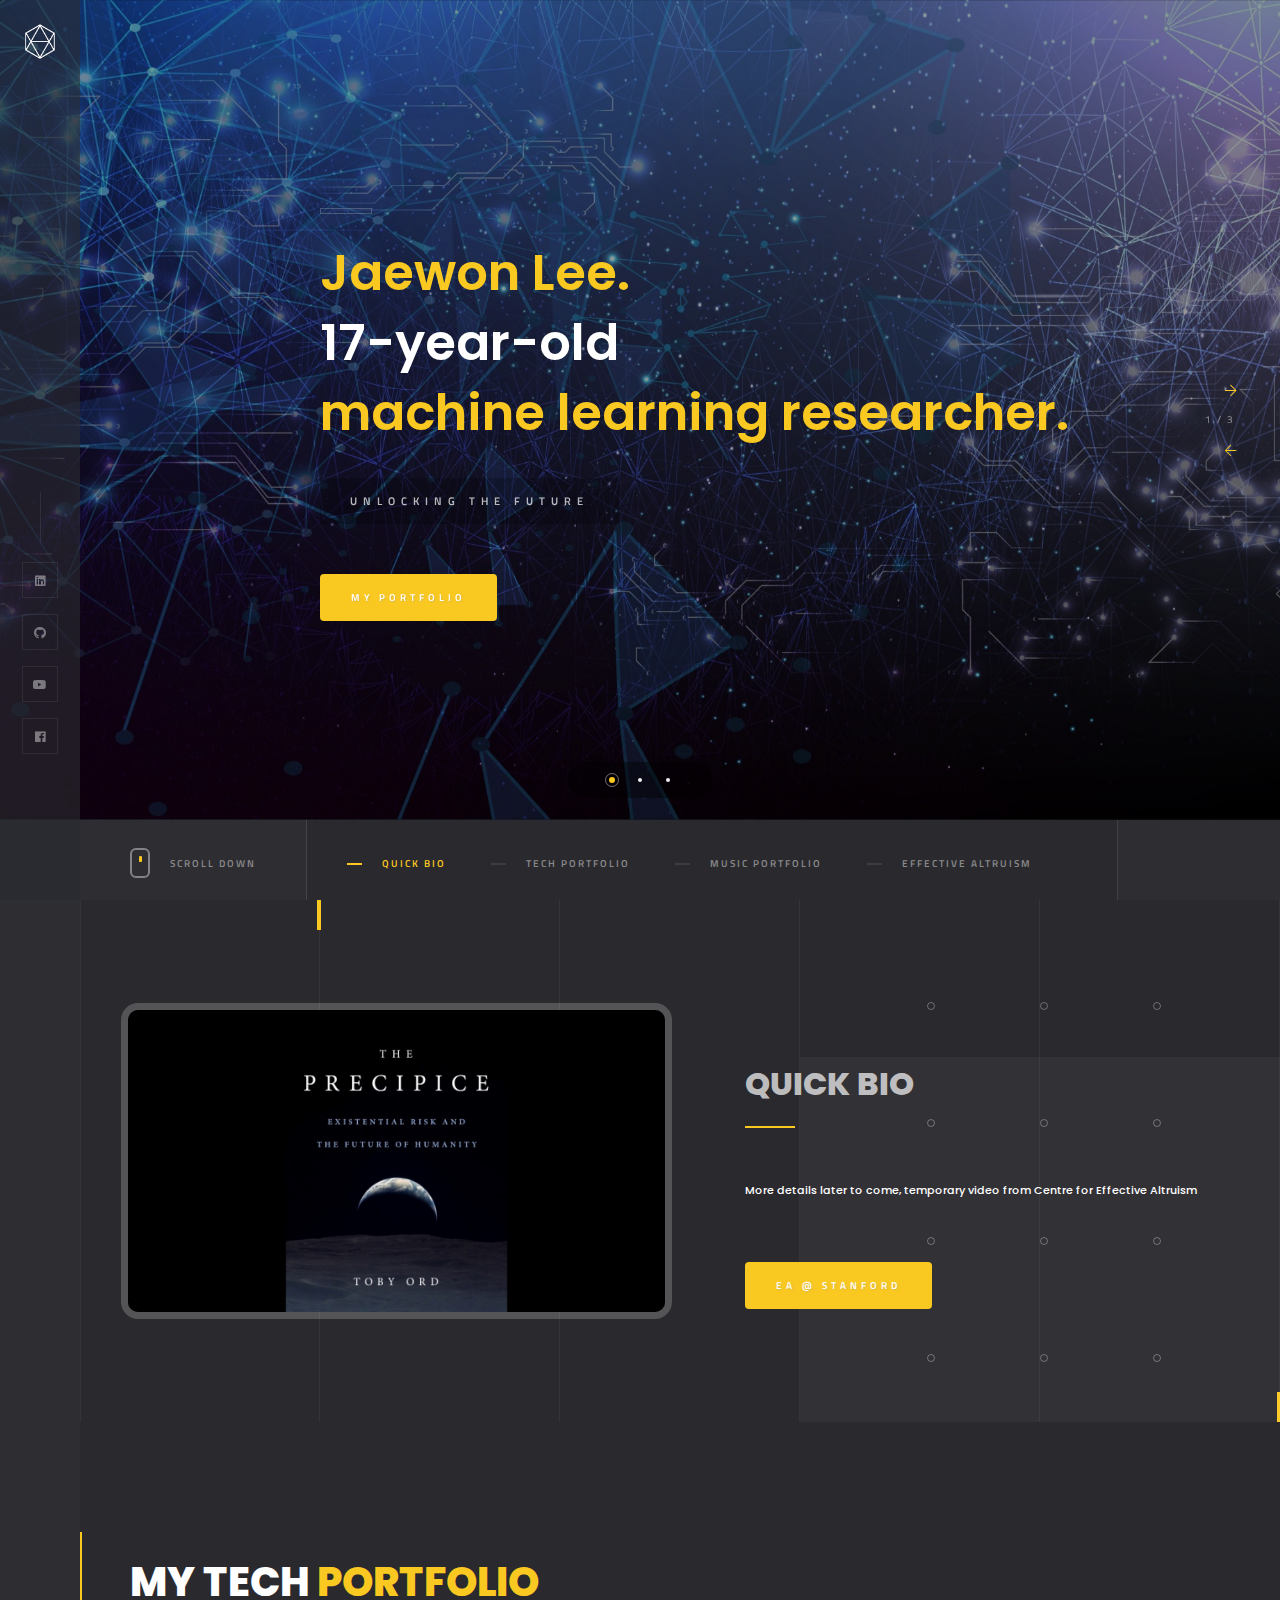
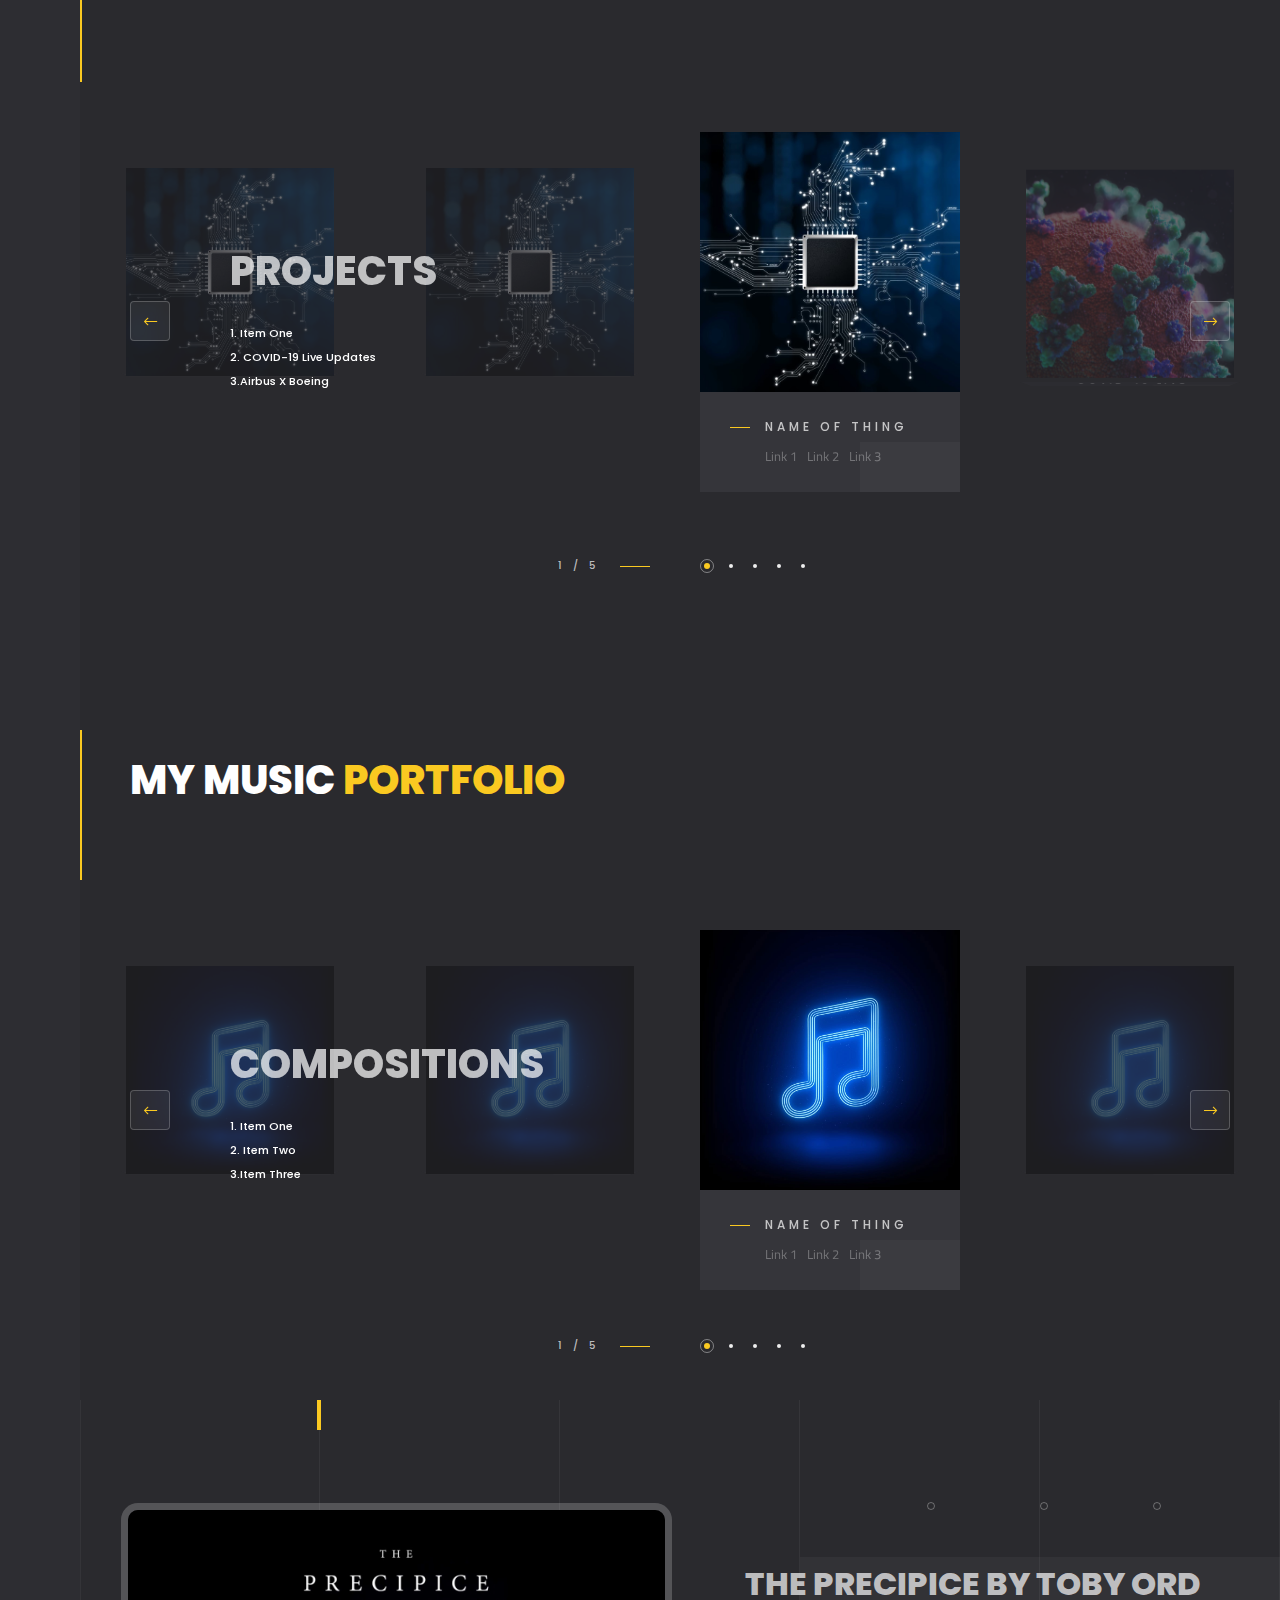
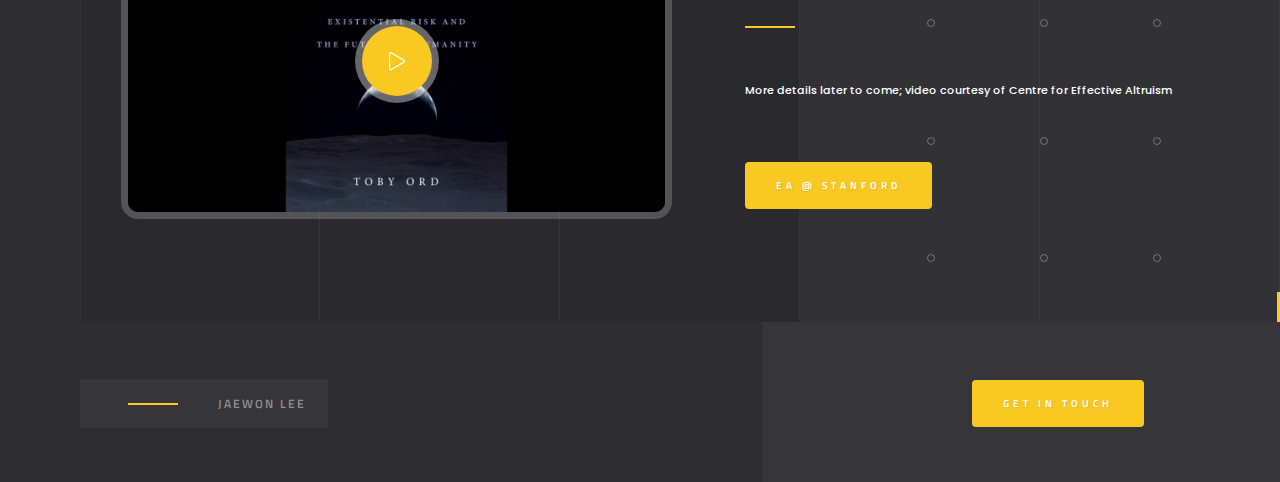
==== commit f96dc8ee: "Update index.html" ====
--- a/index.html
+++ b/index.html
@@ -2,6 +2,11 @@
 1. change href
 2. organize sections
 3. overhaul
+
+HREFS:
+1. fullslider
+2. tech
+3. ea
 -->
 
 <!DOCTYPE HTML>
@@ -80,17 +85,17 @@
                 <nav class="scroll-nav scroll-init">
                     <ul>
 
-                        <li><a class="scroll-link" href="#sec5">Quick Bio</a></li>
-                        <li><a class="scroll-link" href="#sec6">Tech Portfolio</a></li>
-                        <li><a class="scroll-link" href="#sec7">Music Portfolio</a></li>
-                        <li><a class="scroll-link" href="#sec8">Effective Altruism</a></li>
+                        <li><a class="scroll-link" href="#bio">Quick Bio</a></li>
+                        <li><a class="scroll-link" href="#tech">Tech Portfolio</a></li>
+                        <li><a class="scroll-link" href="#music">Music Portfolio</a></li>
+                        <li><a class="scroll-link" href="#ea">Effective Altruism</a></li>
 
                     </ul>
                 </nav>
             </div>
             <!-- scroll-nav-wrap end-->
             <!-- hero-wrap-->
-            <div class="hero-wrap" id="sec1" data-scrollax-parent="true">
+            <div class="hero-wrap" id="fullslider" data-scrollax-parent="true">
                 <!-- hero-inner-->
                 <!-- fullscreen-slider-wrap-->
                 <div class="slider-carousel-wrap full-height fullscreen-slider-wrap">
@@ -107,7 +112,7 @@
                                 <h4>Unlocking the future</h4>
 
                                 <div class="clearfix"></div>
-                                <a href="#sec6" class="custom-scroll-link btn float-btn flat-btn color-btn mar-top">My
+                                <a href="#tech" class="custom-scroll-link btn float-btn flat-btn color-btn mar-top">My
                                     portfolio</a>
                             </div>
                         </div>
@@ -121,7 +126,7 @@
                                 <h4>Originals and covers</h4>
                                 <div class="clearfix"></div>
 
-                                <a href="#sec7" class="custom-scroll-link btn float-btn flat-btn color-btn mar-top">See
+                                <a href="#music" class="custom-scroll-link btn float-btn flat-btn color-btn mar-top">See
                                     my compositions</a>
                             </div>
                         </div>
@@ -134,9 +139,8 @@
 
                                 <div class="clearfix"></div>
 
-                                <a href="#sec8"
-                                    class="custom-scroll-link btn float-btn flat-btn color-btn mar-top">Watch a
-                                    video</a>
+                                <a href="#ea" class="custom-scroll-link btn float-btn flat-btn color-btn mar-top">Watch
+                                    a video</a>
                             </div>
                             <div class="bg par-elem" data-bg="images/bg/3.jpg"></div>
                             <div class="overlay"></div>
@@ -151,19 +155,16 @@
 
             </div>
             <!-- hero-wrap end-->
+
             <!-- Content-->
             <div class="content">
                 <!-- section  -->
-                <section class="dark-bg sinsec-dec sinsec-dec2" id="sec5">
+                <section class="dark-bg sinsec-dec sinsec-dec2" id="bio">
                     <div class="container">
                         <div class="row">
                             <div class="col-md-6">
                                 <div class="video-box fl-wrap">
                                     <img src="images/all/thumbnail.jpg" class="respimg" alt="">
-                                    <a class="video-box-btn color-bg "
-                                        href="https://www.youtube.com/watch?v=CrMIEz_mSJM" target="_blank"><i
-                                            class="fal fa-play" aria-hidden="true"></i></a>
-
                                 </div>
                             </div>
                             <div class="col-md-6">
@@ -183,7 +184,7 @@
                 <!-- section end -->
 
                 <!--section -->
-                <section class="dark-bg" id="sec6">
+                <section class="dark-bg" id="tech">
                     <!-- section-title -->
                     <div class="section-title fl-wrap">
 
@@ -300,7 +301,7 @@
                 <!-- section end -->
 
                 <!--section -->
-                <section class="dark-bg" id="sec7">
+                <section class="dark-bg" id="music">
                     <!-- section-title -->
                     <div class="section-title fl-wrap">
 
@@ -417,7 +418,7 @@
                 <!-- section end -->
 
                 <!-- section  -->
-                <section class="dark-bg sinsec-dec sinsec-dec2" id="sec8">
+                <section class="dark-bg sinsec-dec sinsec-dec2" id="ea">
                     <div class="container">
                         <div class="row">
                             <div class="col-md-6">
@@ -478,6 +479,4 @@
         <script type="text/javascript" src="js/scripts.js"></script>
 </body>
 
-<!-- Mirrored from www.gracelynshi.com/ by HTTrack Website Copier/3.x [XR&CO'2014], Wed, 01 Jul 2020 01:32:41 GMT -->
-
 </html>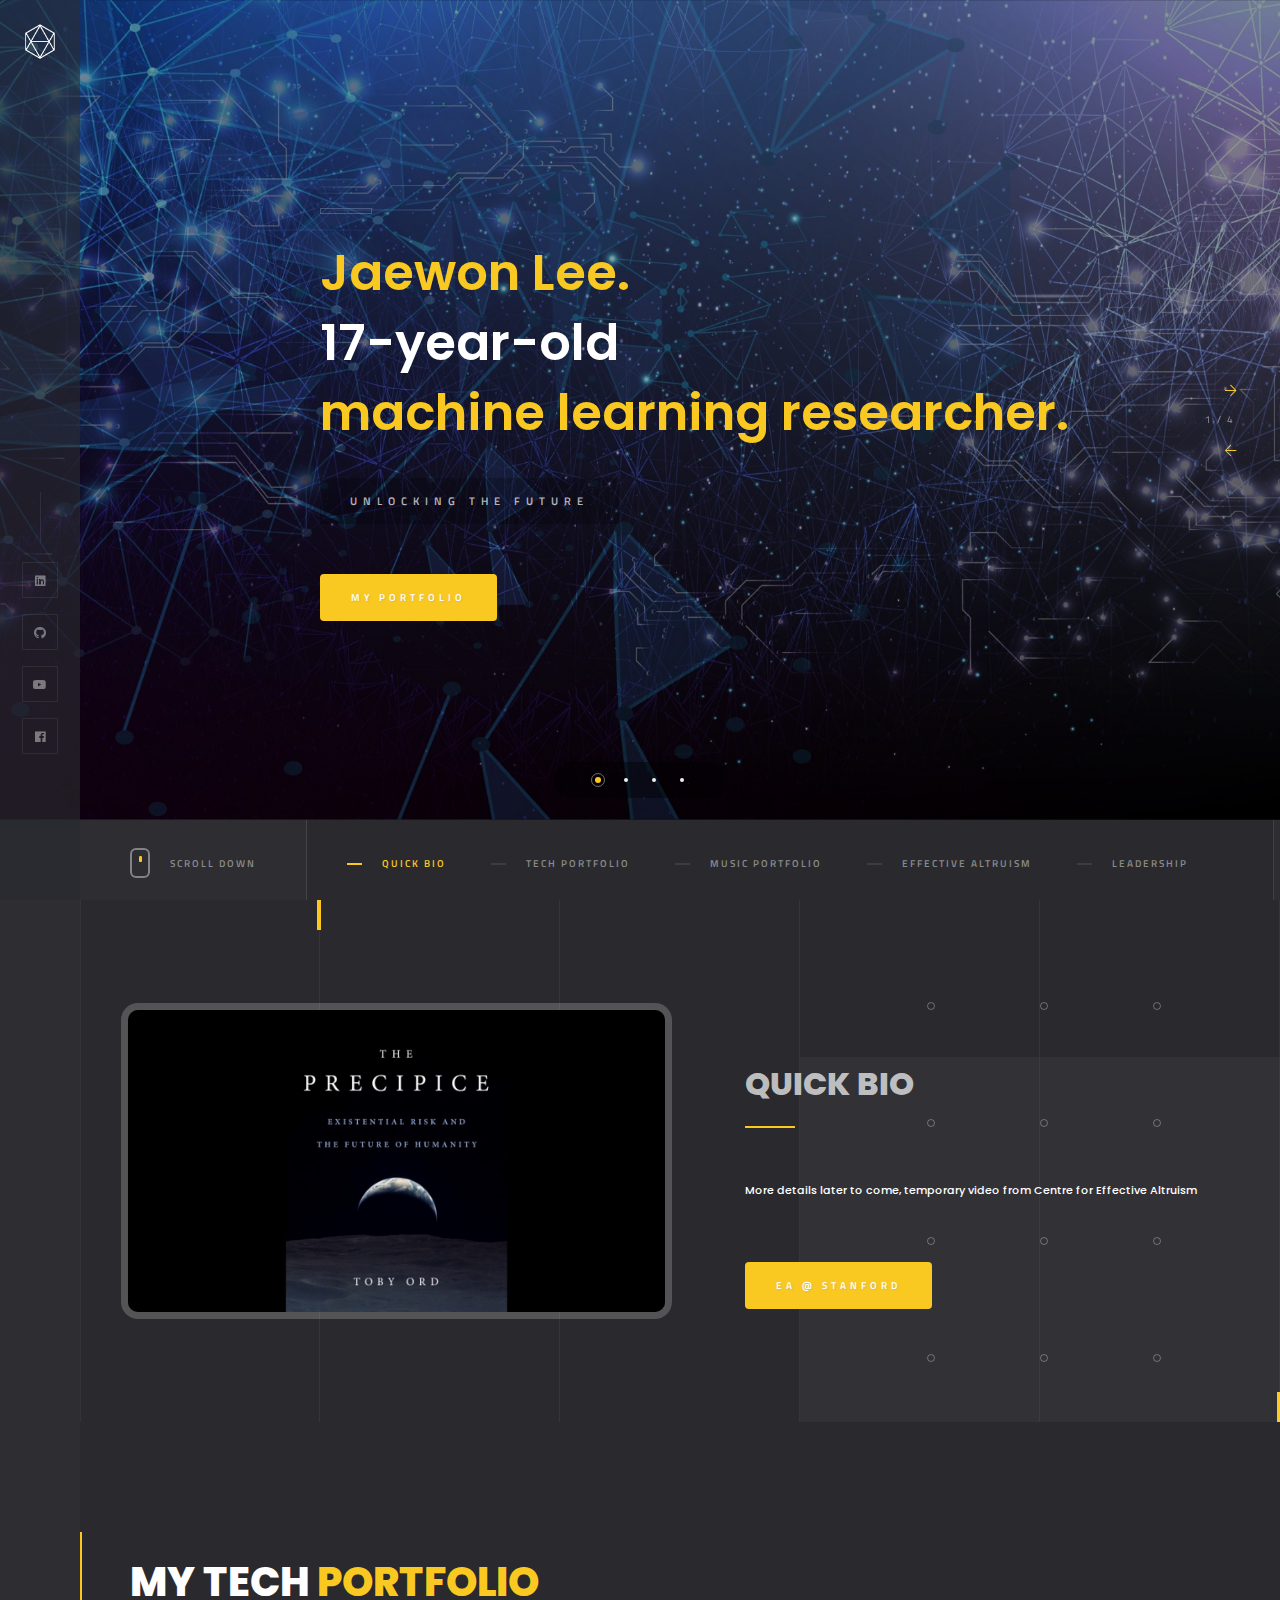
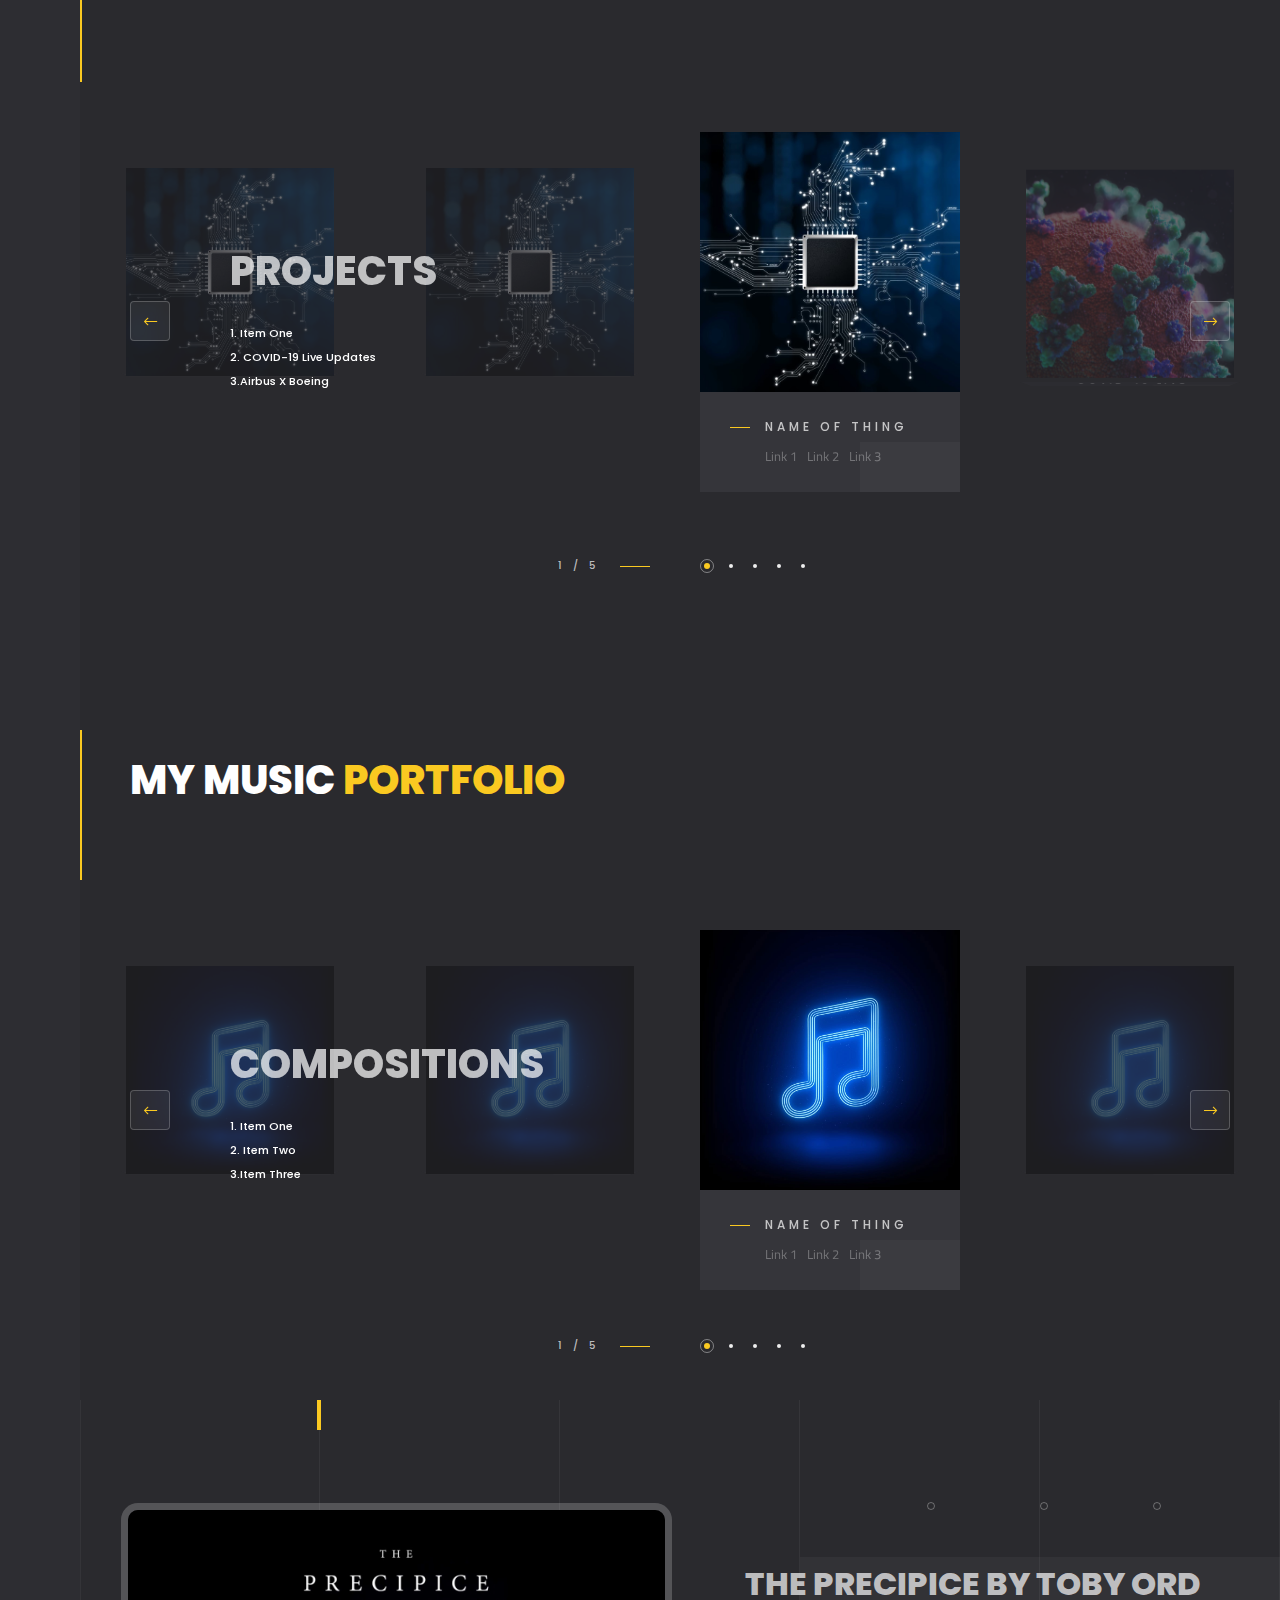
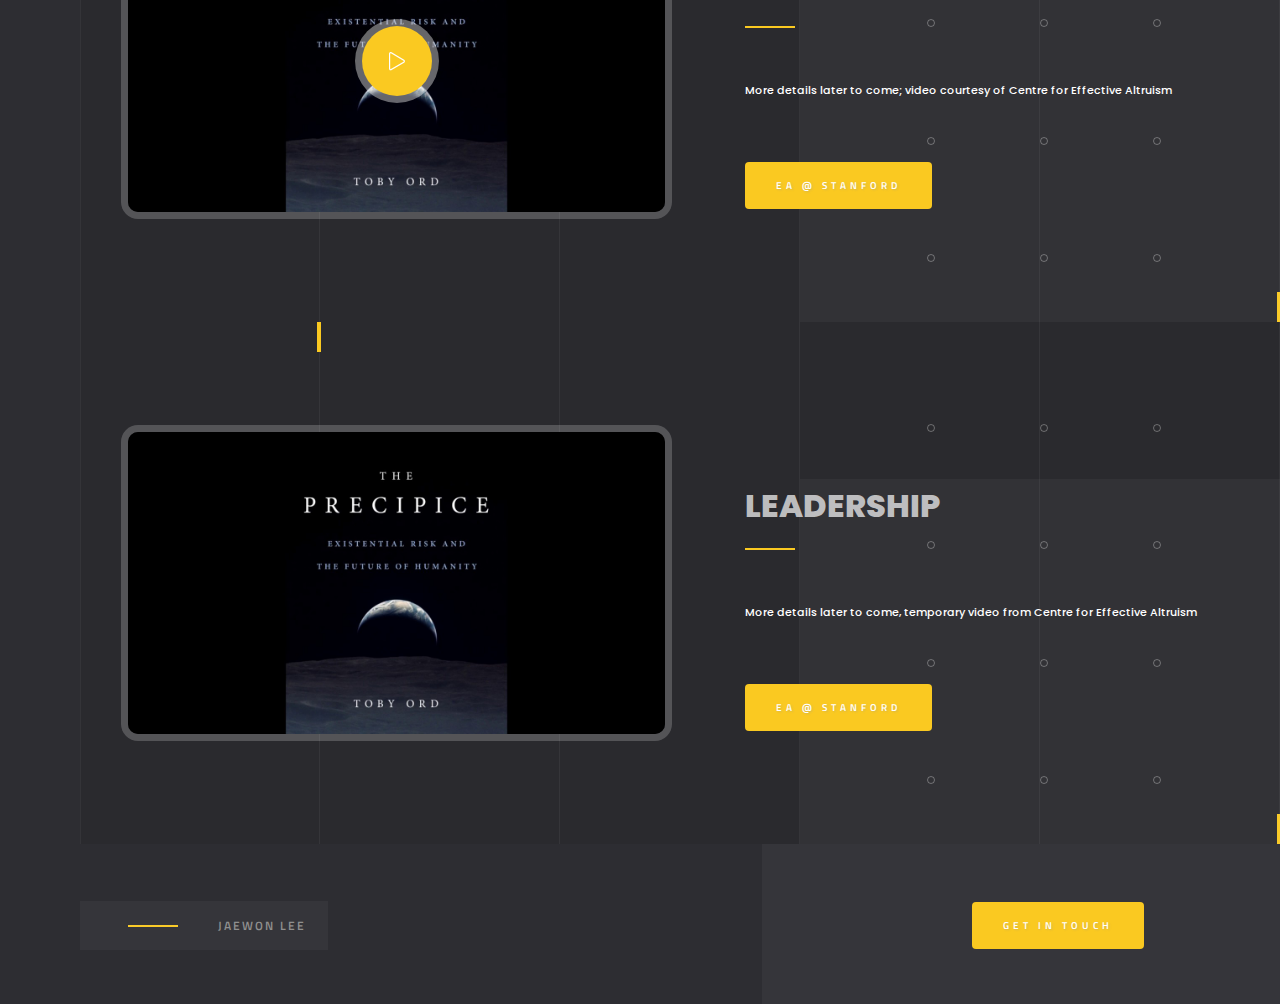
==== commit 3ea5a693: "leadership" ====
--- a/index.html
+++ b/index.html
@@ -47,11 +47,11 @@
         <div class="pin"></div>
     </div>
     <!--loader end-->
-    <!-- Main  -->
+    <!-- Main -->
     <div id="main">
         <!-- header-->
         <header class="main-header">
-            <a class="logo-holder" href="index.html">
+            <a class="logo-holder" href="#">
                 <img src="images/logo.png" alt="">
             </a>
 
@@ -89,6 +89,7 @@
                         <li><a class="scroll-link" href="#tech">Tech Portfolio</a></li>
                         <li><a class="scroll-link" href="#music">Music Portfolio</a></li>
                         <li><a class="scroll-link" href="#ea">Effective Altruism</a></li>
+                        <li><a class="scroll-link" href="#leadership">Leadership</a></li>
 
                     </ul>
                 </nav>
@@ -146,6 +147,23 @@
                             <div class="overlay"></div>
                         </div>
                         <!-- fullscreen-slider-item end-->
+                        <!-- fullscreen-slider-item-->
+                        <div class="fullscreen-slider-item full-height fl-wrap">
+                            <div class="bg par-elem" data-bg="images/bg/4.jpg"></div>
+                            <div class="overlay"></div>
+                            <div class="half-hero-wrap">
+                                <h1><span>Jaewon Lee.</span><br>17-year-old<br><span>leader and trailblazer.
+                                    </span></h1>
+
+                                <h4>Bringing everyone together</h4>
+
+                                <div class="clearfix"></div>
+                                <a href="#leadership"
+                                    class="custom-scroll-link btn float-btn flat-btn color-btn mar-top">My
+                                    Organizations</a>
+                            </div>
+                        </div>
+                        <!-- fullscreen-slider-item end-->
                     </div>
                     <div class="sp-cont   sp-cont-prev"><i class="fal fa-arrow-left"></i></div>
                     <div class="sp-cont   sp-cont-next"><i class="fal fa-arrow-right"></i></div>
@@ -434,6 +452,31 @@
                                 <div class="video-promo-text fl-wrap mar-top">
                                     <h3>The Precipice by Toby Ord</h3>
                                     <p>More details later to come; video courtesy of Centre for Effective Altruism</p>
+                                    <a href="https://web.stanford.edu/group/ea/" target="_blank"
+                                        class="btn float-btn flat-btn color-btn mar-top">EA @ Stanford</a>
+                                </div>
+                            </div>
+                        </div>
+                    </div>
+                    <div class="half-bg-dec single-half-bg-dec" data-ran="12"></div>
+                    <div class="sec-lines"></div>
+                </section>
+                <!-- section end -->
+
+                <!-- section  -->
+                <section class="dark-bg sinsec-dec sinsec-dec2" id="leadership">
+                    <div class="container">
+                        <div class="row">
+                            <div class="col-md-6">
+                                <div class="video-box fl-wrap">
+                                    <img src="images/all/thumbnail.jpg" class="respimg" alt="">
+                                </div>
+                            </div>
+                            <div class="col-md-6">
+                                <div class="video-promo-text fl-wrap mar-top">
+                                    <h3>Leadership</h3>
+                                    <p>More details later to come, temporary video from Centre for Effective Altruism
+                                    </p>
                                     <a href="https://web.stanford.edu/group/ea/" target="_blank"
                                         class="btn float-btn flat-btn color-btn mar-top">EA @ Stanford</a>
                                 </div>
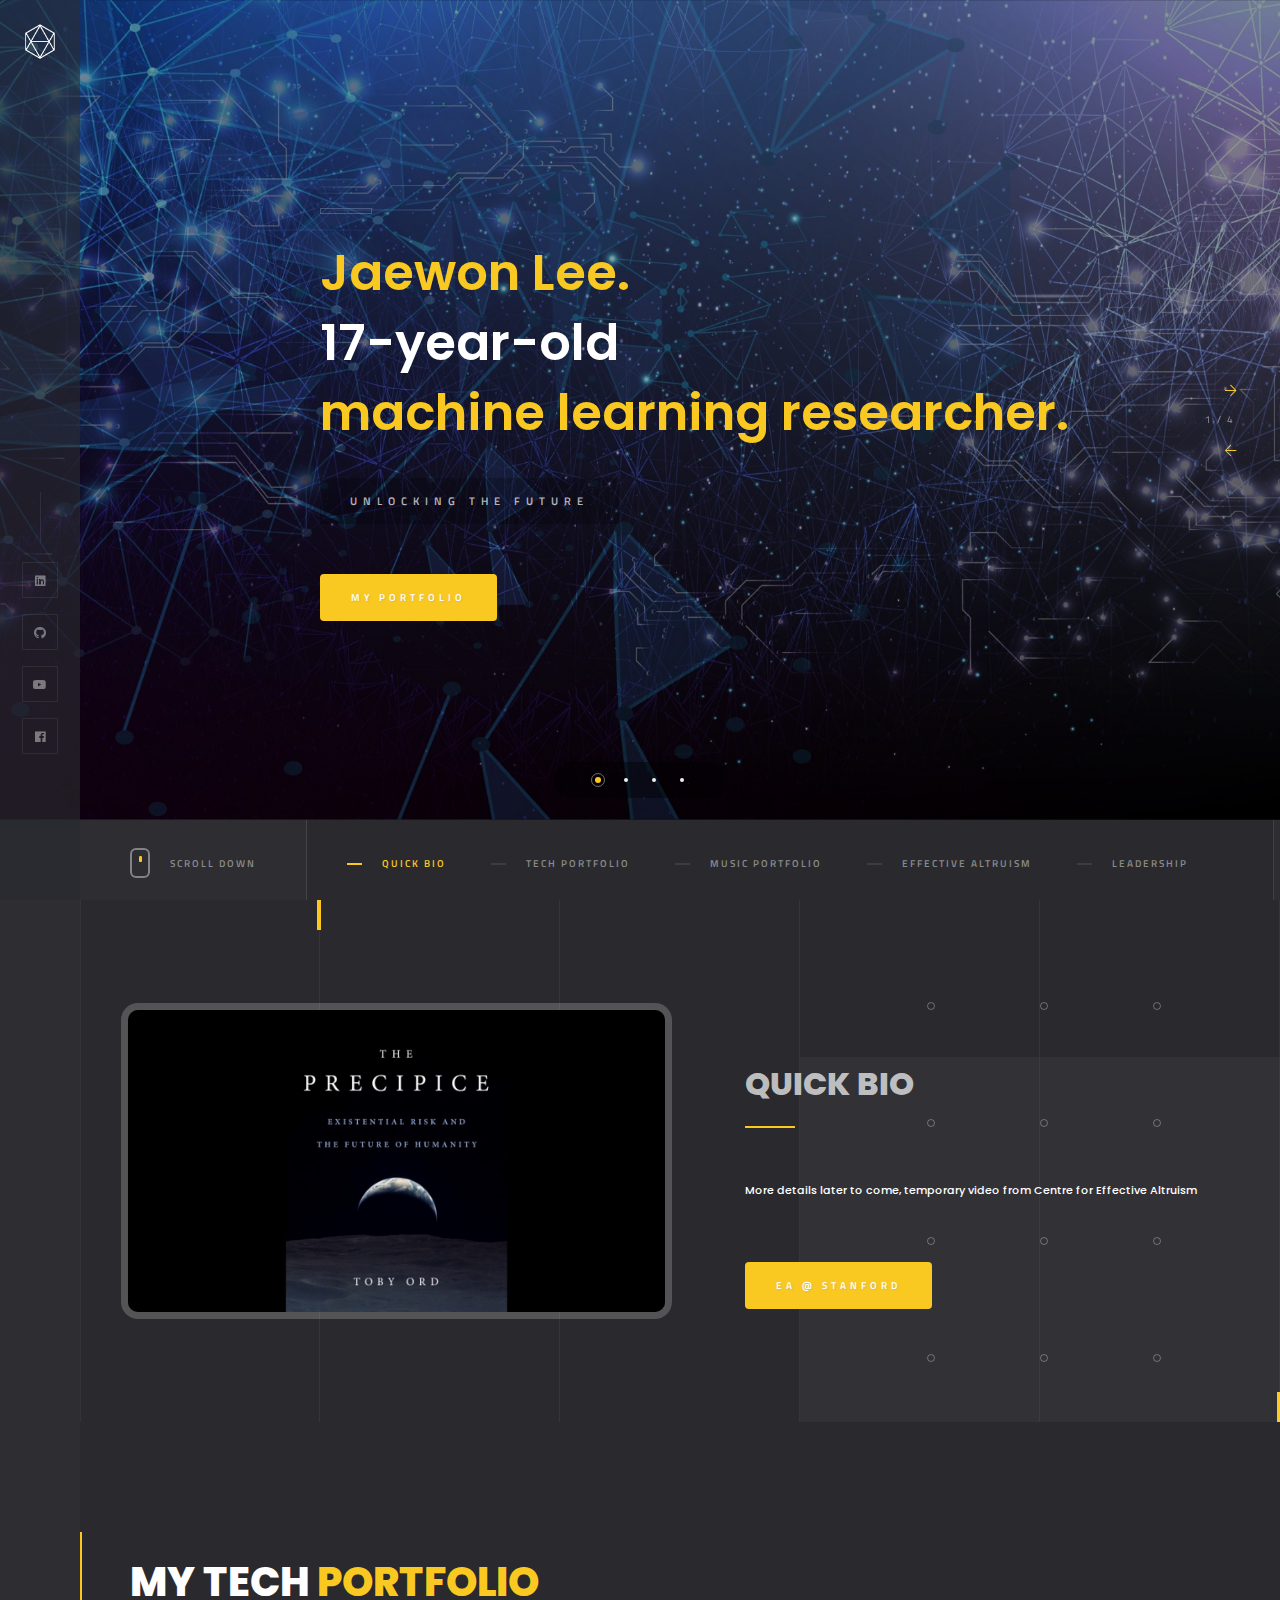
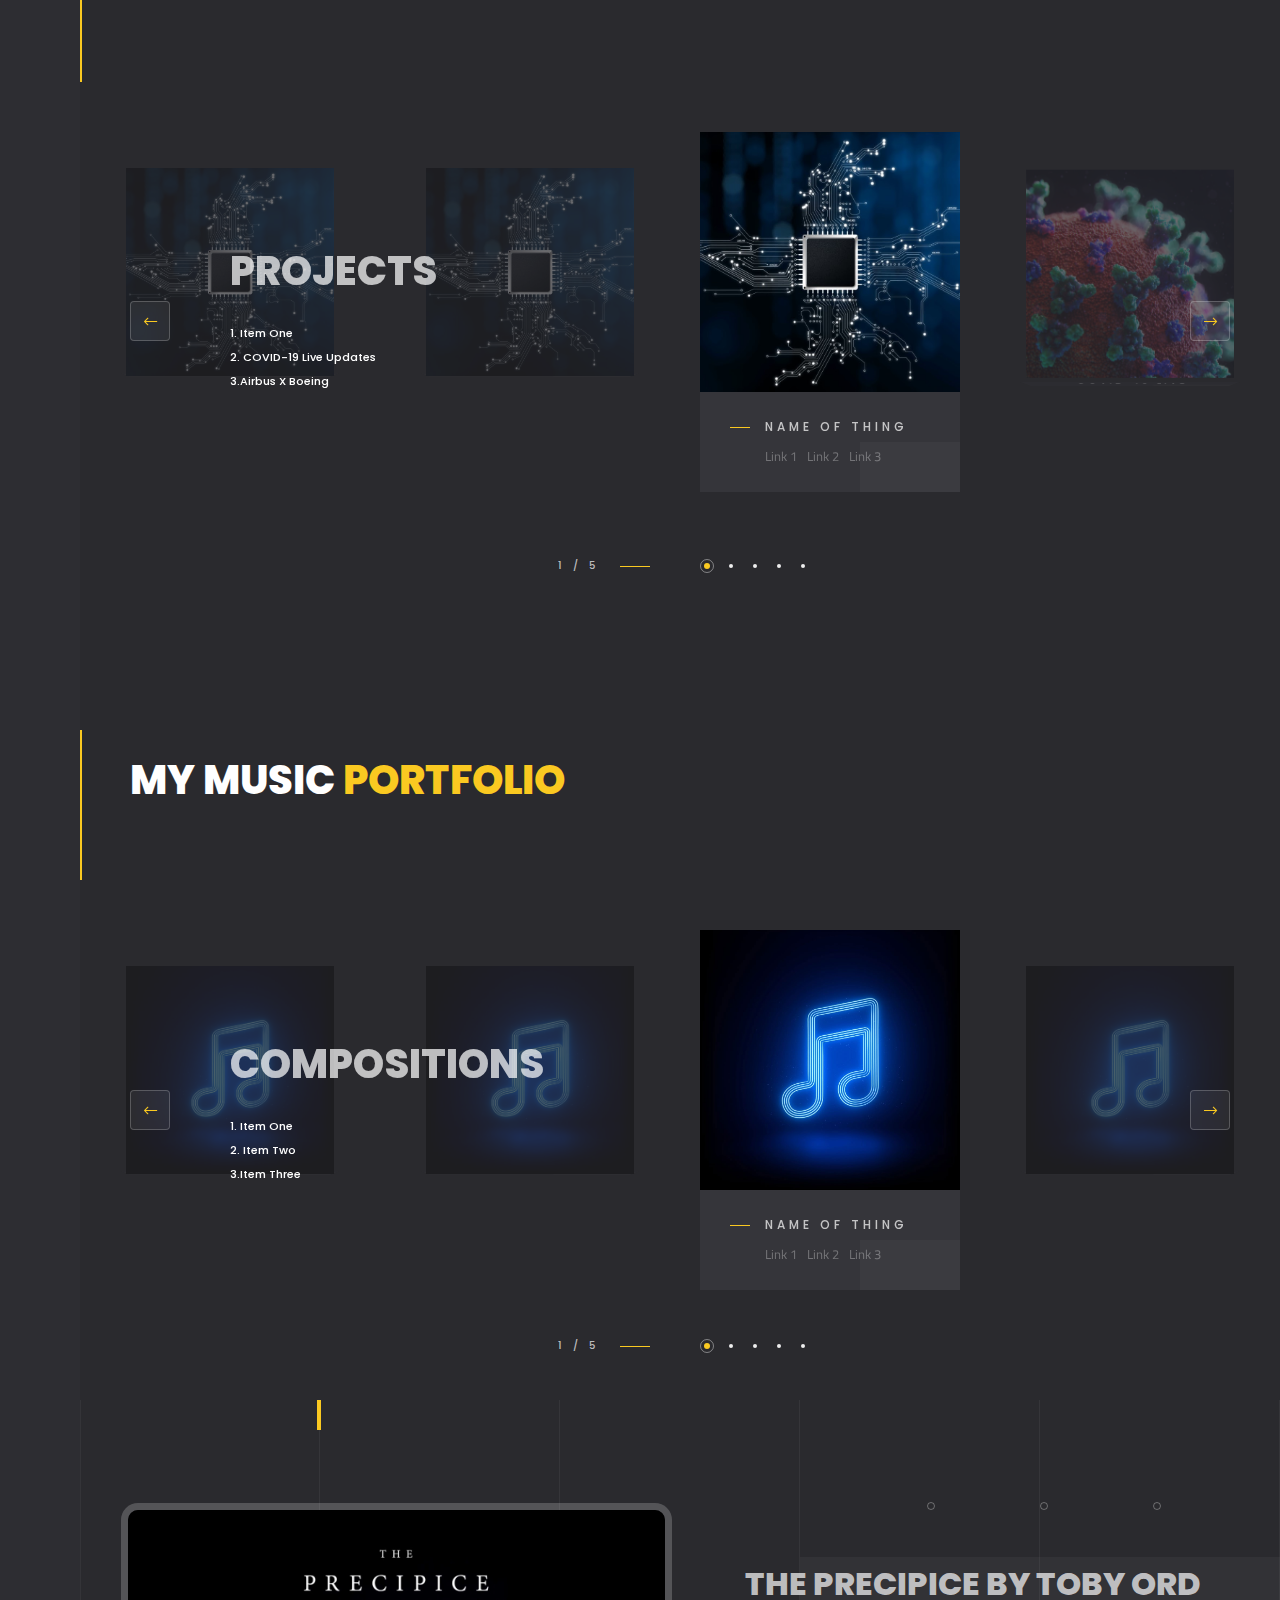
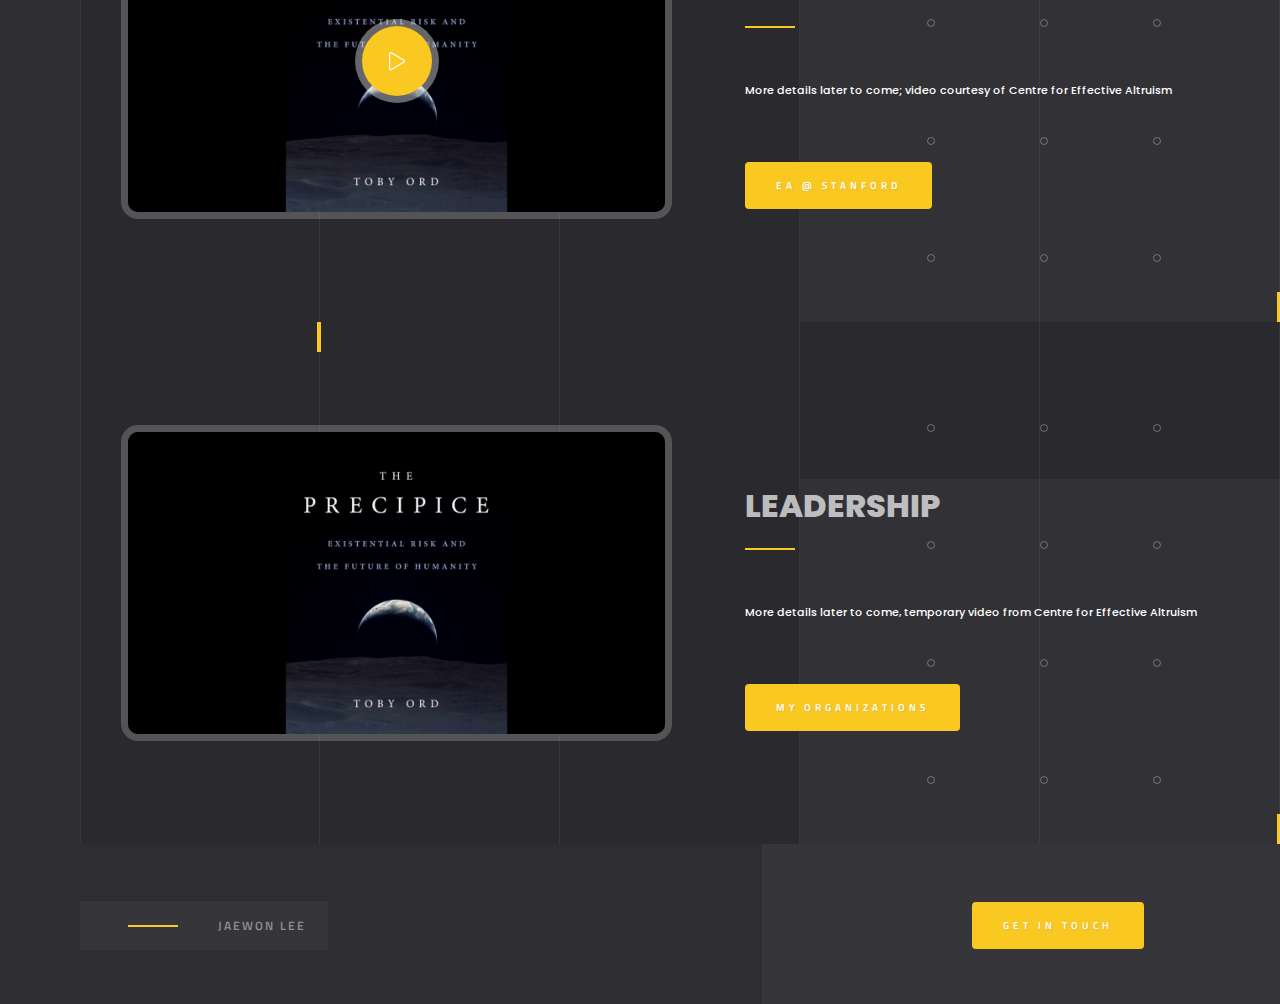
==== commit 3f752cb6: "link" ====
--- a/index.html
+++ b/index.html
@@ -477,8 +477,8 @@
                                     <h3>Leadership</h3>
                                     <p>More details later to come, temporary video from Centre for Effective Altruism
                                     </p>
-                                    <a href="https://web.stanford.edu/group/ea/" target="_blank"
-                                        class="btn float-btn flat-btn color-btn mar-top">EA @ Stanford</a>
+                                    <a href="/leadership.html" class="btn float-btn flat-btn color-btn mar-top">My
+                                        Organizations</a>
                                 </div>
                             </div>
                         </div>
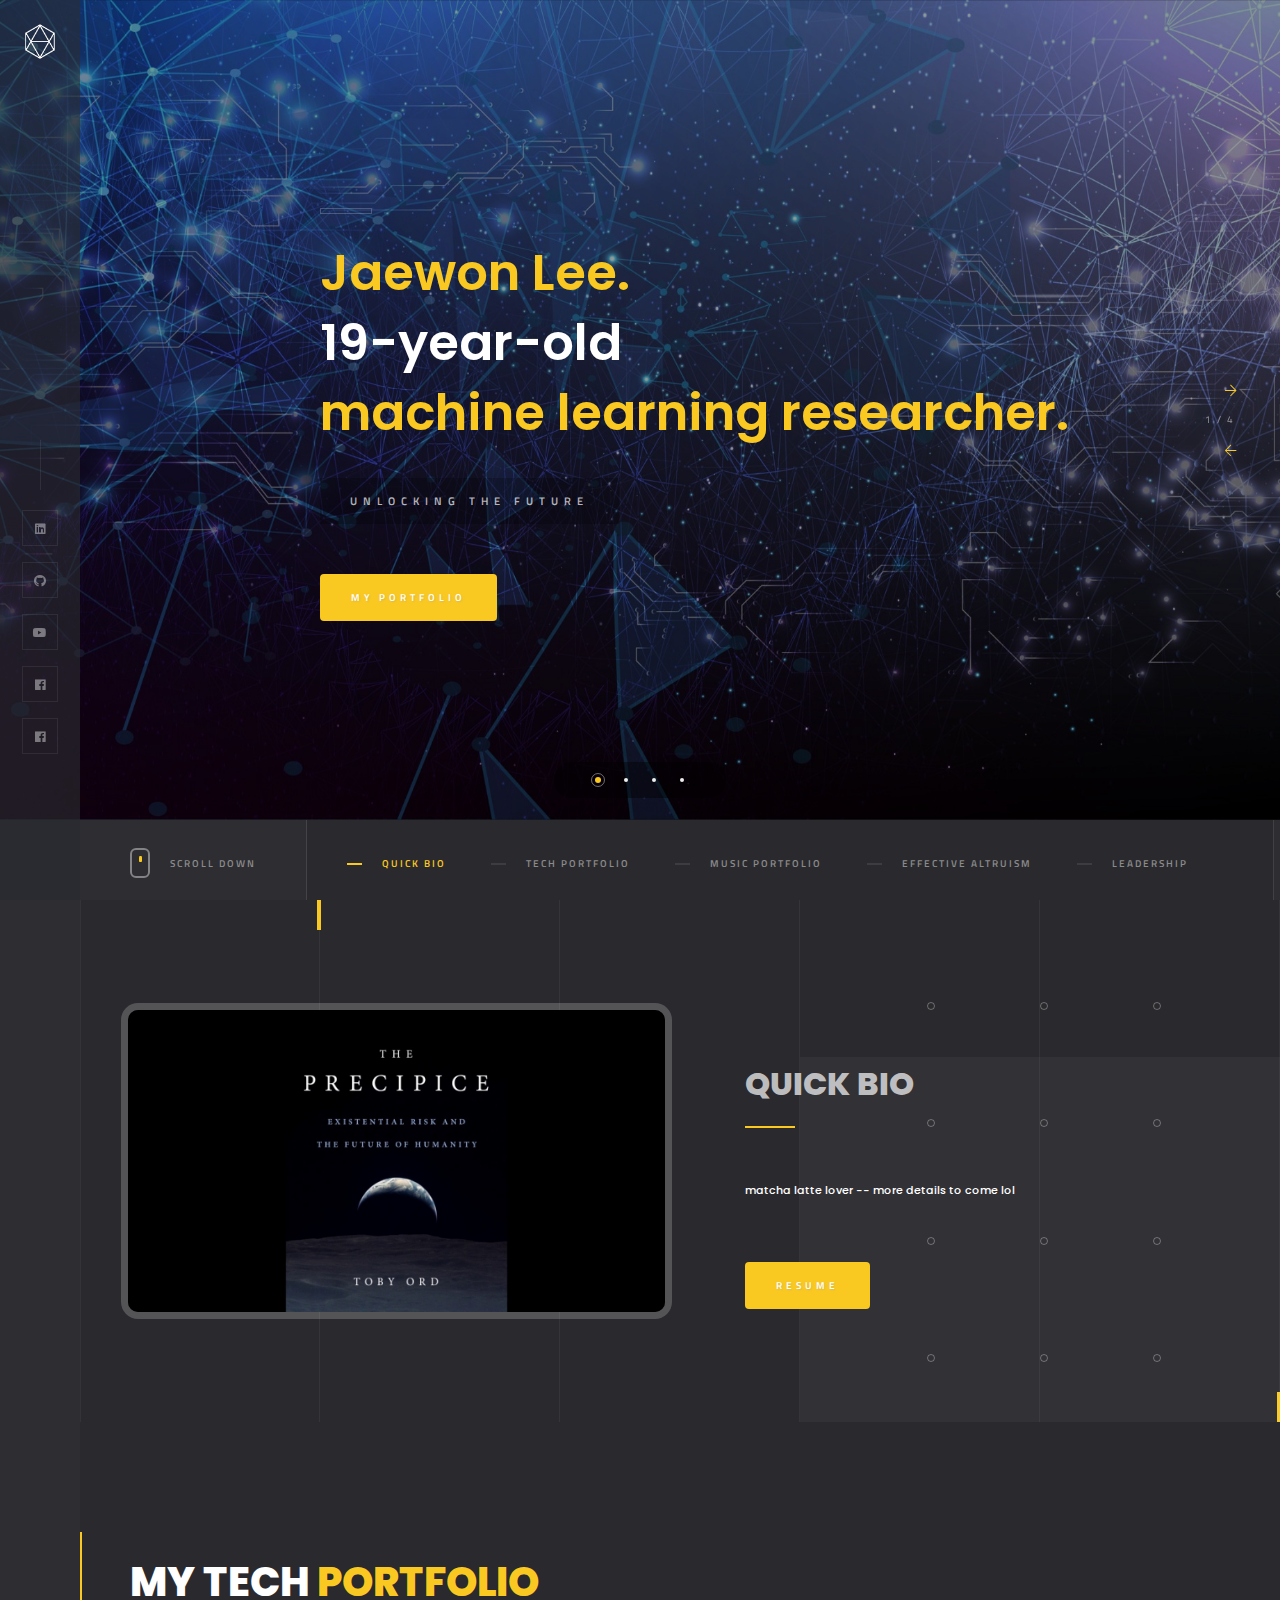
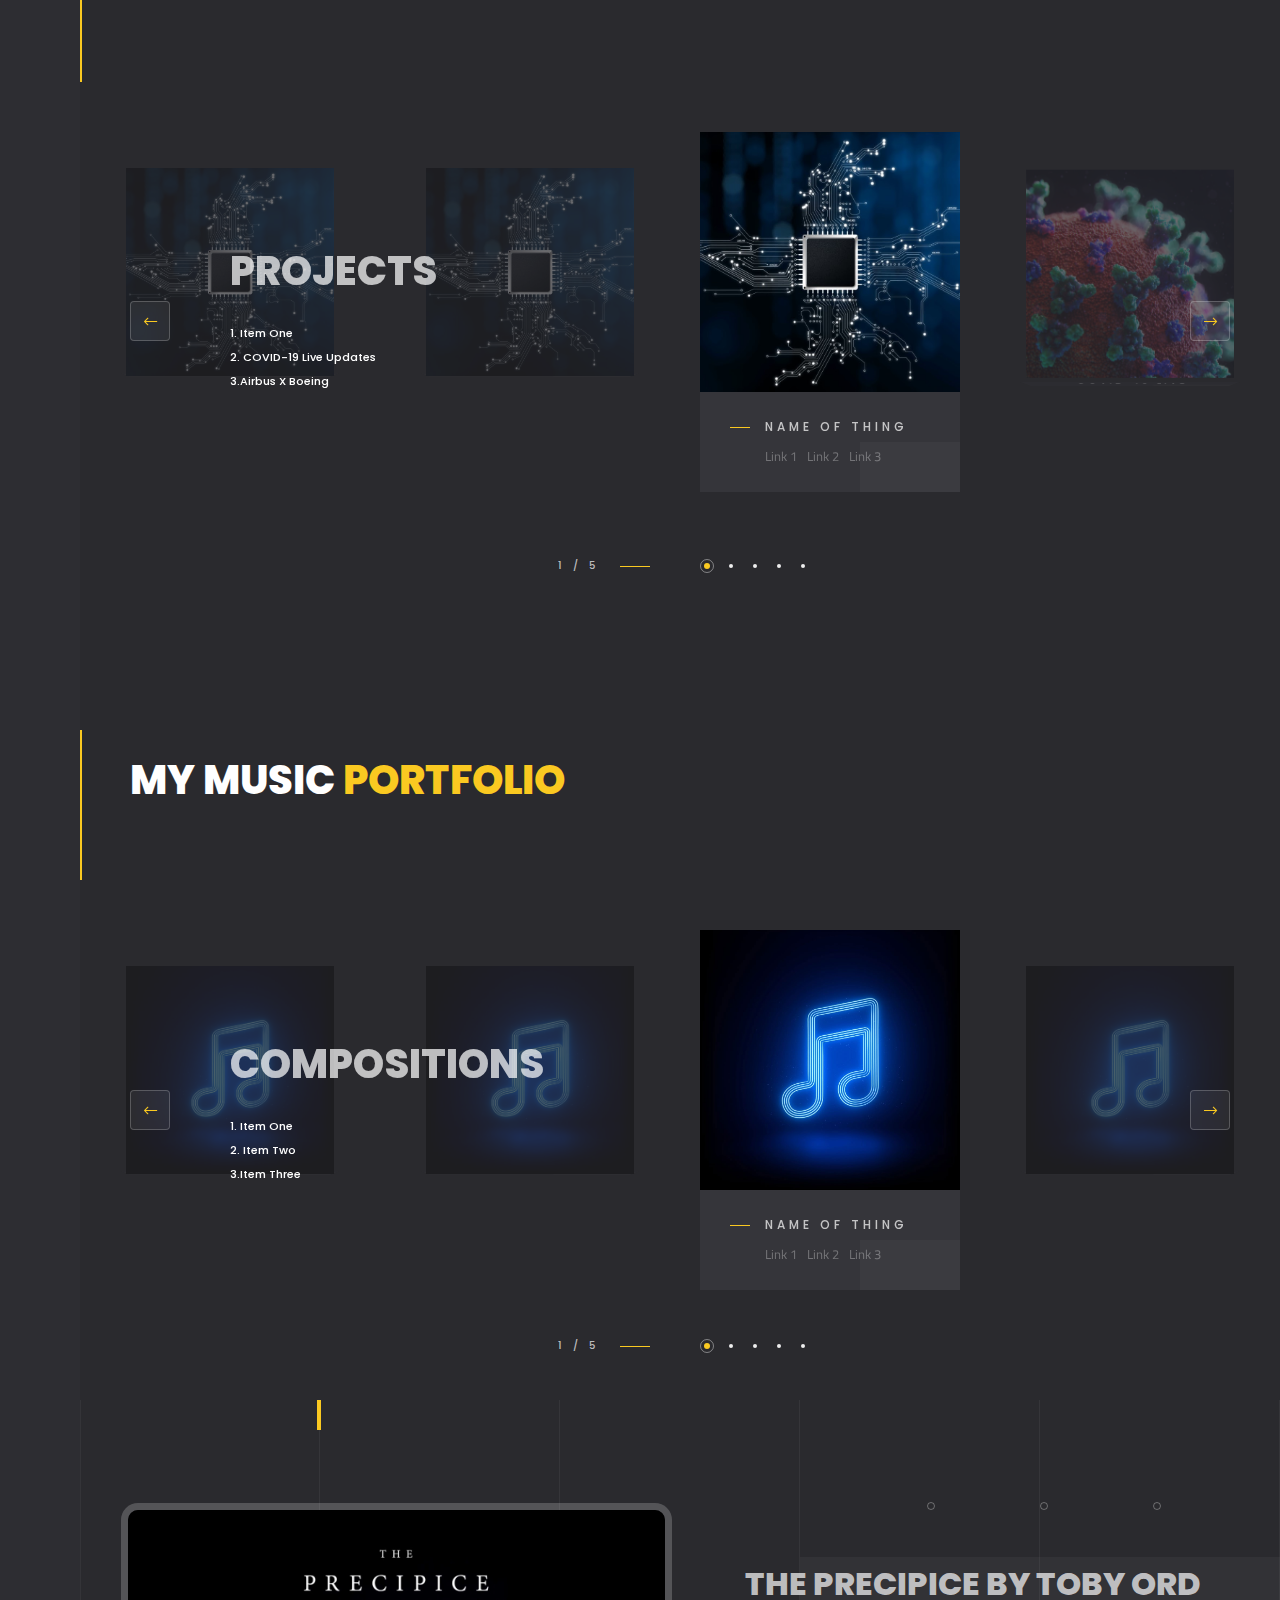
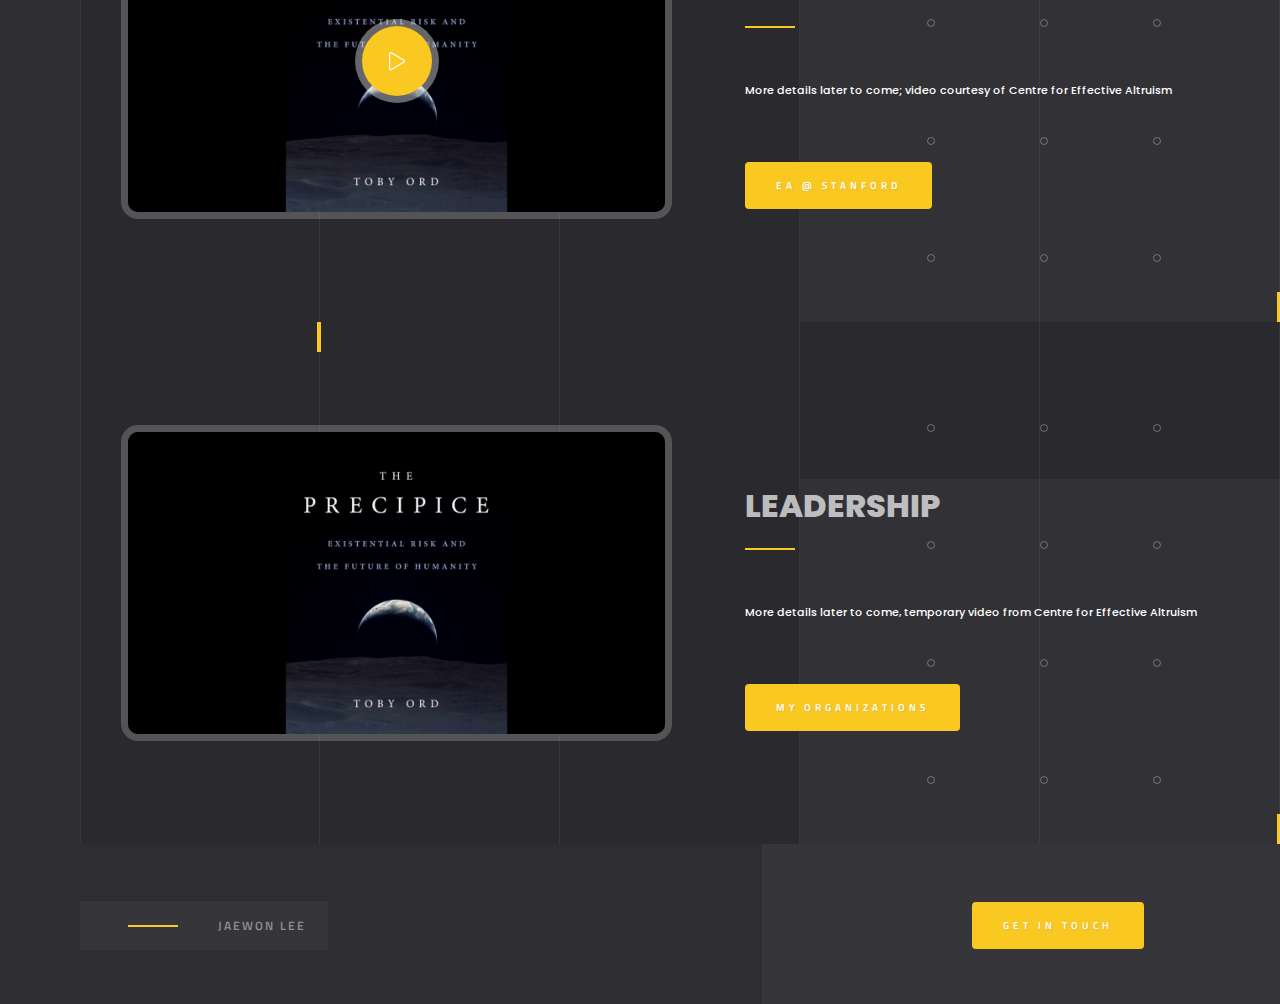
==== commit f5084dc7: "Update index.html" ====
--- a/index.html
+++ b/index.html
@@ -61,8 +61,9 @@
                     </li>
                     <li><a href="https://github.com/joyjwlee" target="_blank"><i class="fab fa-github"></i></a>
                     </li>
-                    <li><a href="https://www.youtube.com/channel/UCq-hazDDgW7Ij4cKW0rawsw?view_as=subscriber"
+                    <li><a href="https://www.youtube.com/channel/UCLCxmG9kLHRuSRHP4G5XMqw"
                             target="_blank"><i class="fab fa-youtube"></i></a></li>
+                    <li><a href="https://www.facebook.com/joyjwlee" target="_blank"><i class="fab fa-facebook"></i></a>
                     <li><a href="https://www.facebook.com/joyjwlee" target="_blank"><i class="fab fa-facebook"></i></a>
                     </li>
 
@@ -107,7 +108,7 @@
                             <div class="bg par-elem" data-bg="images/bg/1.jpg"></div>
                             <div class="overlay"></div>
                             <div class="half-hero-wrap">
-                                <h1><span>Jaewon Lee.</span><br>17-year-old<br><span>machine learning researcher.
+                                <h1><span>Jaewon Lee.</span><br>19-year-old<br><span>machine learning researcher.
                                     </span></h1>
 
                                 <h4>Unlocking the future</h4>
@@ -123,7 +124,7 @@
                             <div class="bg par-elem" data-bg="images/bg/2.jpg"></div>
                             <div class="overlay"></div>
                             <div class="half-hero-wrap">
-                                <h1><span>Jaewon Lee.</span><br>17-year-old<br> <span>composer and arranger.</span></h1>
+                                <h1><span>Jaewon Lee.</span><br>19-year-old<br> <span>composer and arranger.</span></h1>
                                 <h4>Originals and covers</h4>
                                 <div class="clearfix"></div>
 
@@ -135,7 +136,7 @@
                         <!-- fullscreen-slider-item-->
                         <div class="fullscreen-slider-item full-height fl-wrap">
                             <div class="half-hero-wrap">
-                                <h1><span>Jaewon Lee.</span><br>17-year-old<br><span>effective altruist.</span></h1>
+                                <h1><span>Jaewon Lee.</span><br>19-year-old<br><span>effective altruist.</span></h1>
                                 <h4>The most good you can do</h4>
 
                                 <div class="clearfix"></div>
@@ -152,7 +153,7 @@
                             <div class="bg par-elem" data-bg="images/bg/4.jpg"></div>
                             <div class="overlay"></div>
                             <div class="half-hero-wrap">
-                                <h1><span>Jaewon Lee.</span><br>17-year-old<br><span>leader and trailblazer.
+                                <h1><span>Jaewon Lee.</span><br>19-year-old<br><span>leader and trailblazer.
                                     </span></h1>
 
                                 <h4>Bringing everyone together</h4>
@@ -188,10 +189,9 @@
                             <div class="col-md-6">
                                 <div class="video-promo-text fl-wrap mar-top">
                                     <h3>Quick Bio</h3>
-                                    <p>More details later to come, temporary video from Centre for Effective Altruism
-                                    </p>
-                                    <a href="https://web.stanford.edu/group/ea/" target="_blank"
-                                        class="btn float-btn flat-btn color-btn mar-top">EA @ Stanford</a>
+                                    <p>matcha latte lover -- more details to come lol</p>
+                                    <a href="resume.pdf" target="_blank"
+                                        class="btn float-btn flat-btn color-btn mar-top">Resume</a>
                                 </div>
                             </div>
                         </div>
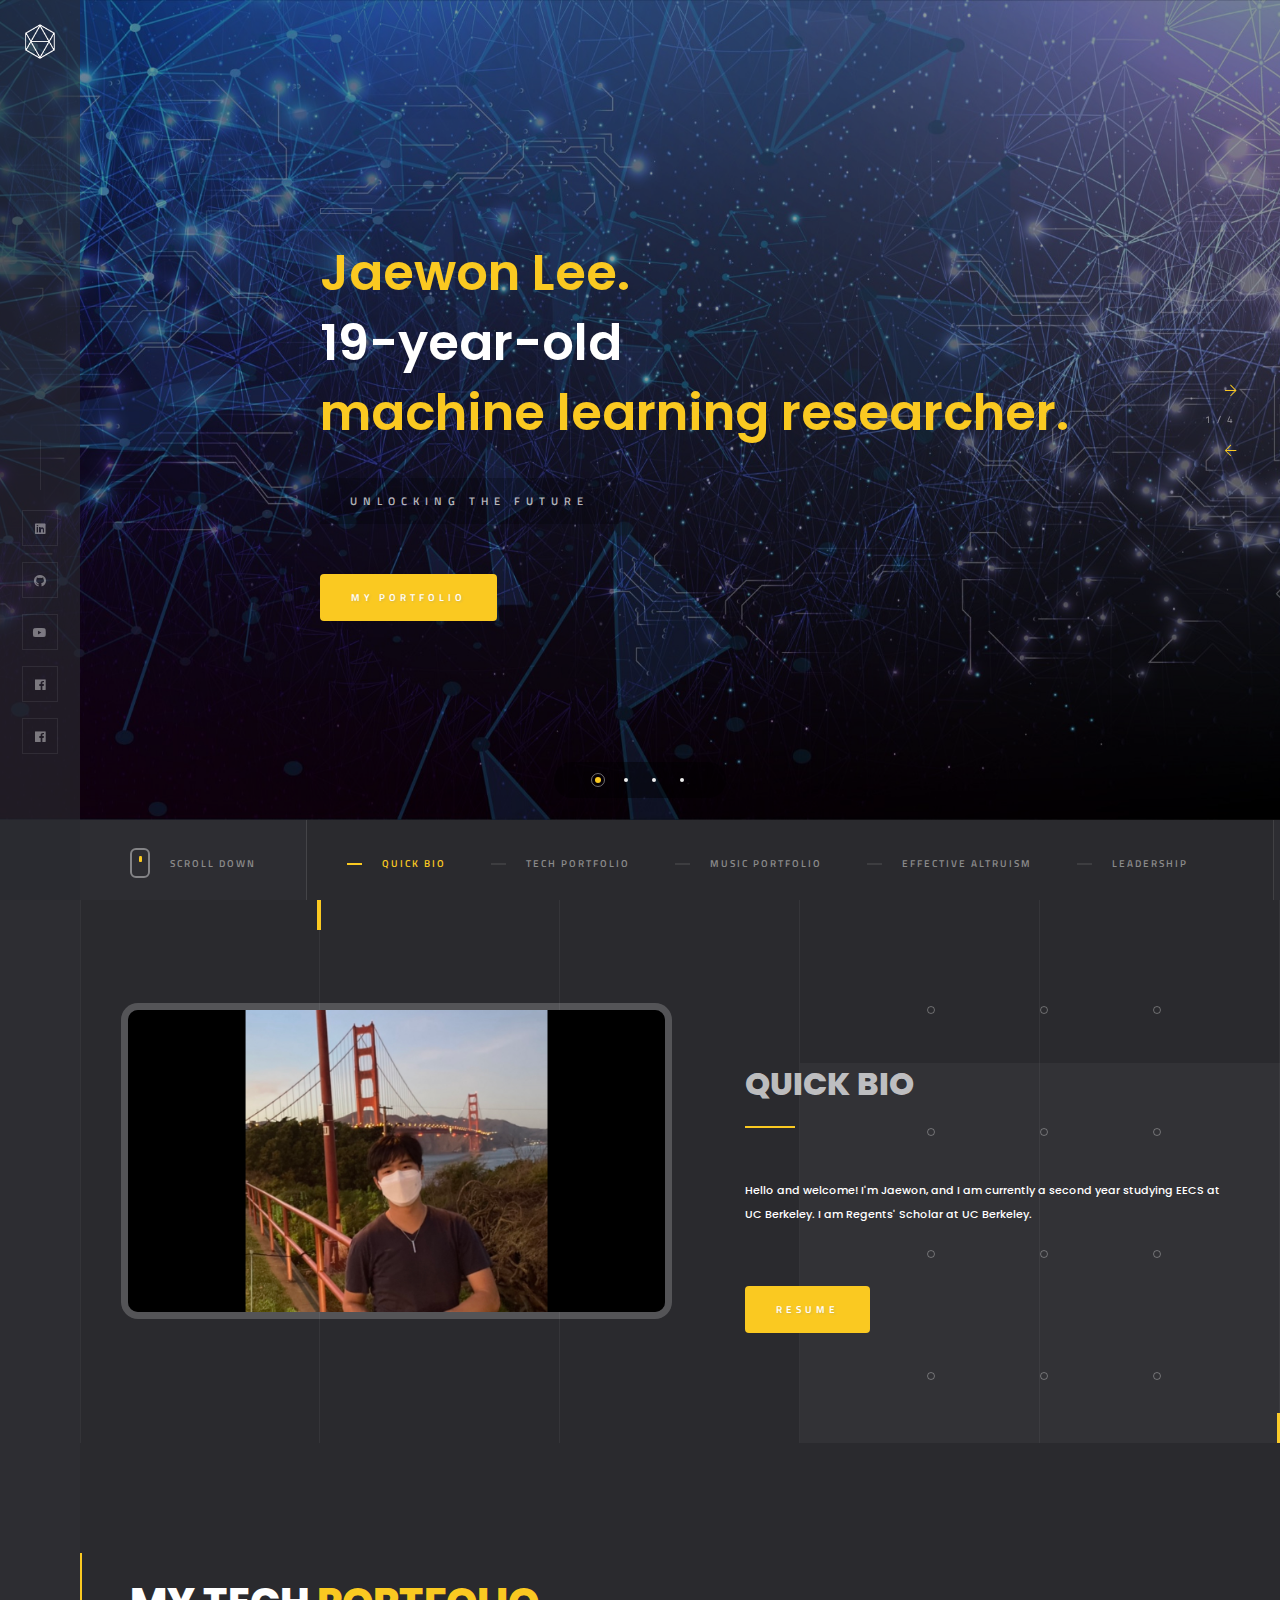
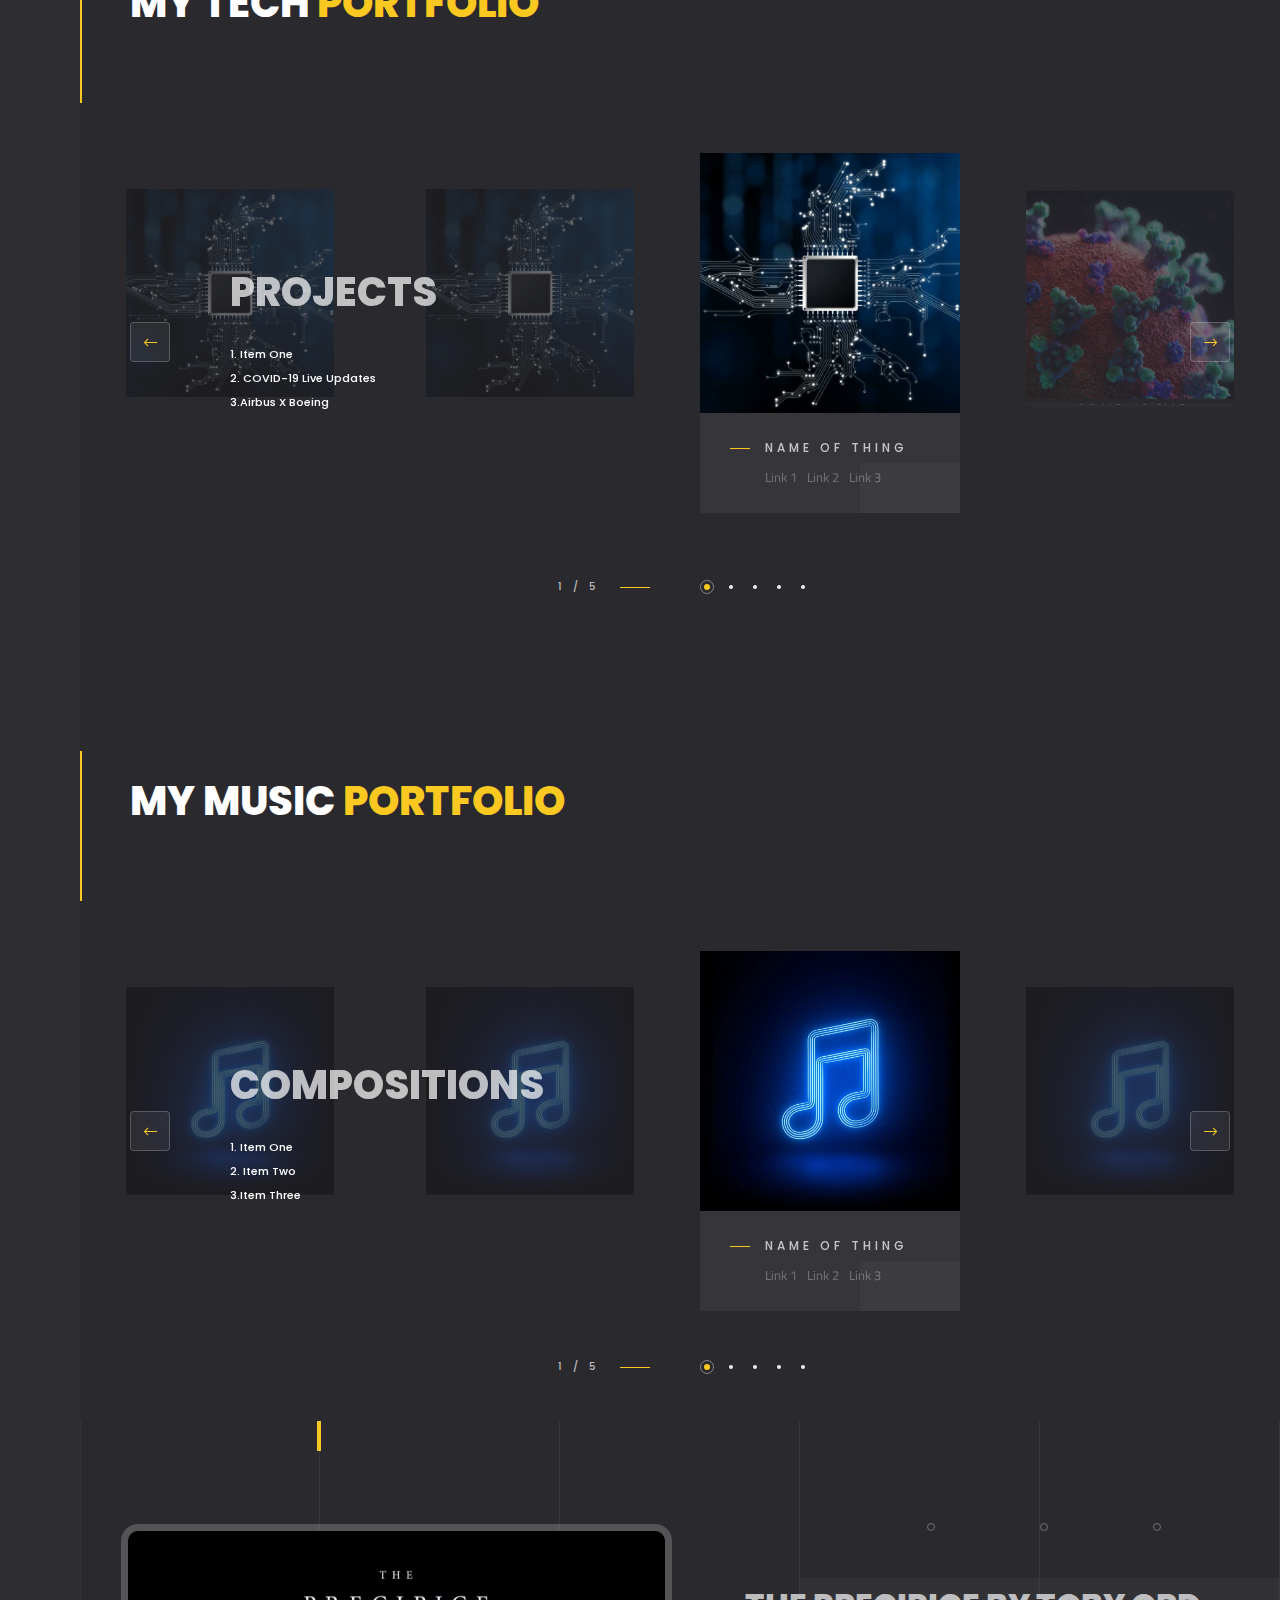
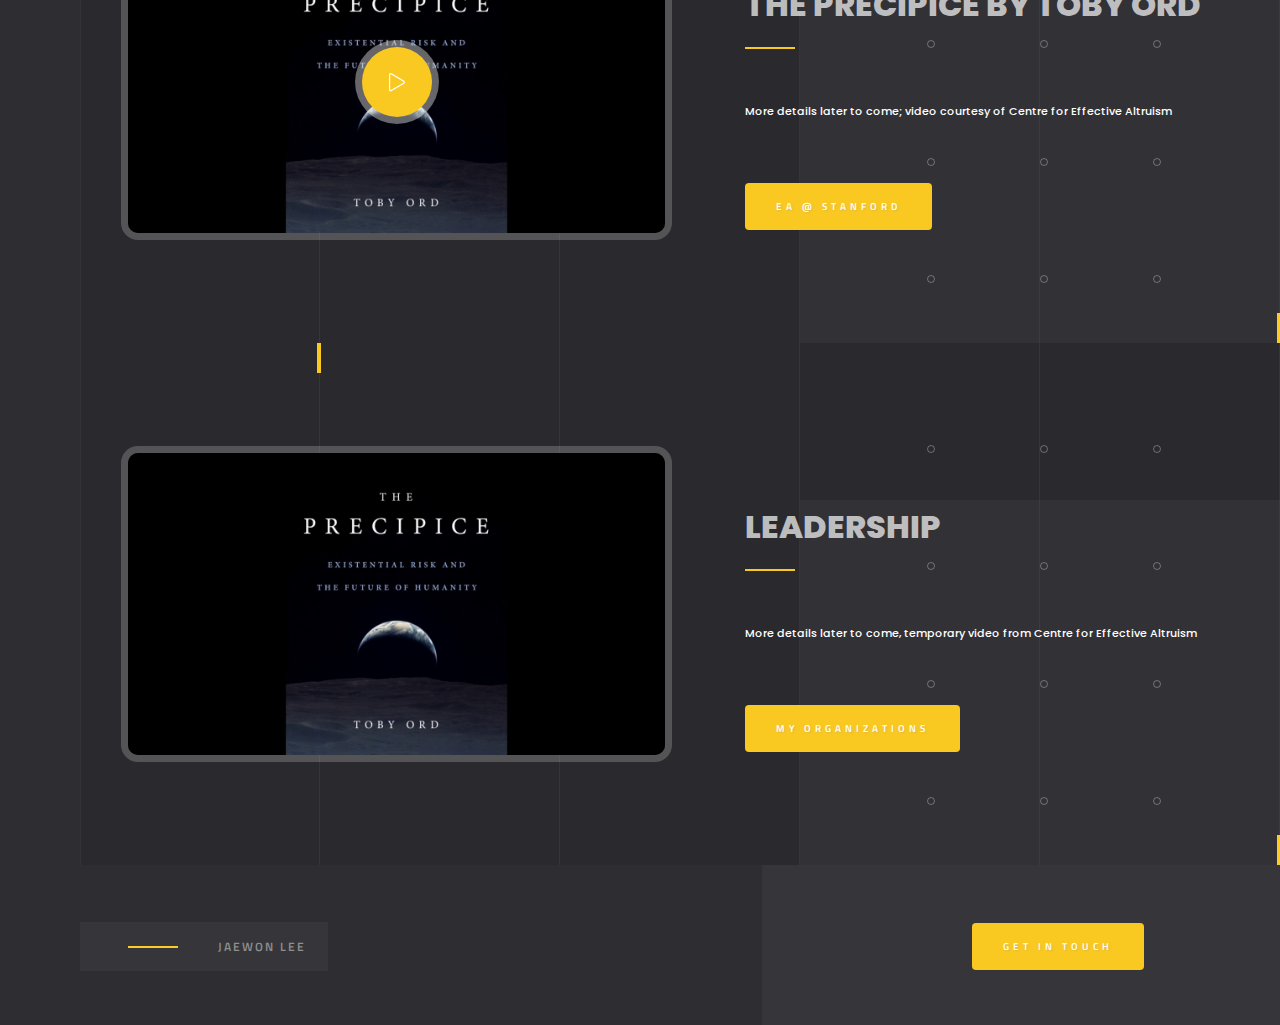
==== commit f889fbc3: "add files for bio" ====
--- a/index.html
+++ b/index.html
@@ -183,13 +183,15 @@
                         <div class="row">
                             <div class="col-md-6">
                                 <div class="video-box fl-wrap">
-                                    <img src="images/all/thumbnail.jpg" class="respimg" alt="">
+                                    <img src="images/all/sf.jpg" class="respimg" alt="">
                                 </div>
                             </div>
                             <div class="col-md-6">
                                 <div class="video-promo-text fl-wrap mar-top">
                                     <h3>Quick Bio</h3>
-                                    <p>matcha latte lover -- more details to come lol</p>
+                                    <p>Hello and welcome! I'm Jaewon, and I am currently a second year studying EECS at UC Berkeley.
+                                        I am Regents' Scholar at UC Berkeley.
+                                    </p>
                                     <a href="resume.pdf" target="_blank"
                                         class="btn float-btn flat-btn color-btn mar-top">Resume</a>
                                 </div>
